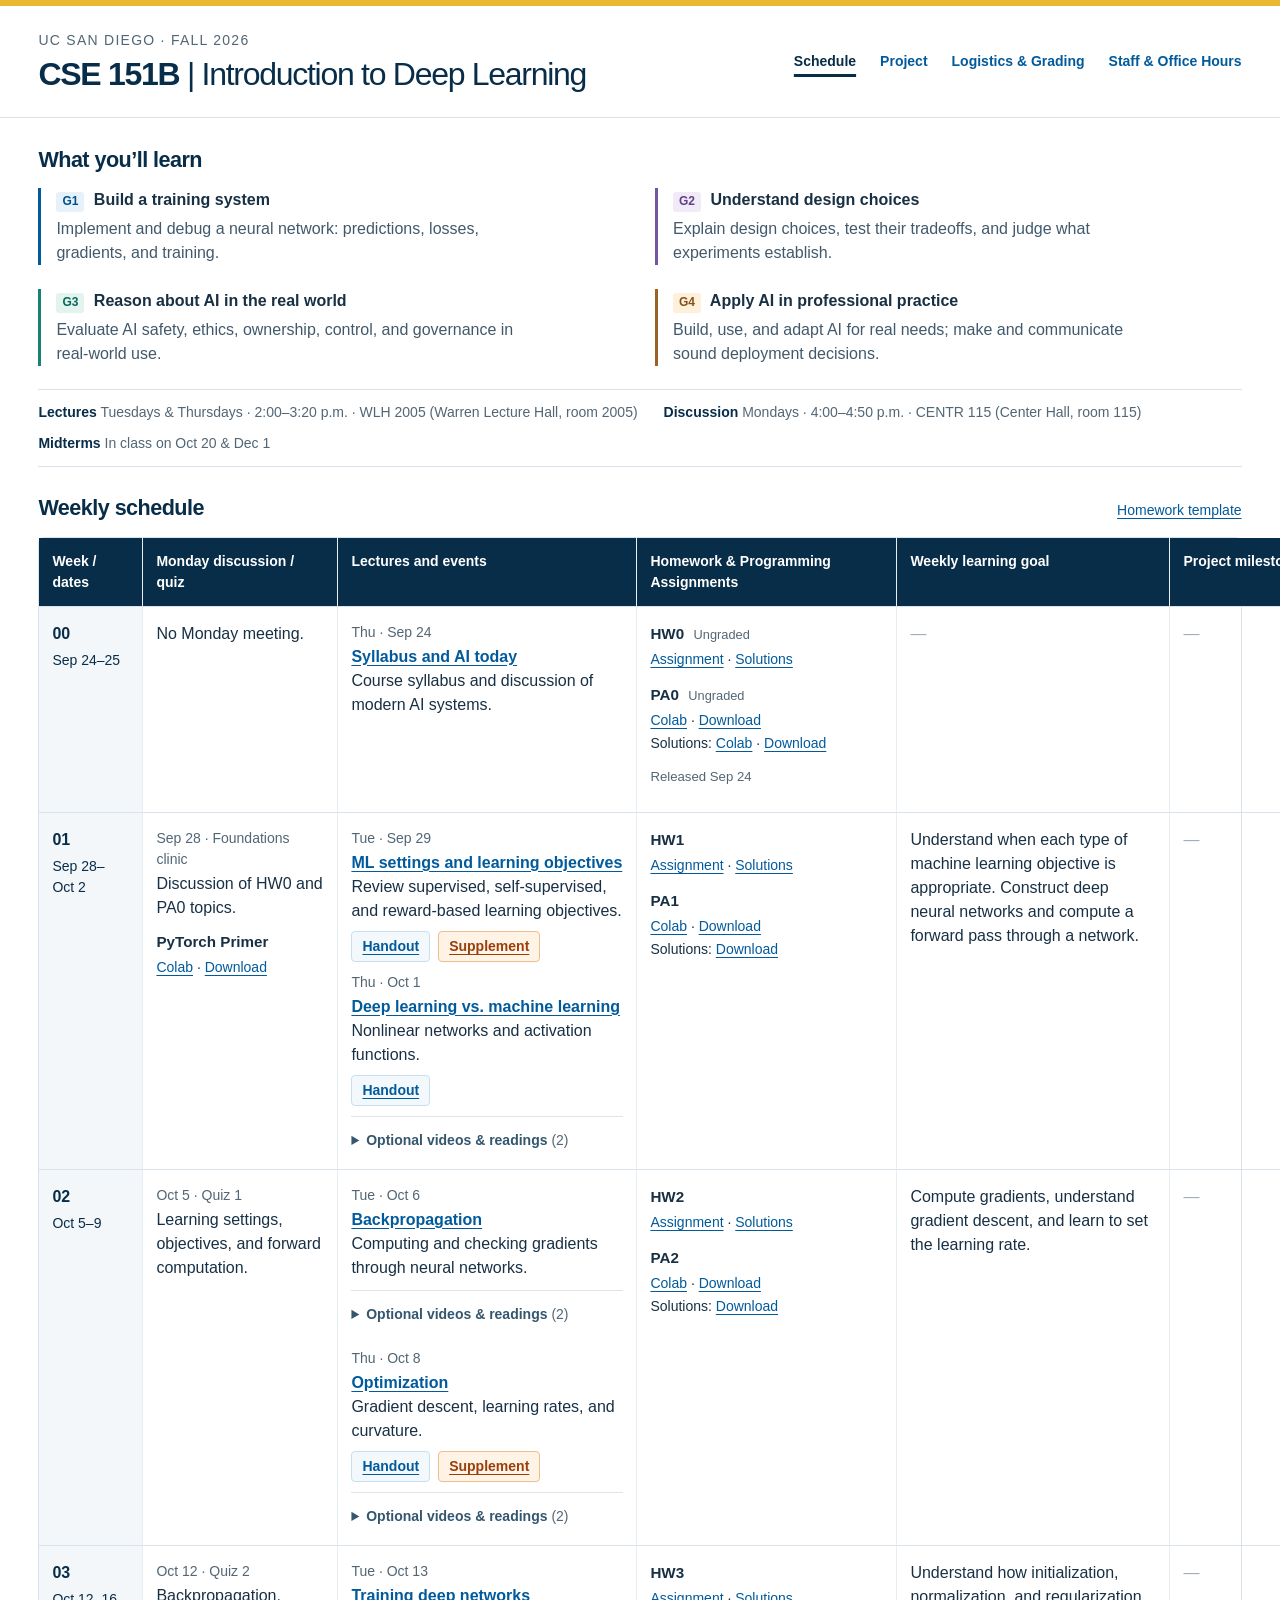
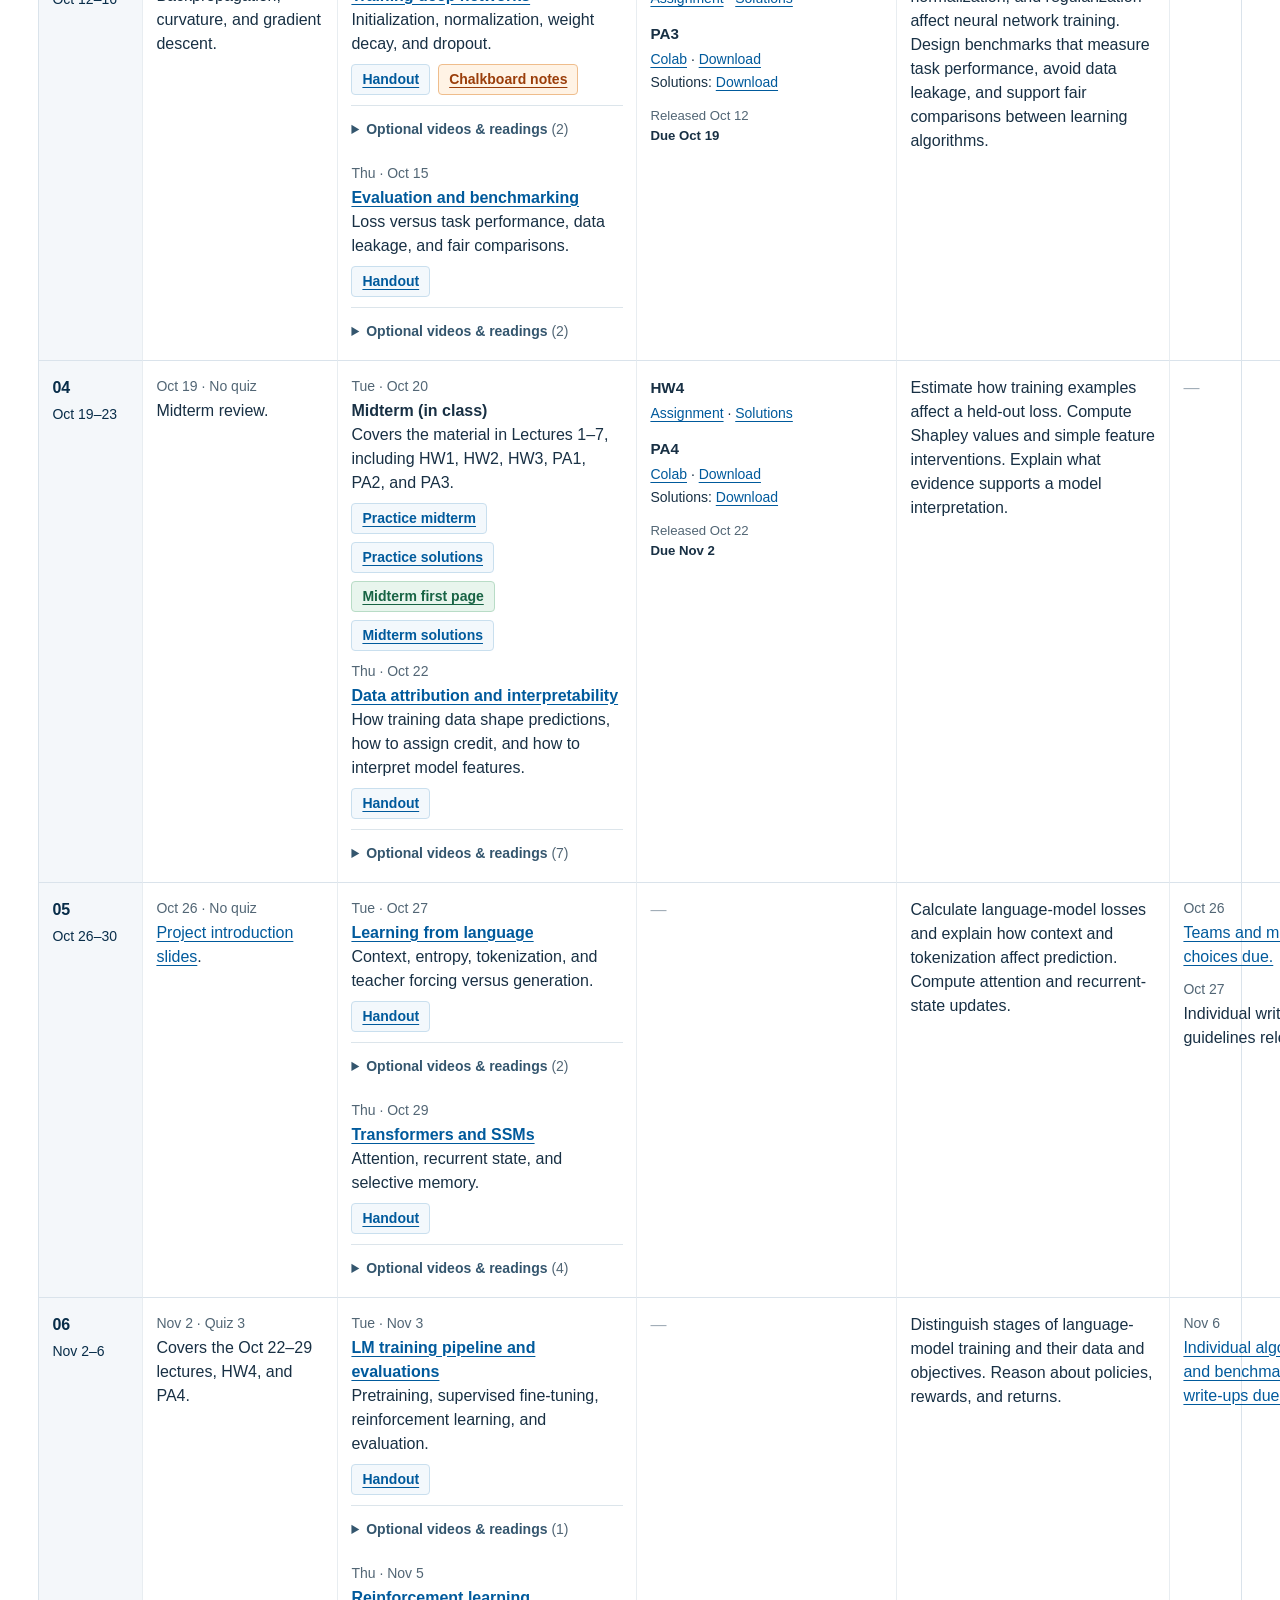
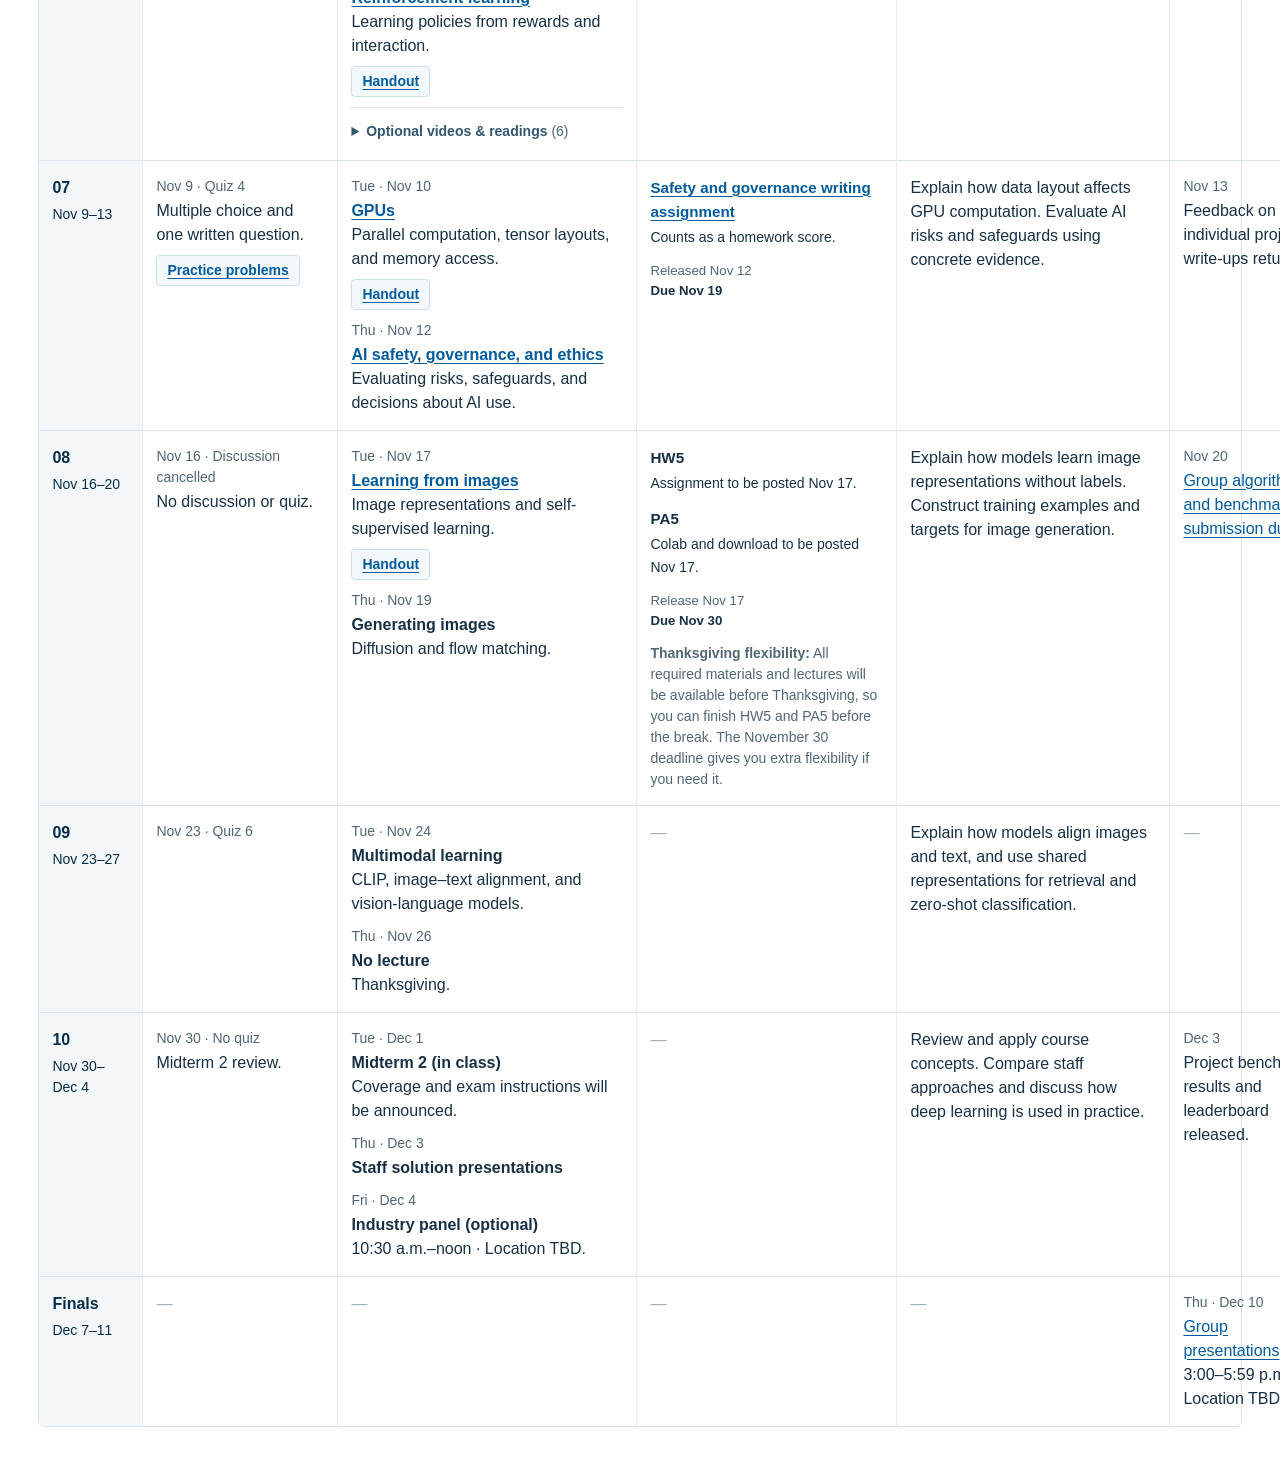
==== index.html @ 8515ba99 "Add November 17 lecture slides and handout" ====
<!doctype html>
<html lang="en">
  <head>
    <meta charset="utf-8" />
    <meta name="viewport" content="width=device-width, initial-scale=1" />
    <title>CSE 151B · Fall 2026 Syllabus</title>
    <meta
      name="description"
      content="CSE 151B learning goals, weekly syllabus, programming assignments, and project milestones for Fall 2026."
    />
    <link rel="stylesheet" href="style.css?v=advanced-resources-20261103" />
    <link
      rel="icon"
      type="image/svg+xml"
      href="data:image/svg+xml,%3Csvg%20xmlns%3D%22http%3A//www.w3.org/2000/svg%22%20viewBox%3D%220%200%2032%2032%22%3E%3Crect%20width%3D%2232%22%20height%3D%2232%22%20rx%3D%226%22%20fill%3D%22%23082d49%22/%3E%3Cpath%20d%3D%22M7%209h18M7%2016h18M7%2023h18M13%209v14%22%20stroke%3D%22%23e9b933%22%20stroke-width%3D%223%22/%3E%3C/svg%3E"
    />
  </head>
  <body>
    <a class="skip" href="#schedule">Skip to schedule</a>
    <header>
      <div class="wrap heading">
        <div>
          <p class="eyebrow">UC San Diego · Fall 2026</p>
          <h1>CSE 151B <span>| Introduction to Deep Learning</span></h1>
        </div>
        <nav aria-label="Course pages">
          <a href="index.html" aria-current="page">Schedule</a>
          <a href="project.html">Project</a><a href="grading.html">Logistics &amp; Grading</a>
          <a href="staff.html">Staff &amp; Office Hours</a>
        </nav>
        
      </div>
    </header>
    <main class="wrap">
      <section class="goals" aria-labelledby="goals-title">
        <h2 id="goals-title">What you’ll learn</h2>
        <div class="goal-grid">
          <div class="goal">
            <h3><span class="tag">G1</span> Build a training system</h3>
            <p>
              Implement and debug a neural network: predictions, losses,
              gradients, and training.
            </p>
          </div>
          <div class="goal">
            <h3><span class="tag g2">G2</span> Understand design choices</h3>
            <p>
              Explain design choices, test their tradeoffs, and judge what
              experiments establish.
            </p>
          </div>
          <div class="goal">
            <h3>
              <span class="tag g3">G3</span> Reason about AI in the real world
            </h3>
            <p>
              Evaluate AI safety, ethics, ownership, control, and governance in
              real-world use.
            </p>
          </div>
          <div class="goal">
            <h3>
              <span class="tag g4">G4</span> Apply AI in professional practice
            </h3>
            <p>
              Build, use, and adapt AI for real needs; make and communicate
              sound deployment decisions.
            </p>
          </div>
        </div>
      </section>
      <div class="rhythm">
        <span
          ><b>Lectures</b> Tuesdays &amp; Thursdays · 2:00–3:20 p.m. · WLH 2005
          (Warren Lecture Hall, room 2005)</span
        >
        <span
          ><b>Discussion</b> Mondays · 4:00–4:50 p.m. · CENTR 115 (Center Hall,
          room 115)</span
        >
        <span> <b>Midterms</b> In class on Oct 20 &amp; Dec 1</span>
      </div>
      <section id="schedule" style="padding-bottom: 40px;">
        <div class="section-head">
          <h2>Weekly schedule</h2>
          <p><a href="https://drive.google.com/file/d/1HGvVBuQ28_8V5m3LUkO6Nnf71jPr2696/view?usp=sharing">Homework template</a></p>
        </div>
        <div
          class="table-scroll"
          style="max-height: none; overflow: visible;"
          role="region"
          aria-label="Weekly syllabus grid"
          tabindex="0"
        >
          <table>
            <thead>
              <tr>
                <th scope="col">Week / dates</th>
                <th scope="col">Monday discussion / quiz</th>
                <th scope="col">Lectures and events</th>
                <th scope="col">Homework &amp; Programming Assignments</th>
                <th scope="col">Weekly learning goal</th>
                <th scope="col">Project milestones</th>
              </tr>
            </thead>
            <tbody>
              <tr>
                <th scope="row">00<span>Sep 24–25</span></th>
                <td class="" data-label="Monday discussion / quiz">
                  No Monday meeting.
                </td>
                <td class="" data-label="Lectures and events">
                  <p>
                    <span class="date">Thu · Sep 24</span>
                    <b><a href="https://drive.google.com/file/d/1IV8bWBYRhs5xwlsiyE1gig22Fpe-uqC7/view?usp=share_link">Syllabus and AI today</a></b>
                    <br />Course syllabus and discussion of modern AI systems.
                  </p>
                </td>
                <td class="assignment-cell" data-label="Homework &amp; Programming Assignments">
                  <div class="assignment-group"><strong>HW0</strong> <span class="assignment-note">Ungraded</span><div class="assignment-links"><a href="https://drive.google.com/uc?export=download&id=1LFoDUpS2WGUKA3L3TBVTkWPdLMlSF7kc">Assignment</a> · <a class="solution-link" href="https://drive.google.com/file/d/18xDVvlHZkNfaJMIjo3Ve4b7iAEActa2O/view?usp=sharing">Solutions</a></div></div><div class="assignment-group"><strong>PA0</strong> <span class="assignment-note">Ungraded</span><div class="assignment-links"><a href="https://colab.research.google.com/drive/1diOBfPqEs9Q0kl8VhEJoCTNfn3uTJWuu">Colab</a> · <a href="https://drive.google.com/uc?export=download&id=1diOBfPqEs9Q0kl8VhEJoCTNfn3uTJWuu">Download</a><br />Solutions: <a class="solution-link" href="https://colab.research.google.com/drive/1Hf3PcXcYy57CAHmVoq72zNaV_lc0Ggcp?authuser=1">Colab</a> · <a class="solution-link" href="https://drive.google.com/file/d/1Hf3PcXcYy57CAHmVoq72zNaV_lc0Ggcp/view?usp=drive_link">Download</a></div></div><p class="assignment-dates">Released Sep 24</p>
                </td>
                <td class="" data-label="Weekly learning goal">
                  <span class="empty" aria-label="None">—</span>
                </td>
                <td class="none" data-label="Project milestones">
                  <span class="empty" aria-label="None">—</span>
                </td>
              </tr>
              <tr>
                <th scope="row">01<span>Sep&nbsp;28–Oct&nbsp;2</span></th>
                <td class="" data-label="Monday discussion / quiz">
                  <p>
                    <span class="date">Sep 28 · Foundations clinic</span>
					Discussion of HW0 and PA0 topics.
                  </p>
                  <div class="assignment-group">
                    <strong>PyTorch Primer</strong>
                    <div class="assignment-links">
                      <a href="https://colab.research.google.com/drive/1y2eNfmZhqjKaBJJohQhtCzIeGlPnM6w5?authuser=1#scrollTo=a35f7a58">Colab</a> · <a href="https://drive.google.com/file/d/1y2eNfmZhqjKaBJJohQhtCzIeGlPnM6w5/view?usp=drive_link">Download</a>
                    </div>
                  </div>
                </td>
                <td class="" data-label="Lectures and events">
                  <p>
                    <span class="date">Tue · Sep 29</span>
                    <b><a href="https://drive.google.com/file/d/1CwX3g1JtnNV9ndPgpDKTXIJCzuWl6aCg/view?usp=sharing">ML settings and learning objectives</a></b><br />
                    Review supervised, self-supervised, and reward-based learning objectives.
                    <span class="lecture-resources">
                      <a href="https://drive.google.com/file/d/1hcz8dAaA_E0_mHV9tvmXBTGNtVoeWuHb/view?usp=sharing">Handout</a>
                      <a class="lecture-supplement" href="https://drive.google.com/file/d/15V8yUMTCbuJ-pHwQMfT_2VHsr8aAjEBC/view?usp=share_link">Supplement</a>
                    </span>
                  </p>
                  <p>
                    <span class="date">Thu · Oct 1</span>
                    <b><a href="https://drive.google.com/file/d/1IRqd_QcrKzXnbjHxi53sKRB0Shg8wVvN/view?usp=share_link">Deep learning vs. machine learning</a></b><br />
                    Nonlinear networks and activation functions.
                    <span class="lecture-resources">
                      <a href="https://drive.google.com/file/d/1RK3YAhV74gjoT8HVAIkcpWbTidvyKemf/view?usp=sharing">Handout</a>
                    </span>
                  </p>
                  <details class="optional-resources">
                    <summary>Optional videos &amp; readings <span class="resource-count">(2)</span></summary>
                    <ul>
                      <li><a href="https://www.3blue1brown.com/lessons/neural-networks/">3Blue1Brown: But what is a neural network?</a><span class="resource-scope">Review</span></li>
                      <li><a href="https://playground.tensorflow.org/">TensorFlow Playground</a><span class="resource-scope">Review</span></li>
                    </ul>
                  </details>
                </td>
                <td class="assignment-cell" data-label="Homework &amp; Programming Assignments">
                  <!-- <div class="assignment-group"><strong>HW1</strong><div class="assignment-links"><a href="https://drive.google.com/uc?export=download&id=1UZQfWcZFwpOgO09Ig_mS9H59URsvkZk7">Assignment</a></div></div><div class="assignment-group"><strong>PA1</strong><div class="assignment-links"><a href="https://colab.research.google.com/drive/1bk4H6a1ECsGTUGen-1hQutDANfayvsE-">Colab</a> · <a href="https://drive.google.com/uc?export=download&id=1bk4H6a1ECsGTUGen-1hQutDANfayvsE-">Download</a></div></div><p class="assignment-dates">Released Sep 28<br /><strong>Due Oct 5</strong></p> -->
                   <div class="assignment-group"><strong>HW1</strong><div class="assignment-links"><a href="https://drive.google.com/uc?export=download&id=1UZQfWcZFwpOgO09Ig_mS9H59URsvkZk7">Assignment</a> · <a class="solution-link" href="https://drive.google.com/file/d/1wTTY2xDfgCtNK_JtYliFumz1QczbW3Bk/view?usp=drive_link">Solutions</a></div></div><div class="assignment-group"><strong>PA1</strong><div class="assignment-links"><a href="https://colab.research.google.com/drive/1bk4H6a1ECsGTUGen-1hQutDANfayvsE-">Colab</a> · <a href="https://drive.google.com/uc?export=download&id=1bk4H6a1ECsGTUGen-1hQutDANfayvsE-">Download</a><br />Solutions: <a class="solution-link" href="https://drive.google.com/file/d/1nfjQBqPZp-37IFGcB-1oSWUu6ZtoxV3b/view?usp=drive_link">Download</a></div></div>
                </td>
                <td class="" data-label="Weekly learning goal">
                  <p>Understand when each type of machine learning objective is appropriate. Construct deep neural networks and compute a forward pass through a network.
                  </p>
                </td>
                <td class="none" data-label="Project milestones">
                  <span class="empty" aria-label="None">—</span>
                </td>
              </tr>
              <tr>
                <th scope="row">02<span>Oct 5–9</span></th>
                <td class="" data-label="Monday discussion / quiz">
                  <p>
                    <span class="date">Oct 5 · Quiz 1</span>
                    Learning settings, objectives, and forward computation.
                  </p>
                </td>
                <td class="" data-label="Lectures and events">
                  <p>
                    <span class="date">Tue · Oct 6</span>
                    <b><a href="https://drive.google.com/file/d/13x61hMrAT5IWu6tP2AcgEr3Ltxy9LzDN/view?usp=share_link">Backpropagation</a></b><br />
                    Computing and checking gradients through neural networks.
                  </p>
                  <details class="optional-resources">
                    <summary>Optional videos &amp; readings <span class="resource-count">(2)</span></summary>
                    <ul>
                      <li><a href="https://www.3blue1brown.com/lessons/backpropagation/">3Blue1Brown: What is backpropagation really doing?</a><span class="resource-scope">Review</span></li>
                      <li><a href="https://www.3blue1brown.com/lessons/backpropagation-calculus/">3Blue1Brown: Backpropagation calculus</a><span class="resource-scope">Review</span></li>
                    </ul>
                  </details>
                  <p>
                    <span class="date">Thu · Oct 8</span>
                    <b><a href="https://drive.google.com/file/d/1jbgUJhkkzZgDUPBQjlqX26k36ELh4_jG/view?usp=share_link">Optimization</a></b><br />
                    Gradient descent, learning rates, and curvature.
                    <span class="lecture-resources">
                      <a href="https://drive.google.com/file/d/1geKjfY8WOgVWc-9vG_fOBC6H5zzHGRdt/view?usp=share_link">Handout</a>
                      <a class="lecture-supplement" href="https://drive.google.com/file/d/1IzJw-iN6DsDLvlY_EACCW-QtMKo21wUo/view?usp=share_link">Supplement</a>
                    </span>
                  </p>
                  <details class="optional-resources">
                    <summary>Optional videos &amp; readings <span class="resource-count">(2)</span></summary>
                    <ul>
                      <li><a href="https://www.3blue1brown.com/lessons/gradient-descent/">3Blue1Brown: Gradient descent</a><span class="resource-scope">Review</span></li>
                      <li><a href="https://distill.pub/2017/momentum/">Distill: Why Momentum Really Works</a><span class="resource-scope extension">Review + extension</span></li>
                    </ul>
                  </details>
                </td>
                <td class="assignment-cell" data-label="Homework &amp; Programming Assignments">
                  <!-- <div class="assignment-group"><strong>HW2</strong><div class="assignment-links"><a href="https://drive.google.com/uc?export=download&id=1jV4TwmJmLTNaqls0R1iG1LO7h9yA5MXG">Assignment</a></div></div><div class="assignment-group"><strong>PA2</strong><div class="assignment-links"><a href="https://colab.research.google.com/drive/1QMJk1IUgxCmiuW3E2xS3t48vK9ktEHHx">Colab</a> · <a href="https://drive.google.com/uc?export=download&id=1QMJk1IUgxCmiuW3E2xS3t48vK9ktEHHx">Download</a></div></div><p class="assignment-dates">Released Oct 5<br /><strong>Due Oct 12</strong></p> -->
                   <div class="assignment-group"><strong>HW2</strong><div class="assignment-links"><a href="https://drive.google.com/uc?export=download&id=1jV4TwmJmLTNaqls0R1iG1LO7h9yA5MXG">Assignment</a> · <a class="solution-link" href="https://drive.google.com/file/d/1TTy3Zjx7sVsVE4tkXJ6jfuCEisUnMZQb/view?usp=drive_link">Solutions</a></div></div><div class="assignment-group"><strong>PA2</strong><div class="assignment-links"><a href="https://colab.research.google.com/drive/1QMJk1IUgxCmiuW3E2xS3t48vK9ktEHHx">Colab</a> · <a href="https://drive.google.com/uc?export=download&id=1QMJk1IUgxCmiuW3E2xS3t48vK9ktEHHx">Download</a><br />Solutions: <a class="solution-link" href="https://drive.google.com/uc?export=download&id=1OhkgNn_57zi4pUEMp92sd6DJParfVF9k">Download</a></div></div>
                </td>
                <td class="" data-label="Weekly learning goal">
                  <p>Compute gradients, understand gradient descent, and learn to set the learning rate.</p>
                </td>
                <td class="none" data-label="Project milestones">
                  <span class="empty" aria-label="None">—</span>
                </td>
              </tr>
              <tr>
                <th scope="row">03<span>Oct 12–16</span></th>
                <td data-label="Monday discussion / quiz">
                  <p>
                    <span class="date">Oct 12 · Quiz 2</span>
                    Backpropagation, curvature, and gradient descent.
                  </p>
                </td>
                <td data-label="Lectures and events">
                  <p>
                    <span class="date">Tue · Oct 13</span>
                    <b><a href="lec6-oct13.pdf">Training deep networks</a></b><br />
                    Initialization, normalization, weight decay, and dropout.
                    <span class="lecture-resources">
                      <a href="lec6-worksheet.pdf">Handout</a>
                      <a class="lecture-supplement" href="https://drive.google.com/file/d/1rn7lEEob8Rb9-gR4DsYgdT4Jmt-f-YW3/view?usp=share_link">Chalkboard notes</a>
                    </span>
                  </p>
                  <details class="optional-resources">
                    <summary>Optional videos &amp; readings <span class="resource-count">(2)</span></summary>
                    <ul>
                      <li><a href="https://www.youtube.com/watch?v=P6sfmUTpUmc">Karpathy: Activations &amp; Gradients, BatchNorm</a><span class="resource-scope extension">Review + extension</span></li>
                      <li><a href="https://www.cerebras.ai/blog/the-practitioners-guide-to-the-maximal-update-parameterization">Cerebras: The Practitioner’s Guide to the Maximal Update Parameterization (μP)</a><span class="resource-scope advanced">Advanced</span></li>
                    </ul>
                  </details>
                  <p>
                    <span class="date">Thu · Oct 15</span>
                    <b><a href="https://drive.google.com/file/d/10wCCvr2c2ZCeLidPmyVo8458pnROQOgB/view?usp=share_link">Evaluation and benchmarking</a></b><br />
                    Loss versus task performance, data leakage, and fair comparisons.
                    <span class="lecture-resources">
                      <a href="https://drive.google.com/file/d/1wMolzZRTbMA-cHhm8fnt_9qWAFZQ0mi4/view?usp=share_link">Handout</a>
                    </span>
                  </p>
                  <details class="optional-resources">
                    <summary>Optional videos &amp; readings <span class="resource-count">(2)</span></summary>
                    <ul>
                      <li><a href="https://playground.tensorflow.org/">TensorFlow Playground</a><span class="resource-scope">Review</span></li>
                      <li><a href="https://ofir.io/How-to-Build-Good-Language-Modeling-Benchmarks/">Ofir Press: How to Build Good Language Modeling Benchmarks</a><span class="resource-scope extension">Review + extension</span></li>
                    </ul>
                  </details>
                </td>
                <td class="assignment-cell" data-label="Homework &amp; Programming Assignments">
                  <div class="assignment-group"><strong>HW3</strong><div class="assignment-links"><a href="https://drive.google.com/uc?export=download&id=1e3ZsLpwPIvf-P8ZPG6K0NlVPfBr7VDRY">Assignment</a> · <a class="solution-link" href="https://drive.google.com/file/d/1U_bitbEvGpA0IKDpD06K8x1GH13VEReo/view?usp=drive_link">Solutions</a></div></div>
				  <div class="assignment-group"><strong>PA3</strong><div class="assignment-links"><a href="https://colab.research.google.com/drive/1UVapt853iNTbUi_rQc4lAsDtpl_cmCMI">Colab</a> · <a href="https://drive.google.com/uc?export=download&id=1UVapt853iNTbUi_rQc4lAsDtpl_cmCMI">Download</a><br />Solutions: <a class="solution-link" href="https://drive.google.com/file/d/17bJ6GnOXqWlirhMZvSKdIxvJ-gsSikxu/view?usp=drive_link">Download</a></div></div>
                  <p class="assignment-dates">Released Oct 12<br /><strong>Due Oct 19</strong></p>
                </td>
                <td data-label="Weekly learning goal">
                  <p>Understand how initialization, normalization, and regularization affect neural network training. Design benchmarks that measure task performance, avoid data leakage, and support fair comparisons between learning algorithms.</p>
                </td>
                <td data-label="Project milestones">
                  <span class="empty" aria-label="Not yet posted">—</span>
                </td>
              </tr>
              <tr>
                <th scope="row">04<span>Oct 19–23</span></th>
                <td data-label="Monday discussion / quiz">
                  <p>
                    <span class="date">Oct 19 · No quiz</span>
                    Midterm review.
                  </p>
                </td>
                <td data-label="Lectures and events">
                  <p>
                    <span class="date">Tue · Oct 20</span>
                    <b>Midterm (in class)</b><br />
                    Covers the material in Lectures 1–7, including HW1, HW2, HW3, PA1, PA2, and PA3.
                    <span class="lecture-resources">
                      <a href="https://drive.google.com/file/d/1PWNQsPvUE4w47Myj00OLCvX1UFWcCVUc/view?usp=share_link">Practice midterm</a>
                      <a href="https://drive.google.com/file/d/1JpU1xUdh8TM8UpVB5t4h-B7ZlW_85HWA/view?usp=share_link">Practice solutions</a>
                      <a class="midterm-first-page" href="https://drive.google.com/file/d/1I6CkZTrj3q_LpYvbR_pa4VLfUNrmnJjk/view?usp=sharing">Midterm first page</a>
                      <a href="https://drive.google.com/file/d/1yU_R59E01uAGqP713GsTR9Zqdixn46yb/view?usp=share_link">Midterm solutions</a>
                    </span>
                  </p>
                  <p>
                    <span class="date">Thu · Oct 22</span>
                    <b><a href="https://drive.google.com/file/d/1KzJOn7M-NVAeripn3p3QP1GOXrpSmRY0/view?usp=sharing">Data attribution and interpretability</a></b><br />
                    How training data shape predictions, how to assign credit, and how to interpret model features.
                    <span class="lecture-resources">
                      <a href="https://drive.google.com/file/d/1Dfej4NmoEW83sxyqGo9aT7-ZD8suXPP2/view?usp=share_link">Handout</a>
                    </span>
                  </p>
                  <details class="optional-resources">
                    <summary>Optional videos &amp; readings <span class="resource-count">(7)</span></summary>
                    <ul>
                      <li><a href="https://www.anthropic.com/research/influence-functions">Anthropic: Tracing model outputs to the training data</a><span class="resource-scope extension">Review + extension</span></li>
                      <li><a href="https://distill.pub/2020/circuits/zoom-in/">Distill: An Introduction to Circuits</a><span class="resource-scope extension">Extension</span></li>
                    </ul>
                    <h4 class="resource-group-title">Advanced interpretability</h4>
                    <ul>
                      <li><a href="https://www.anthropic.com/research/global-workspace">Anthropic: A global workspace in language models (Jacobian lens)</a><span class="resource-scope advanced">Advanced</span></li>
                      <li><a href="https://www.anthropic.com/research/tracing-thoughts-language-model">Anthropic: Tracing the thoughts of a large language model</a><span class="resource-scope advanced">Advanced</span></li>
                      <li><a href="https://www.goodfire.com/research/understanding-and-steering-llama-3">Goodfire: Understanding and Steering Llama 3 with Sparse Autoencoders</a><span class="resource-scope advanced">Advanced</span></li>
                      <li><a href="https://www.goodfire.com/research/model-diff-amplification">Goodfire: Discovering Undesired Rare Behaviors via Model Diff Amplification</a><span class="resource-scope advanced">Advanced</span></li>
                    </ul>
                    <h4 class="resource-group-title">Advanced data attribution</h4>
                    <ul>
                      <li><a href="https://www.datologyai.com/blog/follow-the-gradient">Datology: Follow the Gradient — tracing safety degradation back to training data</a><span class="resource-scope advanced">Advanced</span></li>
                    </ul>
                  </details>
                </td>
                <td class="assignment-cell" data-label="Homework &amp; Programming Assignments">
                  <div class="assignment-group"><strong>HW4</strong><div class="assignment-links"><a href="https://drive.google.com/uc?export=download&id=1nCawH6dW5jQuzQddHu25wGJFsP0ZIsQc">Assignment</a> · <a class="solution-link" href="https://drive.google.com/file/d/19VcPrAsUzc-2cj5Pn8yhQm6DeMw5pt_o/view?usp=drive_link">Solutions</a></div></div>
                  <div class="assignment-group"><strong>PA4</strong><div class="assignment-links"><a href="https://colab.research.google.com/drive/1rY6cNG4PW_RLLXtxLDXNcm3Z4x8ArcIa">Colab</a> · <a href="https://drive.google.com/uc?export=download&id=1rY6cNG4PW_RLLXtxLDXNcm3Z4x8ArcIa">Download</a><br />Solutions: <a class="solution-link" href="DRIVE_LINK">Download</a></div></div>
                  <p class="assignment-dates">Released Oct 22<br /><strong>Due Nov 2</strong></p>
                </td>
                <td data-label="Weekly learning goal">
                  <p>Estimate how training examples affect a held-out loss. Compute Shapley values and simple feature interventions. Explain what evidence supports a model interpretation.</p>
                </td>
                <td data-label="Project milestones">
                  <span class="empty" aria-label="Not yet posted">—</span>
                </td>
              </tr>

              <tr>
                <th scope="row">05<span>Oct 26–30</span></th>
                <td data-label="Monday discussion / quiz"><p><span class="date">Oct 26 · No quiz</span><a href="https://drive.google.com/file/d/14Z7QsA0owG3bd2vFM0dygoAYlbqGvnjL/view?usp=share_link">Project introduction slides</a>.</p></td>
                <td data-label="Lectures and events"><p><span class="date">Tue · Oct 27</span><b><a href="https://drive.google.com/file/d/1v5h-QLwSPboXUY4au7Gmdv2CIp8ssvqA/view?usp=share_link">Learning from language</a></b><br />Context, entropy, tokenization, and teacher forcing versus generation.<span class="lecture-resources"><a href="https://drive.google.com/file/d/1C62fLLtoMYZ1qlhjPDhsRdmiJulcBQEj/view?usp=share_link">Handout</a></span></p>
                  <details class="optional-resources">
                    <summary>Optional videos &amp; readings <span class="resource-count">(2)</span></summary>
                    <ul>
                      <li><a href="https://colah.github.io/posts/2015-09-Visual-Information/">Chris Olah: Visual Information Theory</a><span class="resource-scope extension">Review + extension</span></li>
                      <li><a href="https://www.3blue1brown.com/lessons/gpt/">3Blue1Brown: Transformers, the tech behind LLMs</a><span class="resource-scope">Review</span></li>
                    </ul>
                  </details><p><span class="date">Thu · Oct 29</span><b><a href="https://drive.google.com/file/d/1cK3oDeqJ6JJBIQhJXLoCgJqMidphncr0/view?usp=share_link">Transformers and SSMs</a></b><br />Attention, recurrent state, and selective memory.<span class="lecture-resources"><a href="https://drive.google.com/file/d/1PQT6n2-7nt9so2wpIz6vVrfEUfDDhcZJ/view?usp=share_link">Handout</a></span></p>
                  <details class="optional-resources">
                    <summary>Optional videos &amp; readings <span class="resource-count">(4)</span></summary>
                    <ul>
                      <li><a href="https://www.3blue1brown.com/lessons/attention/">3Blue1Brown: Attention, step-by-step</a><span class="resource-scope">Review</span></li>
                      <li><a href="https://poloclub.github.io/transformer-explainer/">Georgia Tech: Transformer Explainer</a><span class="resource-scope">Review</span></li>
                      <li><a href="https://www.3blue1brown.com/lessons/mlp/">3Blue1Brown: How might LLMs store facts?</a><span class="resource-scope extension">Extension</span></li>
                      <li><a href="https://www.maartengrootendorst.com/blog/mamba/">A Visual Guide to Mamba and State Space Models</a><span class="resource-scope extension">Review + extension</span></li>
                    </ul>
                  </details></td>
                <td class="assignment-cell" data-label="Homework &amp; Programming Assignments"><span class="empty" aria-label="None scheduled">—</span></td>
                <td data-label="Weekly learning goal"><p>Calculate language-model losses and explain how context and tokenization affect prediction. Compute attention and recurrent-state updates.</p></td>
                <td data-label="Project milestones"><p><span class="date">Oct 26</span><a href="project.html#dates">Teams and mission choices due.</a></p><p><span class="date">Oct 27</span>Individual write-up guidelines released.</p></td>
              </tr>

              <tr>
                <th scope="row">06<span>Nov 2–6</span></th>
                <td data-label="Monday discussion / quiz"><p><span class="date">Nov 2 · Quiz 3</span>Covers the Oct 22–29 lectures, HW4, and PA4.</p></td>
                <td data-label="Lectures and events"><p><span class="date">Tue · Nov 3</span><b><a href="https://drive.google.com/file/d/1najJgk5uz7rwIwHMxAcf9MXXe3foctMB/view?usp=share_link">LM training pipeline and evaluations</a></b><br />Pretraining, supervised fine-tuning, reinforcement learning, and evaluation.<span class="lecture-resources"><a href="https://drive.google.com/file/d/1826hGkc9BIDNLxnlSpNELTCiDQzkzKeu/view?usp=share_link">Handout</a></span></p>
                  <details class="optional-resources">
                    <summary>Optional videos &amp; readings <span class="resource-count">(1)</span></summary>
                    <ul>
                      <li><a href="https://www.youtube.com/watch?v=7xTGNNLPyMI">Karpathy: Deep Dive into LLMs like ChatGPT</a><span class="resource-scope extension">Review + extension</span></li>
                    </ul>
                  </details><p><span class="date">Thu · Nov 5</span><b><a href="https://drive.google.com/file/d/1fibMjp4-9y_VwMEDOSNrLukoUmH_xR2a/view?usp=share_link">Reinforcement learning</a></b><br />Learning policies from rewards and interaction.<span class="lecture-resources"><a href="https://drive.google.com/file/d/1a9LvbVSXSngx19qsMCfbn2V8WjZjANdK/view?usp=share_link">Handout</a></span></p>
                  <details class="optional-resources">
                    <summary>Optional videos &amp; readings <span class="resource-count">(6)</span></summary>
                    <h4 class="resource-group-title">Derivations and interactive explanations</h4>
                    <ul>
                      <li><a href="https://lilianweng.github.io/posts/2018-04-08-policy-gradient/">Lil’Log: Policy Gradient Algorithms</a><span class="resource-scope advanced">Deeper derivation</span><br />Start with the policy-gradient theorem and its proof, REINFORCE, and actor–critic sections.</li>
                      <li><a href="https://cs.stanford.edu/people/karpathy/reinforcejs/gridworld_td.html">Karpathy: Interactive GridWorld</a><span class="resource-scope extension">Interactive exploration</span></li>
                      <li><a href="https://distill.pub/2019/paths-perspective-on-value-learning/">Distill: The Paths Perspective on Value Learning</a><span class="resource-scope extension">Visual extension</span></li>
                    </ul>
                    <h4 class="resource-group-title">RL beyond language models</h4>
                    <ul>
                      <li><a href="https://xbpeng.github.io/projects/DeepMimic/index.html">DeepMimic: Learning Physics-Based Character Skills</a><span class="resource-scope extension">Animation and control</span></li>
                      <li><a href="https://deepmind.google/blog/accelerating-fusion-science-through-learned-plasma-control/">DeepMind: Accelerating Fusion Science Through Learned Plasma Control</a><span class="resource-scope extension">Scientific control</span></li>
                      <li><a href="https://deepmind.google/blog/how-alphachip-transformed-computer-chip-design/">DeepMind: How AlphaChip Transformed Computer Chip Design</a><span class="resource-scope extension">Chip design</span></li>
                    </ul>
                  </details></td>
                <td class="assignment-cell" data-label="Homework &amp; Programming Assignments"><span class="empty" aria-label="None scheduled">—</span></td>
                <td data-label="Weekly learning goal"><p>Distinguish stages of language-model training and their data and objectives. Reason about policies, rewards, and returns.</p></td>
                <td data-label="Project milestones"><p><span class="date">Nov 6</span><a href="project.html#dates">Individual algorithm and benchmark write-ups due.</a></p></td>
              </tr>

              <tr>
                <th scope="row">07<span>Nov 9–13</span></th>
                <td data-label="Monday discussion / quiz"><p><span class="date">Nov 9 · Quiz 4</span>Multiple choice and one written question.<span class="lecture-resources"><a href="https://drive.google.com/file/d/1qlxo65cnFS8l1oc6HTl8KBvNtCFjAGq-/view?usp=share_link">Practice problems</a></span></p></td>
                <td data-label="Lectures and events"><p><span class="date">Tue · Nov 10</span><b><a href="https://drive.google.com/file/d/1xJYT-tTfKq0bb0HmoD4oCd0erWO-vbWY/view?usp=share_link">GPUs</a></b><br />Parallel computation, tensor layouts, and memory access.<span class="lecture-resources"><a href="https://drive.google.com/file/d/1Ypu5uN6SdAL10yoqdED70Oxs3eBQuDmA/view?usp=share_link">Handout</a></span></p><p><span class="date">Thu · Nov 12</span><b><a href="https://drive.google.com/file/d/11eUrMpy6xOibodln7f8Ruvz9G_ePdaK3/view?usp=share_link">AI safety, governance, and ethics</a></b><br />Evaluating risks, safeguards, and decisions about AI use.</p></td>
                <td class="assignment-cell" data-label="Homework &amp; Programming Assignments"><div class="assignment-group"><strong><a href="https://drive.google.com/file/d/1IY97P1fgYD_IVYOEHwBsWSN9QsZUFhmI/view?usp=share_link">Safety and governance writing assignment</a></strong><div class="assignment-links">Counts as a homework score.</div></div><p class="assignment-dates">Released Nov 12<br /><strong>Due Nov 19</strong></p></td>
                <td data-label="Weekly learning goal"><p>Explain how data layout affects GPU computation. Evaluate AI risks and safeguards using concrete evidence.</p></td>
                <td data-label="Project milestones"><p><span class="date">Nov 13</span>Feedback on individual project write-ups returned.</p></td>
              </tr>

              <tr>
                <th scope="row">08<span>Nov 16–20</span></th>
                <td data-label="Monday discussion / quiz"><p><span class="date">Nov 16 · Discussion cancelled</span>No discussion or quiz.</p></td>
                <td data-label="Lectures and events"><p><span class="date">Tue · Nov 17</span><b><a href="https://drive.google.com/file/d/1ldEaV0J3EXbTAX7U1X9rDUUIgdr1vzBT/view?usp=share_link">Learning from images</a></b><br />Image representations and self-supervised learning.<span class="lecture-resources"><a href="https://drive.google.com/file/d/1CqN4TDWkAkBytK_8teUI06CMjZTMW34W/view?usp=share_link">Handout</a></span></p><p><span class="date">Thu · Nov 19</span><b>Generating images</b><br />Diffusion and flow matching.</p></td>
                <td class="assignment-cell" data-label="Homework &amp; Programming Assignments"><div class="assignment-group"><strong>HW5</strong><div class="assignment-links">Assignment to be posted Nov 17.</div></div><div class="assignment-group"><strong>PA5</strong><div class="assignment-links">Colab and download to be posted Nov 17.</div></div><p class="assignment-dates">Release Nov 17<br /><strong>Due Nov 30</strong></p><p class="note"><strong>Thanksgiving flexibility:</strong> All required materials and lectures will be available before Thanksgiving, so you can finish HW5 and PA5 before the break. The November 30 deadline gives you extra flexibility if you need it.</p></td>
                <td data-label="Weekly learning goal"><p>Explain how models learn image representations without labels. Construct training examples and targets for image generation.</p></td>
                <td data-label="Project milestones"><p><span class="date">Nov 20</span><a href="project.html#dates">Group algorithm and benchmark submission due.</a></p></td>
              </tr>

              <tr>
                <th scope="row">09<span>Nov 23–27</span></th>
                <td data-label="Monday discussion / quiz"><p><span class="date">Nov 23 · Quiz 6</span></p></td>
                <td data-label="Lectures and events"><p><span class="date">Tue · Nov 24</span><b>Multimodal learning</b><br />CLIP, image–text alignment, and vision-language models.</p><p><span class="date">Thu · Nov 26</span><b>No lecture</b><br />Thanksgiving.</p></td>
                <td class="assignment-cell" data-label="Homework &amp; Programming Assignments"><span class="empty" aria-label="None scheduled">—</span></td>
                <td data-label="Weekly learning goal"><p>Explain how models align images and text, and use shared representations for retrieval and zero-shot classification.</p></td>
                <td data-label="Project milestones"><span class="empty" aria-label="None scheduled">—</span></td>
              </tr>

              <tr>
                <th scope="row">10<span>Nov 30–Dec 4</span></th>
                <td data-label="Monday discussion / quiz"><p><span class="date">Nov 30 · No quiz</span>Midterm 2 review.</p></td>
                <td data-label="Lectures and events"><p><span class="date">Tue · Dec 1</span><b>Midterm 2 (in class)</b><br />Coverage and exam instructions will be announced.</p><p><span class="date">Thu · Dec 3</span><b>Staff solution presentations</b><br /></p><p><span class="date">Fri · Dec 4</span><b>Industry panel (optional)</b><br />10:30 a.m.–noon · Location TBD.</p></td>
                <td class="assignment-cell" data-label="Homework &amp; Programming Assignments"><span class="empty" aria-label="None scheduled">—</span></td>
                <td data-label="Weekly learning goal"><p>Review and apply course concepts. Compare staff approaches and discuss how deep learning is used in practice.</p></td>
                <td data-label="Project milestones"><p><span class="date">Dec 3</span>Project benchmark results and leaderboard released.</p></td>
              </tr>

              <tr>
                <th scope="row">Finals<span>Dec 7–11</span></th>
                <td data-label="Monday discussion / quiz"><span class="empty" aria-label="None scheduled">—</span></td>
                <td data-label="Lectures and events"><span class="empty" aria-label="None scheduled">—</span></td>
                <td class="assignment-cell" data-label="Homework &amp; Programming Assignments"><span class="empty" aria-label="None scheduled">—</span></td>
                <td data-label="Weekly learning goal"><span class="empty" aria-label="None scheduled">—</span></td>
                <td data-label="Project milestones"><p><span class="date">Thu · Dec 10</span><a href="project.html#dates">Group presentations</a>, 3:00–5:59 p.m. Location TBD.</p></td>
              </tr>
            </tbody>
          </table>
        </div>
      </section>
    </main>
  </body>
</html>
---- style.css ----
:root{font-family:Inter,ui-sans-serif,-apple-system,BlinkMacSystemFont,"Segoe UI",sans-serif;color:#183044;background:#fff;font-size:16px;line-height:1.5;--navy:#082d49;--blue:#005a9c;--line:#dae3eb;--muted:#526675}*{box-sizing:border-box}body{margin:0}a{color:var(--blue);text-underline-offset:3px}a:focus-visible,summary:focus-visible{outline:3px solid #dca400;outline-offset:4px}.skip{position:absolute;top:-80px;background:white;padding:1rem;z-index:5}.skip:focus{top:0}header{border-top:6px solid #e9b933;border-bottom:1px solid var(--line)}.wrap{width:min(1720px,94%);margin:auto}.heading{display:flex;justify-content:space-between;align-items:center;padding:24px 0;gap:24px}.eyebrow{font-size:.875rem;letter-spacing:.09em;text-transform:uppercase;color:var(--muted);margin:0 0 5px}h1{font-size:2rem;letter-spacing:-.04em;line-height:1.15;margin:0;color:var(--navy)}h1 span{font-weight:400}nav{display:flex;gap:24px;font-size:.875rem}nav a{text-decoration:none;font-weight:600}.draft{font-size:.8rem;color:#675000;background:#fff4ce;padding:4px 9px;border-radius:4px;white-space:nowrap}.goals{padding:26px 0 23px}h2{font-size:1.35rem;letter-spacing:-.025em;margin:0 0 12px;color:var(--navy)}.goal-grid{display:grid;grid-template-columns:repeat(2,minmax(0,1fr));gap:24px 30px}.goal{border-left:3px solid var(--blue);padding-left:15px}.goal:nth-child(2){border-color:#7256a4}.goal:nth-child(3){border-color:#168277}.goal h3{font-size:1rem;margin:0 0 5px}.goal p{margin:0;color:#42596b;max-width:54ch}.tag{display:inline-block;font-size:.75rem;font-weight:750;line-height:1.65;padding:0 6px;border-radius:3px;background:#e7f1fa;color:#005188;margin-right:5px;white-space:nowrap}.g2{color:#62408b;background:#f0ebf7}.g3{color:#08665a;background:#e3f4ee}.rhythm{display:flex;flex-wrap:wrap;gap:10px 26px;border-top:1px solid var(--line);border-bottom:1px solid var(--line);padding:12px 0;color:var(--muted);font-size:.875rem}.rhythm b{color:var(--navy)}.section-head{display:flex;align-items:baseline;justify-content:space-between;gap:20px;margin:25px 0 12px}.section-head h2{margin:0}.section-head p{margin:0;font-size:.875rem;color:var(--muted)}.table-scroll{overflow:auto;border:1px solid var(--line);border-radius:6px;max-height:78vh;scrollbar-color:#a8bac8 #f3f6f8}table{border-collapse:separate;border-spacing:0;width:100%;min-width:1300px;table-layout:fixed}th,td{text-align:left;vertical-align:top;padding:15px 13px;border-bottom:1px solid var(--line);border-right:1px solid #e8edf1}thead th{position:sticky;top:0;background:var(--navy);color:white;font-size:.875rem;font-weight:600;z-index:2;padding:13px}thead th:first-child{width:8%}thead th:nth-child(2){width:15%}thead th:nth-child(3){width:23%}thead th:nth-child(4){width:20%}thead th:nth-child(5){width:21%}thead th:last-child{width:13%}tbody th{font-weight:650;background:#f4f7fa;color:var(--navy)}tbody th span{display:block;font-size:.875rem;font-weight:400;margin-top:4px}tbody tr:last-child>*{border-bottom:0}td:last-child,th:last-child{border-right:0}td p{margin:0 0 10px}td p:last-child{margin-bottom:0}.date{display:block;font-size:.875rem;color:var(--muted);margin-bottom:2px}.practice{color:#526675}.event{font-size:.875rem;font-weight:700;color:#07578f}.due{color:#965318}.empty{color:#a0acb7}.exam{background:#fffaf0}.project-cell{background:#f5fafb}.note{font-size:.875rem;color:var(--muted);margin:12px 0 0}.below{display:grid;grid-template-columns:1.35fr 1fr;gap:50px;margin:32px 0}.below h3{font-size:1rem;margin:0 0 8px}.below p{margin:0 0 12px}.milestones{display:grid;grid-template-columns:repeat(4,1fr);gap:12px;margin:20px 0}.milestones div{border-top:3px solid #26858a;padding-top:9px}.milestones b{display:block;font-size:.875rem}.milestones span{font-size:.875rem;color:var(--muted)}details{border-top:1px solid var(--line);padding:12px 0}summary{cursor:pointer;color:var(--navy);font-weight:600}details p,details ul{margin-top:12px!important;color:#435b6c}ul{padding-left:20px}li{margin-bottom:7px}.grades{display:grid;grid-template-columns:1fr auto;gap:7px 25px;font-size:1rem}.grades dt,.grades dd{margin:0;border-bottom:1px solid #e8edf1;padding-bottom:7px}.grades dd{font-weight:700}.fine{font-size:.875rem;color:var(--muted)}footer{border-top:1px solid var(--line);padding:20px 0 30px;font-size:.875rem;color:var(--muted)}footer p{margin:4px 0}section{scroll-margin-top:16px}@media(min-width:1600px){td{padding:18px 15px}}@media(max-width:850px){.heading{align-items:flex-start;flex-wrap:wrap}h1{font-size:1.65rem}nav{gap:18px}.goal-grid{grid-template-columns:repeat(2,minmax(0,1fr));gap:18px}.goal p{max-width:none}.section-head{display:block}.section-head p{margin-top:5px}.below{grid-template-columns:1fr;gap:20px}.table-scroll{max-height:none;overflow:visible;border:0}table{display:block;min-width:0}thead{display:none}tbody{display:grid;gap:18px}tr{display:block;border:1px solid var(--line);border-radius:6px;overflow:hidden}tbody th{display:block;padding:12px 15px}tbody th span{display:inline;margin-left:10px}td{display:block;border-right:0;padding:12px 15px}td:before{content:attr(data-label);display:block;font-size:.75rem;text-transform:uppercase;letter-spacing:.04em;font-weight:700;color:var(--muted);margin-bottom:6px}td.none{display:none}.milestones{grid-template-columns:repeat(2,1fr)}.draft{margin-left:auto}}@media print{.wrap{width:100%}nav,.draft,.skip{display:none}.table-scroll{overflow:visible;max-height:none;border:0}table{min-width:0;font-size:9pt}thead th{position:static}th,td{padding:7px}.tag,.date,.event{font-size:8pt}.below{gap:20px}.goal p{font-size:10pt}tr{break-inside:avoid}body{color:#000}a{color:inherit}header{border-top:0}@page{size:landscape;margin:10mm}}

#schedule .table-scroll{overflow:visible;max-height:none}

/* Assignment and primer resources share the same typography and blue links. */
#schedule .assignment-group{margin-bottom:12px}
#schedule .assignment-group strong{color:#183044;font-size:.95rem}
#schedule .assignment-links{font-size:.875rem;margin-top:2px;line-height:1.65}
#schedule .assignment-links a{color:var(--blue)}
#schedule .assignment-note{font-size:.8rem;color:var(--muted);margin-left:5px}
#schedule .assignment-dates{font-size:.825rem;color:var(--muted);margin:4px 0 10px}
#schedule .assignment-dates strong{color:#183044}

.goal:nth-child(4){border-color:#986323}.g4{color:#80531b;background:#fff0dc}

@media(max-width:480px){.goal-grid{grid-template-columns:1fr}}

/* Dedicated course guides */
nav a[aria-current="page"]{color:var(--navy);text-decoration:underline;text-decoration-thickness:3px;text-underline-offset:8px}
.document{max-width:1180px;padding-bottom:40px}.page-intro{padding:32px 0 20px;max-width:850px}.page-intro h2{font-size:2rem;line-height:1.2}.page-intro p{font-size:1.05rem}.page-nav{flex-wrap:wrap;border-top:1px solid var(--line);border-bottom:1px solid var(--line);padding:14px 0;gap:12px 22px}.document section{margin-top:32px}.document h3{font-size:1.1rem;color:var(--navy);margin:0 0 10px}.document p{margin:0 0 14px}.mission-grid{display:grid;grid-template-columns:repeat(2,minmax(0,1fr));gap:20px;margin-top:22px}.mission{border:1px solid var(--line);border-top:4px solid #26858a;padding:22px;border-radius:4px}.mission h3{font-size:1.3rem}.mission dl{margin:16px 0 0}.mission dt{font-size:.875rem;font-weight:700;color:var(--navy)}.mission dd{margin:2px 0 12px;color:#42596b}.mission dd:last-child{margin-bottom:0}.callout{border-left:4px solid var(--blue);background:#edf5fb;padding:18px 20px;margin:18px 0}.callout p{margin:8px 0 0}.timeline{border-left:3px solid #26858a;margin:22px 0 0 4px;padding-left:24px}.timeline article{padding:0 0 20px}.timeline article:last-child{padding-bottom:0}.timeline h3{font-size:1rem}.split{display:grid;grid-template-columns:1.2fr 1fr;gap:35px}.rubric-list article{padding:20px 0;border-top:1px solid var(--line)}.rubric-list h3{display:flex;justify-content:space-between;gap:20px}.rubric-list h3 span{font-size:1rem;font-weight:500;white-space:nowrap;color:var(--muted)}.rubric-list ol{margin-bottom:0}.score-scale{display:grid;grid-template-columns:35px 1fr;gap:8px 14px;max-width:700px}.score-scale dt{font-weight:700;color:var(--navy)}.score-scale dd{margin:0}.document .grades{max-width:750px}.document details{margin-top:12px}.document li{margin-bottom:9px}
@media(max-width:850px){.mission-grid,.split{grid-template-columns:1fr}.document{width:92%}.page-intro h2{font-size:1.65rem}.page-nav{font-size:.875rem}.mission{padding:18px}.rubric-list h3{flex-wrap:wrap;gap:4px}.timeline{padding-left:16px}}
@media print{.document{max-width:none}.page-nav{display:none}.mission-grid{grid-template-columns:1fr 1fr}.mission,.rubric-list article{break-inside:avoid}}

/* Project guide: a readable single-column document with compact mission summaries. */
.project-guide{width:min(820px,calc(100% - 48px));padding-bottom:64px;line-height:1.75}
.project-guide .page-intro{padding:36px 0 18px;max-width:none}
.project-guide .page-intro h2{font-size:2.1rem;letter-spacing:-.02em;line-height:1.25;margin-bottom:12px}
.project-guide .page-intro p{font-size:1rem;margin:0 0 18px}
.project-guide .page-intro .project-subtitle{font-size:1.2rem;color:var(--navy);line-height:1.5;margin-bottom:22px}
.project-guide p{max-width:72ch;margin:0 0 20px;line-height:1.75}
.project-guide h2{font-size:1.55rem;line-height:1.35;margin:0 0 20px;letter-spacing:-.015em}
.project-guide h3{font-size:1.15rem;line-height:1.5;margin:0 0 14px}
.project-guide .page-nav{font-size:1rem;gap:8px 22px;padding:18px 0;line-height:1.6}
.project-guide .page-nav a{padding:4px 0;text-decoration:underline;text-underline-offset:4px}
.project-guide section{margin-top:42px;padding-top:30px;border-top:1px solid var(--line)}
.project-guide .project-facts{display:grid;grid-template-columns:repeat(3,minmax(0,1fr));gap:20px;margin-top:28px;padding:20px 0}
.project-facts b,.project-facts span{display:block}.project-facts b{font-size:1.05rem;color:var(--navy)}.project-facts span{font-size:.95rem;color:var(--muted);margin-top:4px}
.project-guide .mission-grid{display:block;margin-top:26px}
.project-guide .mission{margin-bottom:20px;padding:24px 28px;background:#fafcfd;border:1px solid var(--line);border-left:4px solid #26858a;border-radius:4px}
.project-guide .mission .eyebrow{font-size:.875rem;line-height:1.5;margin:0 0 8px}
.project-guide .mission h3{font-size:1.3rem;margin-bottom:10px}
.project-guide .mission-question{font-size:1.05rem;margin-bottom:16px;color:var(--navy)}
.project-guide details{padding:16px 0;margin-top:16px;line-height:1.75}
.project-guide summary{font-size:1rem;line-height:1.6;cursor:pointer;padding:2px 0}
.project-guide details[open] summary{margin-bottom:20px}
.project-guide details p{margin:0 0 18px!important}
.project-guide .mission details{margin:0;padding:14px 0 0}
.project-guide .mission dl{margin-top:20px}.project-guide .mission dt{font-size:1rem;font-weight:700;margin-top:16px}.project-guide .mission dd{margin:5px 0 18px;line-height:1.75}
.project-guide ol,.project-guide ul{padding-left:26px;margin:18px 0 26px;max-width:72ch}
.project-guide li{padding-left:5px;margin-bottom:18px;line-height:1.75}
.project-guide .callout{padding:22px 24px;margin:24px 0}.project-guide .callout p{margin:12px 0 0}
.project-guide .timeline{border-left:0;padding:0;margin:24px 0 0}
.project-guide .timeline article{padding:22px 0;border-top:1px solid var(--line)}
.project-guide .timeline article:first-child{border-top:0;padding-top:0}
.project-guide .timeline h3{font-size:1.1rem;color:var(--blue);margin-bottom:12px}
.project-guide .timeline p{margin-bottom:0}
.project-guide .split{display:block}.project-guide .split>div{margin:24px 0 30px}
.project-guide #resources>h3{margin-top:28px}
@media(max-width:600px){.project-guide{width:calc(100% - 32px)}.project-guide .page-intro h2{font-size:1.8rem}.project-guide .project-facts{grid-template-columns:1fr;gap:16px;padding:12px 0}.project-guide .project-facts>div{border-left:3px solid var(--line);padding-left:14px}.project-guide .mission{padding:20px}.project-guide .page-nav{gap:10px 18px}.project-guide section{margin-top:30px;padding-top:24px}}
@media print{.project-guide{width:100%;max-width:820px}.project-guide .mission{break-inside:avoid}}

/* Project mission comparison */
.project-missions{width:min(1720px,94%);max-width:none;line-height:1.5}
.project-missions .page-intro{max-width:1050px;padding-bottom:8px}
.project-missions .page-intro p{line-height:1.5;margin:0}
.project-missions section{margin-top:18px;padding-top:20px}
.project-missions section h2{margin-bottom:10px}
.project-missions #missions{margin-top:0;padding-top:0;border-top:0}
.project-guide .table-key{max-width:none;line-height:1.5;margin-bottom:16px}
.mission-table-wrap{max-height:none;overflow-x:auto}
.project-stages{display:grid;grid-template-columns:repeat(4,minmax(0,1fr));gap:12px;margin:18px 0 24px}
.project-stages article{border:1px solid var(--line);border-top:3px solid #26858a;border-radius:4px;padding:14px 16px;background:#fafcfd}
.project-stages h3{font-size:1.05rem;margin:0 0 4px;color:var(--navy)}
.project-stages .stage-date{font-size:.85rem;font-weight:700;color:#287579;margin:0 0 10px}
.project-guide .project-stages p{font-size:.88rem;line-height:1.5;max-width:none;margin:0 0 10px}
.project-guide .project-stages p:last-child{margin-bottom:0}
.mission-table{min-width:1080px;table-layout:fixed}
.mission-table caption{caption-side:top;text-align:left;padding:0 0 12px;color:var(--muted);font-size:.875rem}
.mission-table thead th{font-size:.95rem;line-height:1.35}
.mission-table thead th span{font-size:.8rem;font-weight:400;color:#d9e6f0}
.mission-table thead th:first-child{width:16%}
.mission-table thead th:nth-child(2){width:18%}
.mission-table thead th:nth-child(3){width:17%}
.mission-table thead th:nth-child(4){width:29%}
.mission-table thead th:nth-child(5){width:11%}
.mission-table thead th:nth-child(6){width:9%}
.mission-table tbody th{font-size:1rem;line-height:1.35;overflow-wrap:break-word}
.mission-table td{font-size:.93rem;line-height:1.5;overflow-wrap:break-word}
.mission-table p,.project-guide .mission-table p{max-width:none;margin:0 0 10px;line-height:1.5}
.mission-table p:last-child{margin-bottom:0}
.mission-table .mission-number{display:block;font-size:.75rem;font-weight:750;letter-spacing:.05em;text-transform:uppercase;color:#287579;margin:0 0 7px}
.mission-table .mission-prompt{display:block;font-size:.875rem;font-weight:400;line-height:1.4;color:#526675;margin-top:8px}
.mission-table .grade-criterion{border-top:1px solid var(--line);padding-top:9px;color:#42596b}
.mission-table .cell-intro{font-weight:650;color:var(--navy);margin-bottom:7px}
.project-guide .mission-table .proposal-directions{margin:0 0 11px;padding-left:20px;max-width:none}
.project-guide .mission-table .proposal-directions li{margin:0 0 5px;padding-left:0;font-size:.9rem;line-height:1.4}
.project-guide .note{max-width:none;margin-top:14px;line-height:1.5}
@media(max-width:1100px){.project-stages{grid-template-columns:repeat(2,minmax(0,1fr))}}
@media(max-width:850px){.project-missions{width:92%}.mission-table-wrap{overflow:visible}.mission-table{min-width:0}.mission-table caption{display:block;padding:0 0 10px}.mission-table tbody th{font-size:1.1rem}.mission-table td{font-size:1rem}.mission-table tbody th .mission-number{display:block;margin:0 0 5px}.mission-table .mission-prompt{margin-top:5px}.mission-table .grade-criterion{padding-top:8px}}
@media(max-width:600px){.project-missions{width:calc(100% - 32px)}.project-stages{grid-template-columns:1fr}}
@media print{.project-missions{width:100%;max-width:none}.mission-table{min-width:0;font-size:8pt}.mission-table td{font-size:8pt}.mission-table tbody th{font-size:8pt}.mission-table .mission-prompt{font-size:7pt}.mission-table .grade-criterion{padding-top:4px}}

/* Keep lecture resources distinct from the topic and description. */
.lecture-resources{display:flex;flex-wrap:wrap;align-items:center;gap:8px;margin-top:8px;font-size:.875rem;font-weight:600}
.lecture-resources a{display:inline-block;padding:4px 10px;border:1px solid #c9dfee;border-radius:4px;background:#f3f8fc}
.lecture-resources a:hover{background:#e7f1fa}
.lecture-resources a.midterm-first-page{color:#176344;background:#e8f5ed;border-color:#b8dcc6}
.lecture-resources a.midterm-first-page:hover{color:#104b33;background:#d6eddf;border-color:#8fc5a5}
.lecture-resources a.lecture-recording{color:#176344;background:#e8f5ed;border-color:#b8dcc6}
.lecture-resources a.lecture-recording:hover{color:#104b33;background:#d6eddf;border-color:#8fc5a5}
.lecture-resources a.lecture-supplement{color:#9a3e0b;background:#fff3e5;border-color:#efbd8c}
.lecture-resources a.lecture-supplement:hover{color:#7c2d08;background:#ffe5c7;border-color:#dc9b5c}
.lecture-resources a.lecture-supplement:focus-visible{outline:2px solid #b45309;outline-offset:3px}

/* Course policies and staff: readable text and navigation at every width. */
.heading{flex-wrap:wrap}
.heading>div{flex:1 1 520px}
nav{flex-wrap:wrap}
.policy-guide{max-width:900px;line-height:1.65}
.policy-guide section{padding-top:26px;border-top:1px solid var(--line)}
.policy-guide h3{margin-top:24px}
.policy-guide .callout p{margin:0}
.course-facts{display:grid;grid-template-columns:125px minmax(0,1fr);gap:10px 20px;margin:18px 0 24px}
.course-facts dt{font-weight:650;color:var(--navy)}
.course-facts dd{margin:0}
.staff-card{padding:22px 24px;background:#f4f7fa;border-left:4px solid var(--blue);border-radius:4px}
.staff-card h3{margin-top:0}
.staff-card .course-facts{margin-bottom:0}
.policy-guide .grades{font-size:.95rem}
.policy-guide .note{margin:14px 0}
@media(max-width:600px){.heading{gap:18px}.heading nav{gap:12px 18px;width:100%}.heading .draft{margin-left:0}.course-facts{grid-template-columns:1fr;gap:4px}.course-facts dd{margin-bottom:12px}.policy-guide .grades{grid-template-columns:1fr;gap:4px}.policy-guide .grades dt{border-bottom:0;padding:0}.policy-guide .grades dd{margin-bottom:10px}.staff-card{padding:18px}}

/* Staff profiles and the office-hours schedule. */
.staff-guide{max-width:1100px}
.staff-guide .page-intro{max-width:none}
.staff-guide section:first-of-type{margin-top:0}
.staff-grid{display:grid;grid-template-columns:repeat(3,minmax(0,1fr));gap:24px}
.staff-profile{min-width:0;border:1px solid var(--line);border-radius:6px;overflow:hidden;background:#fff}
.staff-photo{display:block;width:100%;height:auto;aspect-ratio:1;object-fit:cover;object-position:center;background:#f0f4f7}
.staff-photo-placeholder{display:flex;align-items:center;justify-content:center;color:var(--muted);font-size:.9rem;border-bottom:1px solid var(--line)}
.staff-profile-details{padding:18px 20px}
.staff-profile-details h3{margin:0 0 6px;font-size:1.15rem;line-height:1.4}
.staff-profile-details p{margin:0 0 8px;overflow-wrap:anywhere}
.staff-profile-details p:last-child{margin-bottom:0}
.staff-year,.staff-email-pending{color:var(--muted);font-size:.95rem}
.office-hours-scroll{overflow-x:auto;border:1px solid var(--line);border-radius:6px}
.office-hours-scroll:focus-visible{outline:3px solid #dca400;outline-offset:4px}
.office-hours-table{display:table;min-width:650px;width:100%;table-layout:fixed}
.office-hours-table caption{caption-side:top;text-align:left;padding:12px 15px;color:var(--muted);font-size:.9rem;background:#f8fafc}
.office-hours-table thead{display:table-header-group}
.office-hours-table tbody{display:table-row-group}
.office-hours-table tr{display:table-row}
.office-hours-table th,.office-hours-table td{display:table-cell;padding:14px 16px;font-size:.95rem;overflow-wrap:break-word}
.office-hours-table thead th{position:static;width:25%}
.office-hours-table td:before{content:none}
@media(max-width:850px){.staff-grid{grid-template-columns:repeat(2,minmax(0,1fr))}}
@media(max-width:540px){.staff-grid{grid-template-columns:1fr}.staff-profile{display:grid;grid-template-columns:100px minmax(0,1fr);align-items:start}.staff-photo{width:100px;height:100px}.staff-photo-placeholder{font-size:.75rem;border-bottom:0}.staff-profile-details{padding:12px 14px}.staff-profile-details h3{font-size:1rem}.staff-profile-details p{font-size:.875rem}}
@media print{.office-hours-scroll{overflow:visible}.office-hours-table{min-width:0}.staff-profile{break-inside:avoid}}

/* Project dates remain readable without the schedule table's fixed columns. */
.project-dates{display:grid;grid-template-columns:145px minmax(0,1fr);gap:12px 20px;margin:0}
.project-dates dt{font-weight:650;color:var(--navy)}
.project-dates dd{margin:0}
.project-guide .mission dt{font-weight:650;color:var(--navy)}
@media(max-width:600px){.project-dates{grid-template-columns:1fr;gap:4px}.project-dates dd{margin-bottom:14px}}

/* Compact project mission comparison. */
.mission-comparison-scroll{overflow-x:auto;margin:18px 0 20px;border:1px solid var(--line);border-radius:4px}
.mission-comparison-scroll:focus-visible{outline:3px solid #dca400;outline-offset:4px}
.mission-comparison{display:table;min-width:700px;width:100%;table-layout:fixed;font-size:.875rem;line-height:1.5}
.mission-comparison thead{display:table-header-group}
.mission-comparison tbody{display:table-row-group}
.mission-comparison tr{display:table-row;border:0}
.mission-comparison th,.mission-comparison td{display:table-cell;padding:12px;line-height:1.5;overflow-wrap:break-word}
.mission-comparison thead th{position:static;font-size:.8rem}
.mission-comparison thead th:first-child{width:18%}
.mission-comparison thead th:nth-child(2){width:27%}
.mission-comparison thead th:nth-child(3){width:27%}
.mission-comparison thead th:last-child{width:28%}
.mission-comparison td:before{content:none}
@media print{.mission-comparison-scroll{overflow:visible}.mission-comparison{min-width:0}}

/* Give full mission requirements room while keeping table spacing compact. */
.project-guide #missions{width:min(1120px,calc(100vw - 48px));margin-left:50%;transform:translateX(-50%)}
.project-guide #missions>p{max-width:none}
.mission-comparison{font-size:.9rem;line-height:1.5;min-width:850px}
.mission-comparison th,.mission-comparison td{padding:11px 14px;line-height:1.5;overflow-wrap:normal;word-break:normal;hyphens:none}
.mission-comparison thead th{font-size:.85rem}
.mission-comparison thead th:first-child{width:16%}
.mission-comparison thead th:nth-child(2){width:32%}
.mission-comparison thead th:nth-child(3){width:25%}
.mission-comparison thead th:last-child{width:27%}
.mission-comparison code{font-size:.85em}
@media(max-width:600px){.project-guide #missions{width:100%;margin-left:0;transform:none}}
@media print{.project-guide #missions{width:100%;margin-left:0;transform:none}.mission-comparison{min-width:0}}

/* Project page: wider reading area and compact, responsive mission summaries. */
.project-guide{width:min(1240px,calc(100% - 64px));max-width:1240px;padding-bottom:40px;line-height:1.55}
.project-guide .page-intro{padding:26px 0 8px}
.project-guide .page-intro h2{margin-bottom:10px}
.project-guide .page-intro p{margin-bottom:12px}
.project-guide p{max-width:none;margin-bottom:14px;line-height:1.6}
.project-guide .page-nav{padding:10px 0;gap:6px 24px;line-height:1.5}
.project-guide section{margin-top:26px;padding-top:22px}
.project-guide h2{margin-bottom:14px}
.project-guide h3{margin-bottom:10px}
.project-guide ol,.project-guide ul{max-width:none;margin:12px 0 16px;padding-left:24px}
.project-guide li{margin-bottom:8px;padding-left:2px;line-height:1.6}
.project-guide #missions{width:auto;margin-left:0;transform:none}
.project-guide .mission-summaries{display:grid;grid-template-columns:repeat(2,minmax(0,1fr));column-gap:36px;row-gap:22px;margin:20px 0}
.project-guide .mission-summary{min-width:0;padding:16px 0 0;border-top:2px solid var(--line)}
.project-guide .mission-summary h3{font-size:1.2rem;line-height:1.35;margin-bottom:14px}
.mission-summary h3 span{display:inline-block;color:var(--blue);font-size:.85rem;margin-right:8px;vertical-align:baseline}
.mission-summary dl{display:grid;grid-template-columns:94px minmax(0,1fr);gap:9px 14px;margin:0}
.mission-summary dt{font-size:.875rem;font-weight:650;color:var(--muted);padding-top:2px}
.mission-summary dd{margin:0;line-height:1.55;overflow-wrap:anywhere}
.mission-summary code{font-size:.95em}
.project-guide .mission-submissions{font-size:.95rem;margin:18px 0 0}
.project-guide .project-dates{gap:8px 20px}
@media(max-width:800px){
 .project-guide{width:calc(100% - 40px)}
 .project-guide .mission-summaries{grid-template-columns:1fr;gap:18px;margin:16px 0}
 .project-guide .mission-summary{padding-top:14px}
}
@media(max-width:480px){
 .project-guide{width:calc(100% - 32px)}
 .project-guide .page-intro h2{font-size:1.75rem}
 .mission-summary dl{grid-template-columns:78px minmax(0,1fr);gap:8px 10px}
 .mission-summary dt{font-size:.8rem}
 .project-guide .page-nav{gap:5px 18px;font-size:.9rem}
}
@media print{.project-guide{width:100%;max-width:none}.mission-summary{break-inside:avoid}.project-guide .mission-summaries{grid-template-columns:1fr 1fr}}

/* Optional companions stay collapsed so the weekly schedule remains scannable. */
.optional-resources{margin:10px 0 20px;padding:10px 0 0;border-top:1px solid #dce5eb;font-size:.875rem;line-height:1.5}
.optional-resources:last-child{margin-bottom:0}
.optional-resources summary{cursor:pointer;color:#34566e;font-weight:650;padding:3px 0}
.optional-resources summary:hover{color:#082d49}
.optional-resources summary:focus-visible{outline:2px solid #287579;outline-offset:4px;border-radius:2px}
.optional-resources .resource-count{font-weight:400;color:#526675;white-space:nowrap}
.optional-resources ul{list-style:none;margin:0;padding:0}
.optional-resources li{margin:0;padding:12px 0;border-top:1px solid #e4ebef;overflow-wrap:anywhere}
.optional-resources li:first-child{padding-top:0;border-top:0}
.optional-resources li:last-child{padding-bottom:0}
.optional-resources li>a{font-weight:600;text-decoration:underline;text-underline-offset:2px}
.optional-resources .resource-scope{display:block;font-size:.75rem;font-weight:650;color:#526675;margin-top:4px}
.optional-resources .resource-scope.extension{color:#8b481c}

.optional-resources .resource-scope.advanced{color:#64458a}
.optional-resources .resource-group-title{font-size:.825rem;font-weight:700;color:#42596b;margin:18px 0 10px}
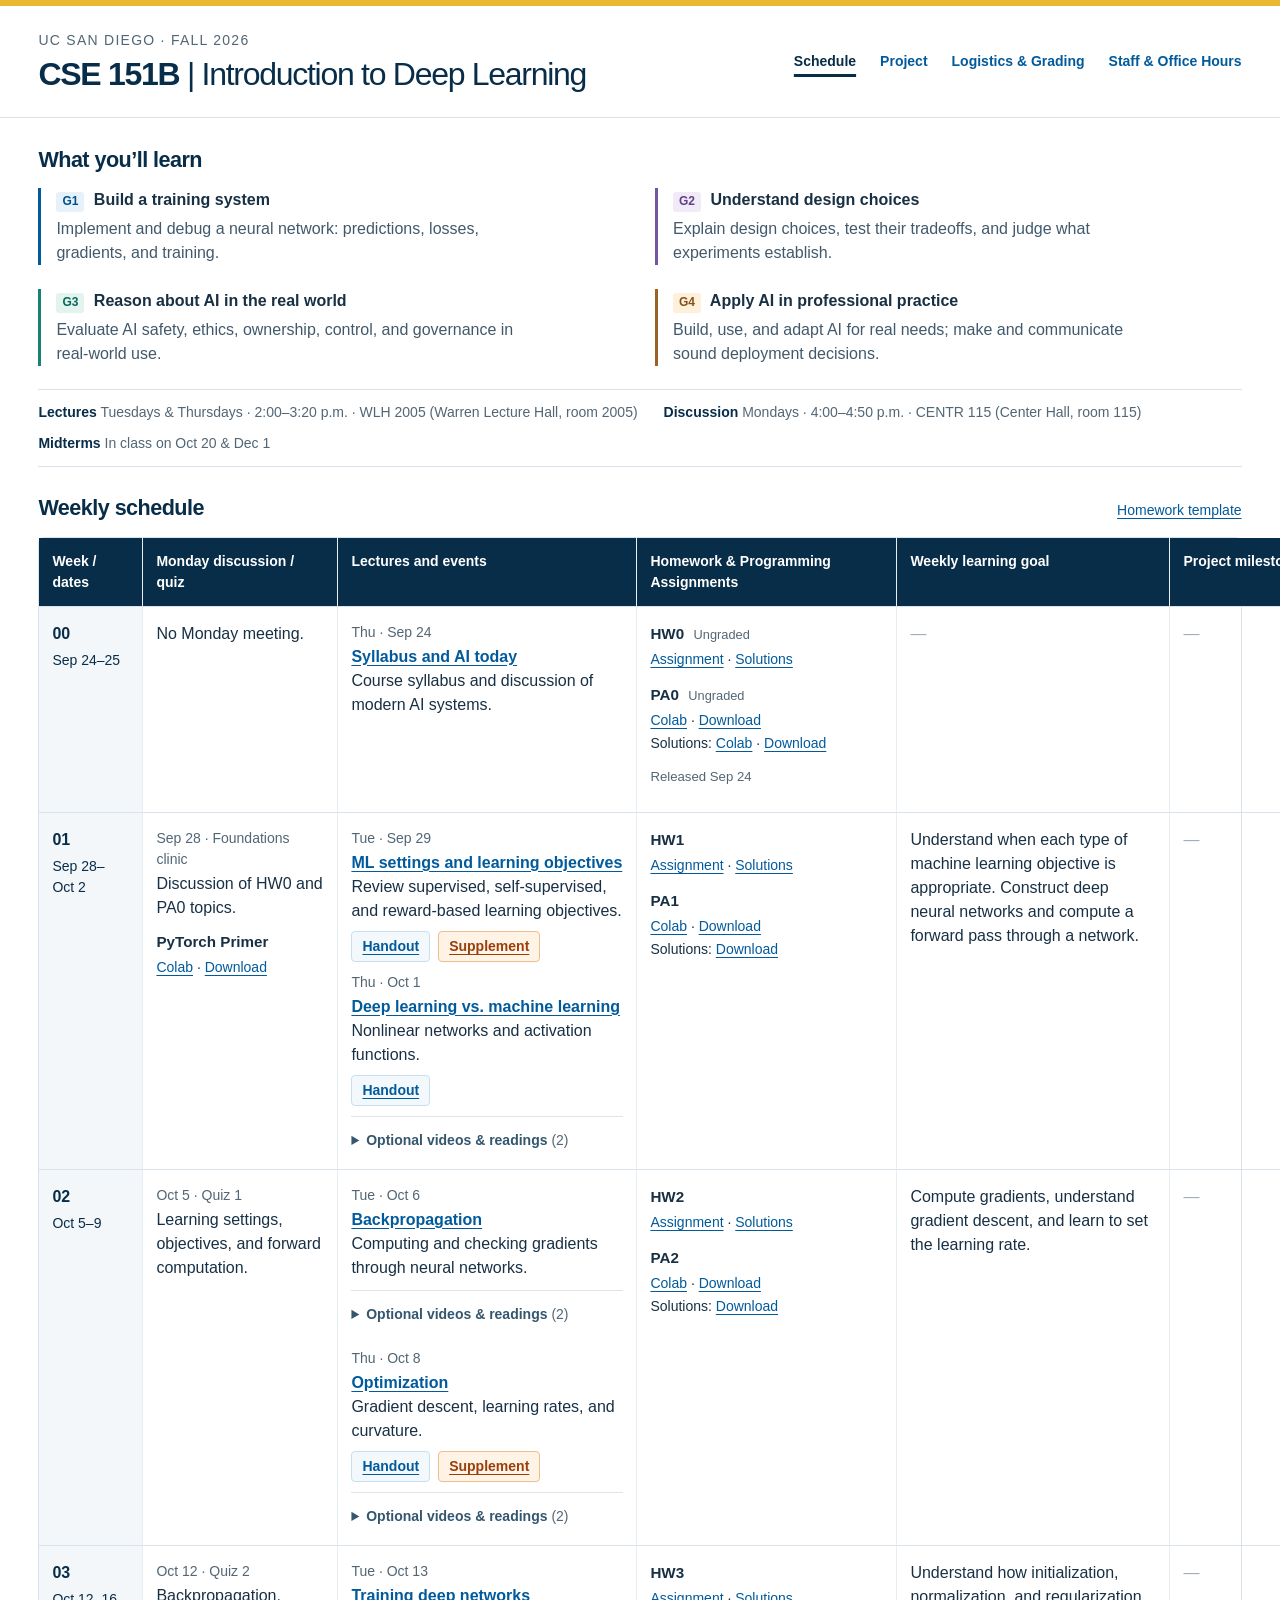
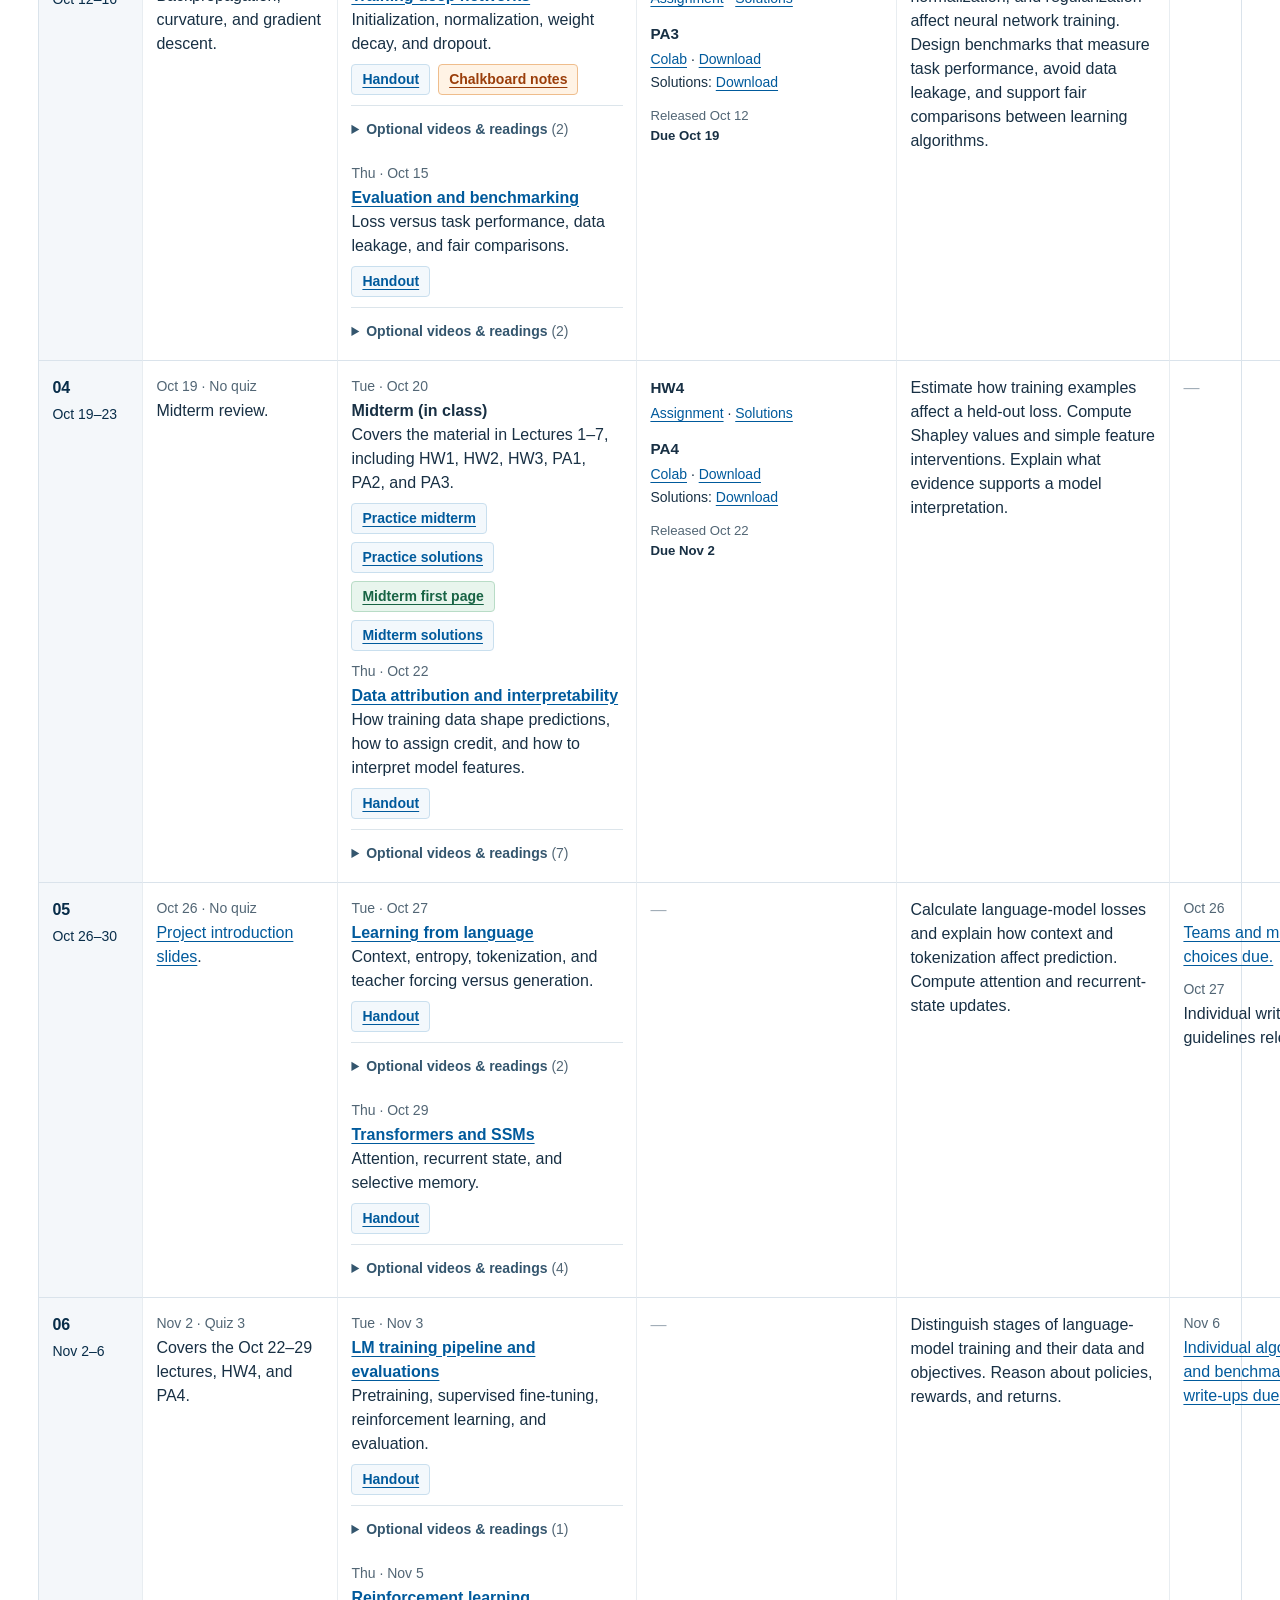
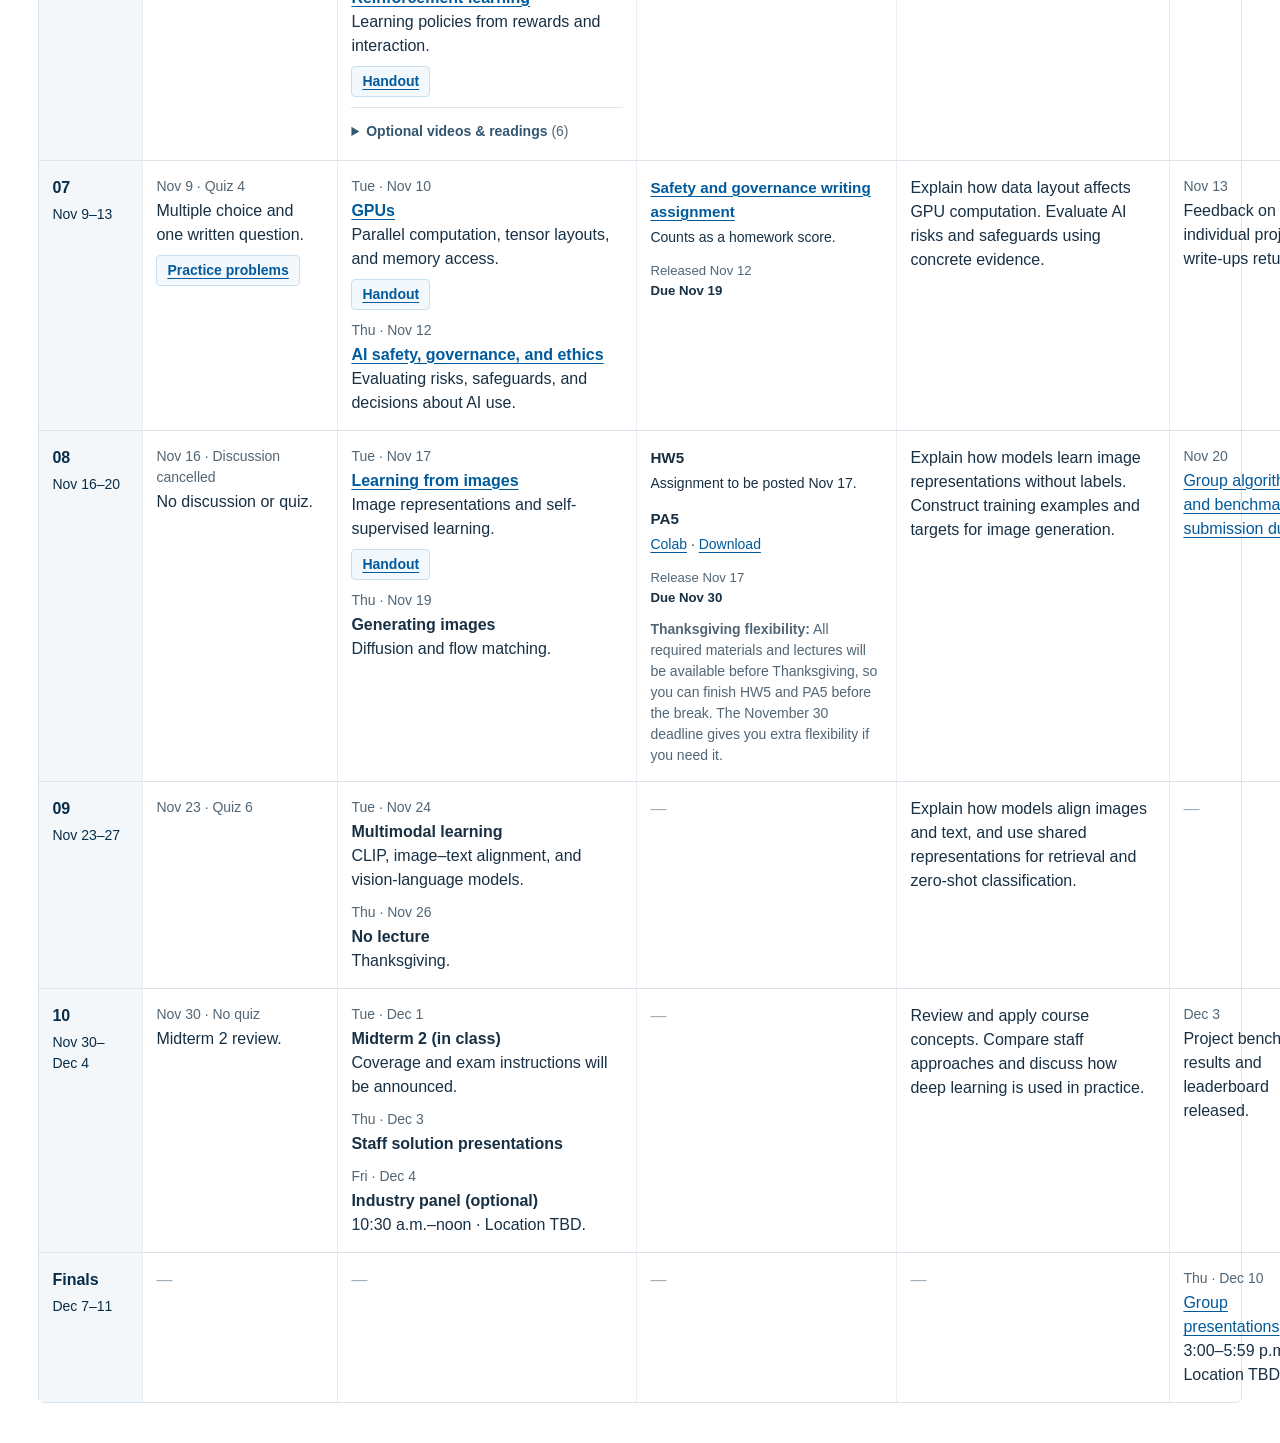
==== commit d9f2af14: "Post PA5" ====
--- a/index.html
+++ b/index.html
@@ -408,7 +408,7 @@
                 <th scope="row">08<span>Nov 16–20</span></th>
                 <td data-label="Monday discussion / quiz"><p><span class="date">Nov 16 · Discussion cancelled</span>No discussion or quiz.</p></td>
                 <td data-label="Lectures and events"><p><span class="date">Tue · Nov 17</span><b><a href="https://drive.google.com/file/d/1ldEaV0J3EXbTAX7U1X9rDUUIgdr1vzBT/view?usp=share_link">Learning from images</a></b><br />Image representations and self-supervised learning.<span class="lecture-resources"><a href="https://drive.google.com/file/d/1CqN4TDWkAkBytK_8teUI06CMjZTMW34W/view?usp=share_link">Handout</a></span></p><p><span class="date">Thu · Nov 19</span><b>Generating images</b><br />Diffusion and flow matching.</p></td>
-                <td class="assignment-cell" data-label="Homework &amp; Programming Assignments"><div class="assignment-group"><strong>HW5</strong><div class="assignment-links">Assignment to be posted Nov 17.</div></div><div class="assignment-group"><strong>PA5</strong><div class="assignment-links">Colab and download to be posted Nov 17.</div></div><p class="assignment-dates">Release Nov 17<br /><strong>Due Nov 30</strong></p><p class="note"><strong>Thanksgiving flexibility:</strong> All required materials and lectures will be available before Thanksgiving, so you can finish HW5 and PA5 before the break. The November 30 deadline gives you extra flexibility if you need it.</p></td>
+                <td class="assignment-cell" data-label="Homework &amp; Programming Assignments"><div class="assignment-group"><strong>HW5</strong><div class="assignment-links">Assignment to be posted Nov 17.</div></div><div class="assignment-group"><strong>PA5</strong><div class="assignment-links"><a href="https://colab.research.google.com/drive/1GwVEqZauiz_5A52jB1oSHZ7kHnL1LiFf">Colab</a> · <a href="https://drive.google.com/uc?export=download&id=1GwVEqZauiz_5A52jB1oSHZ7kHnL1LiFf">Download</a></div></div><p class="assignment-dates">Release Nov 17<br /><strong>Due Nov 30</strong></p><p class="note"><strong>Thanksgiving flexibility:</strong> All required materials and lectures will be available before Thanksgiving, so you can finish HW5 and PA5 before the break. The November 30 deadline gives you extra flexibility if you need it.</p></td>
                 <td data-label="Weekly learning goal"><p>Explain how models learn image representations without labels. Construct training examples and targets for image generation.</p></td>
                 <td data-label="Project milestones"><p><span class="date">Nov 20</span><a href="project.html#dates">Group algorithm and benchmark submission due.</a></p></td>
               </tr>
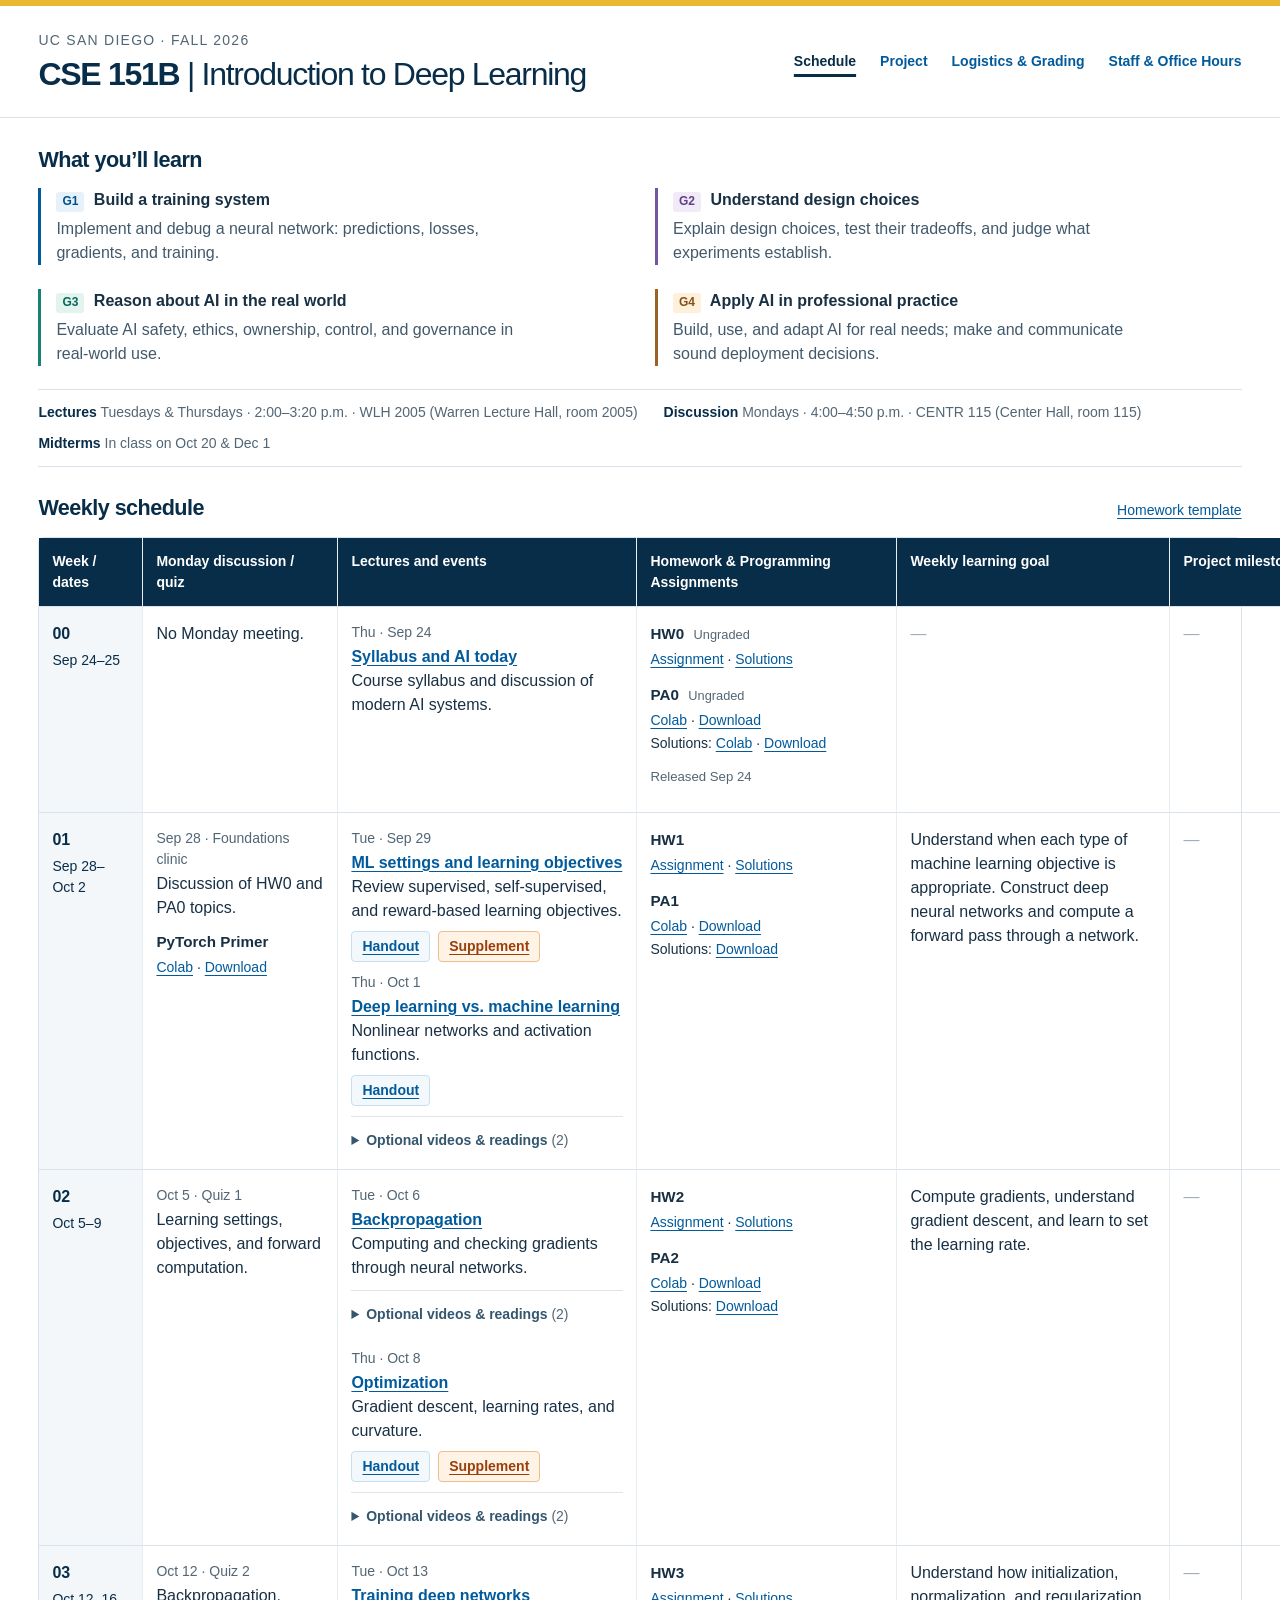
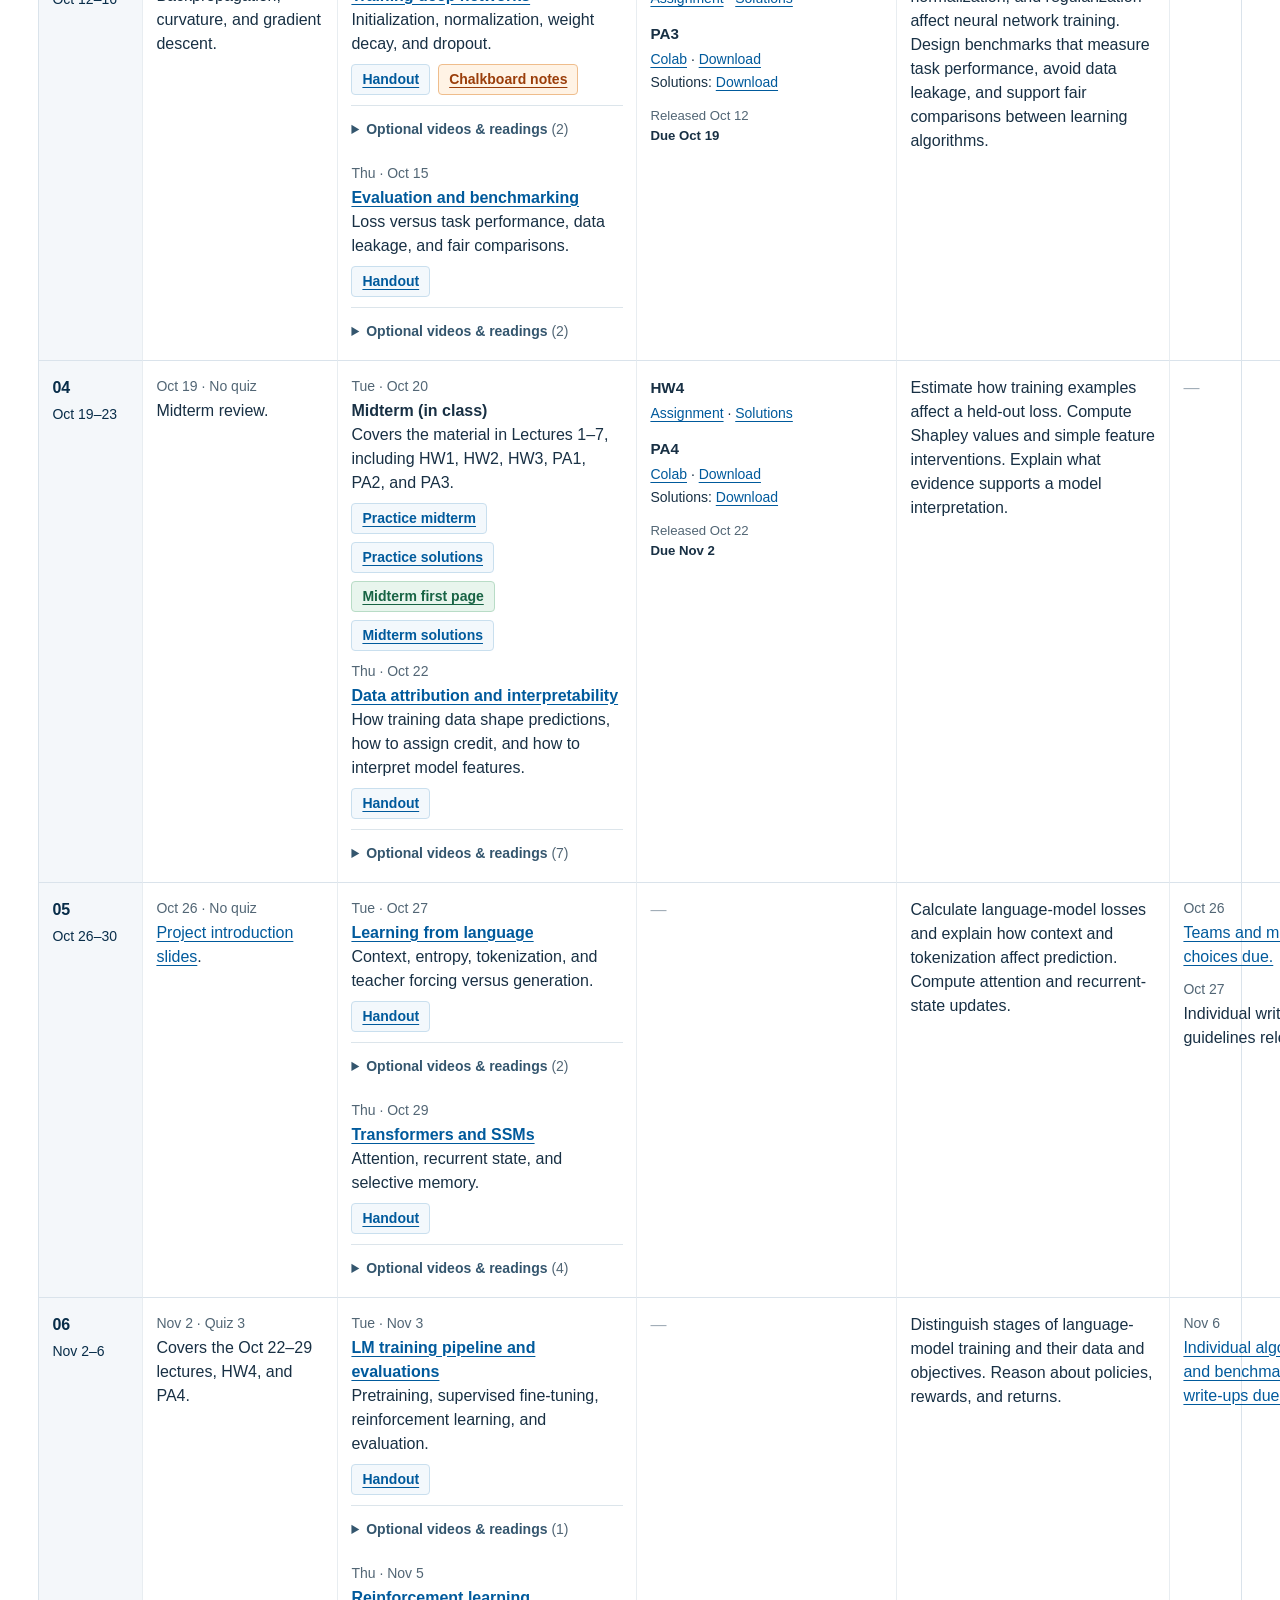
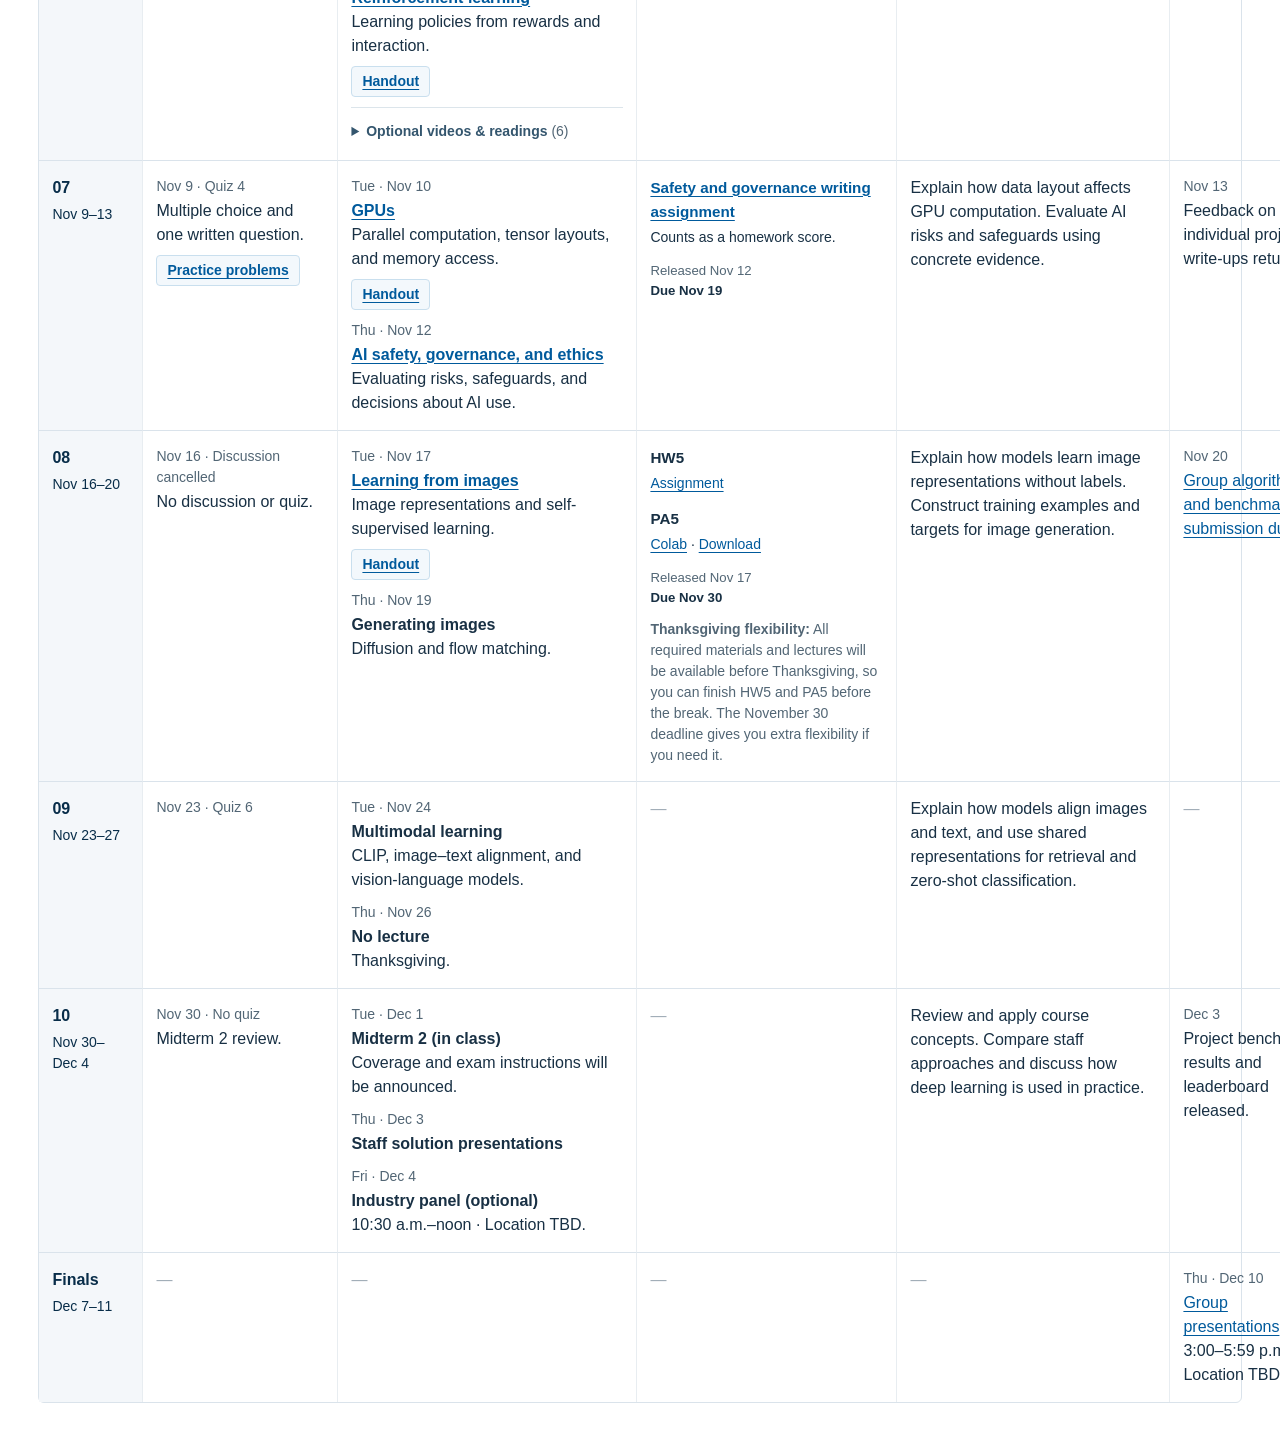
==== commit f345e388: "adding HW5" ====
--- a/index.html
+++ b/index.html
@@ -408,7 +408,7 @@
                 <th scope="row">08<span>Nov 16–20</span></th>
                 <td data-label="Monday discussion / quiz"><p><span class="date">Nov 16 · Discussion cancelled</span>No discussion or quiz.</p></td>
                 <td data-label="Lectures and events"><p><span class="date">Tue · Nov 17</span><b><a href="https://drive.google.com/file/d/1ldEaV0J3EXbTAX7U1X9rDUUIgdr1vzBT/view?usp=share_link">Learning from images</a></b><br />Image representations and self-supervised learning.<span class="lecture-resources"><a href="https://drive.google.com/file/d/1CqN4TDWkAkBytK_8teUI06CMjZTMW34W/view?usp=share_link">Handout</a></span></p><p><span class="date">Thu · Nov 19</span><b>Generating images</b><br />Diffusion and flow matching.</p></td>
-                <td class="assignment-cell" data-label="Homework &amp; Programming Assignments"><div class="assignment-group"><strong>HW5</strong><div class="assignment-links">Assignment to be posted Nov 17.</div></div><div class="assignment-group"><strong>PA5</strong><div class="assignment-links"><a href="https://colab.research.google.com/drive/1GwVEqZauiz_5A52jB1oSHZ7kHnL1LiFf">Colab</a> · <a href="https://drive.google.com/uc?export=download&id=1GwVEqZauiz_5A52jB1oSHZ7kHnL1LiFf">Download</a></div></div><p class="assignment-dates">Release Nov 17<br /><strong>Due Nov 30</strong></p><p class="note"><strong>Thanksgiving flexibility:</strong> All required materials and lectures will be available before Thanksgiving, so you can finish HW5 and PA5 before the break. The November 30 deadline gives you extra flexibility if you need it.</p></td>
+                <td class="assignment-cell" data-label="Homework &amp; Programming Assignments"><div class="assignment-group"><strong>HW5</strong><div class="assignment-links"><a href="https://drive.google.com/file/d/1SlDpqrUb3vTMvHg2jjNOSXTtpu7Rvlao/view?usp=sharing">Assignment</a></div></div><div class="assignment-group"><strong>PA5</strong><div class="assignment-links"><a href="https://colab.research.google.com/drive/1GwVEqZauiz_5A52jB1oSHZ7kHnL1LiFf">Colab</a> · <a href="https://drive.google.com/uc?export=download&id=1GwVEqZauiz_5A52jB1oSHZ7kHnL1LiFf">Download</a></div></div><p class="assignment-dates">Released Nov 17<br /><strong>Due Nov 30</strong></p><p class="note"><strong>Thanksgiving flexibility:</strong> All required materials and lectures will be available before Thanksgiving, so you can finish HW5 and PA5 before the break. The November 30 deadline gives you extra flexibility if you need it.</p></td>
                 <td data-label="Weekly learning goal"><p>Explain how models learn image representations without labels. Construct training examples and targets for image generation.</p></td>
                 <td data-label="Project milestones"><p><span class="date">Nov 20</span><a href="project.html#dates">Group algorithm and benchmark submission due.</a></p></td>
               </tr>
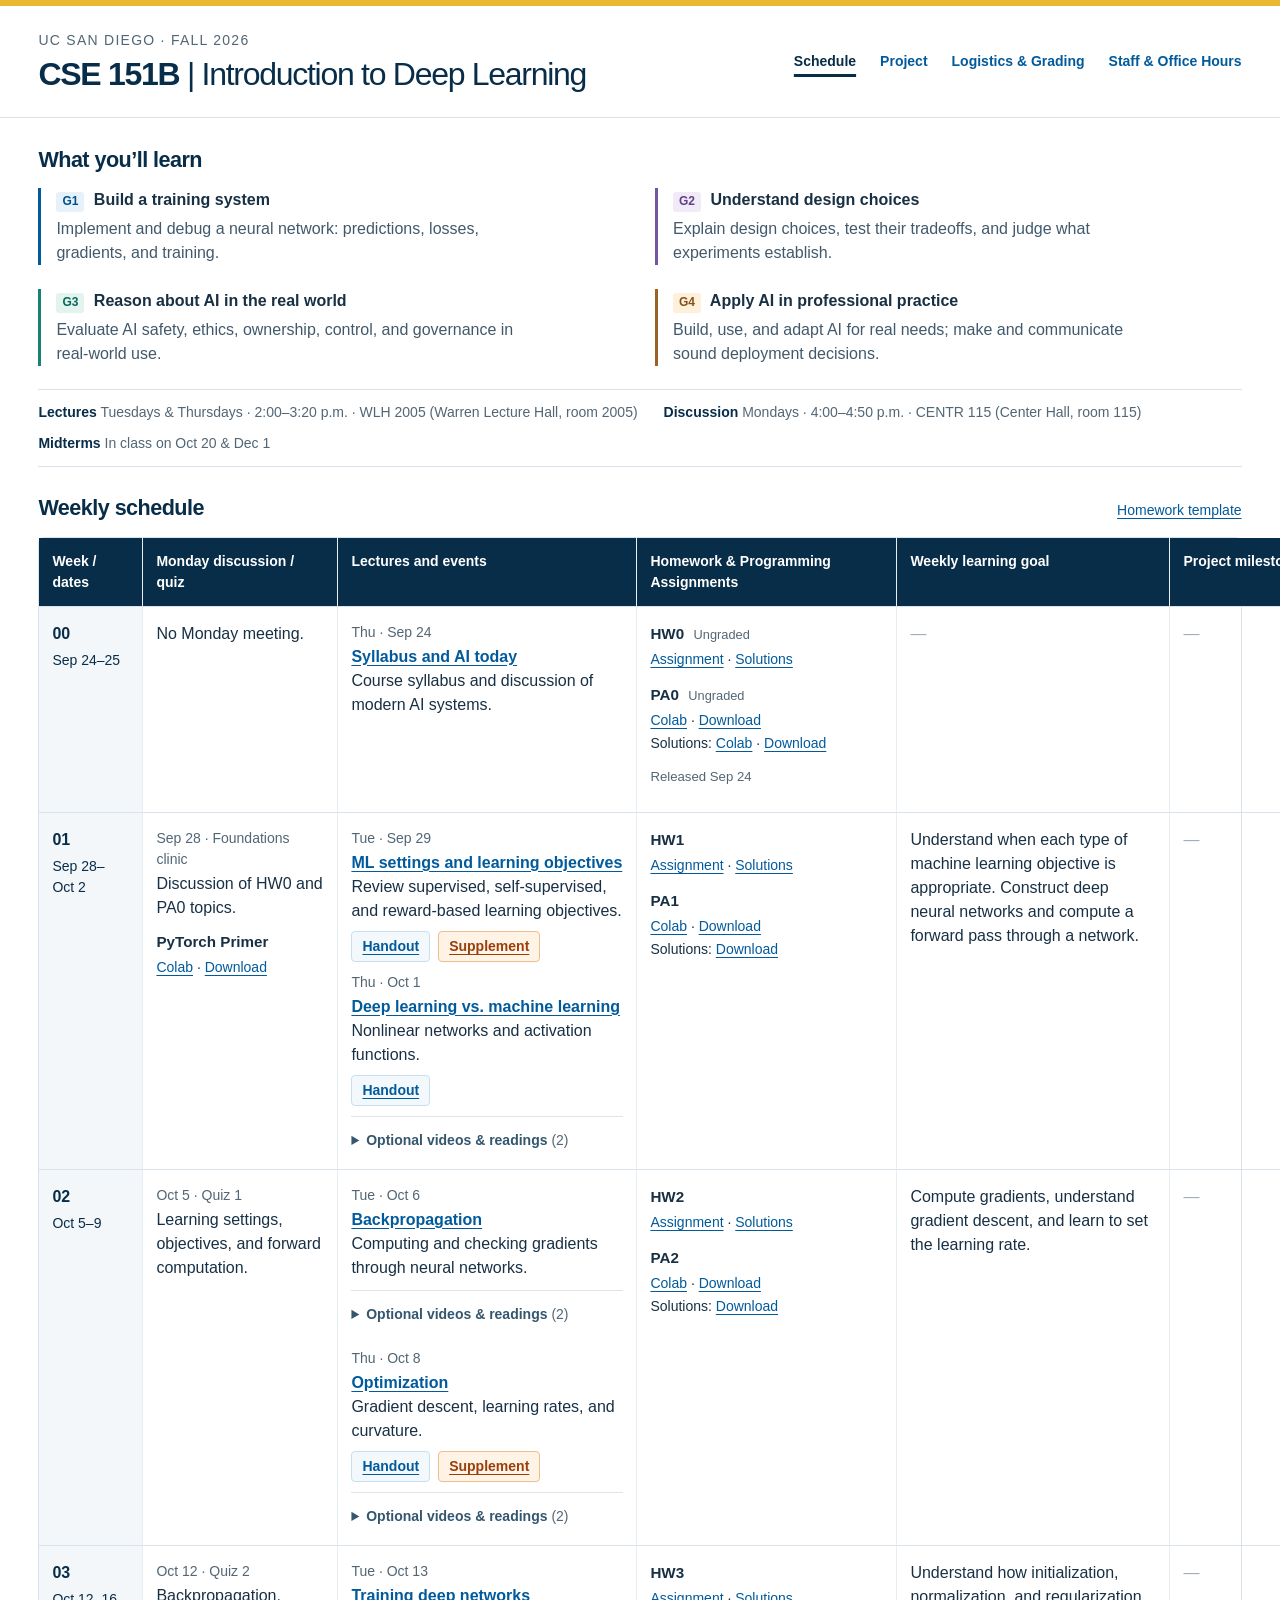
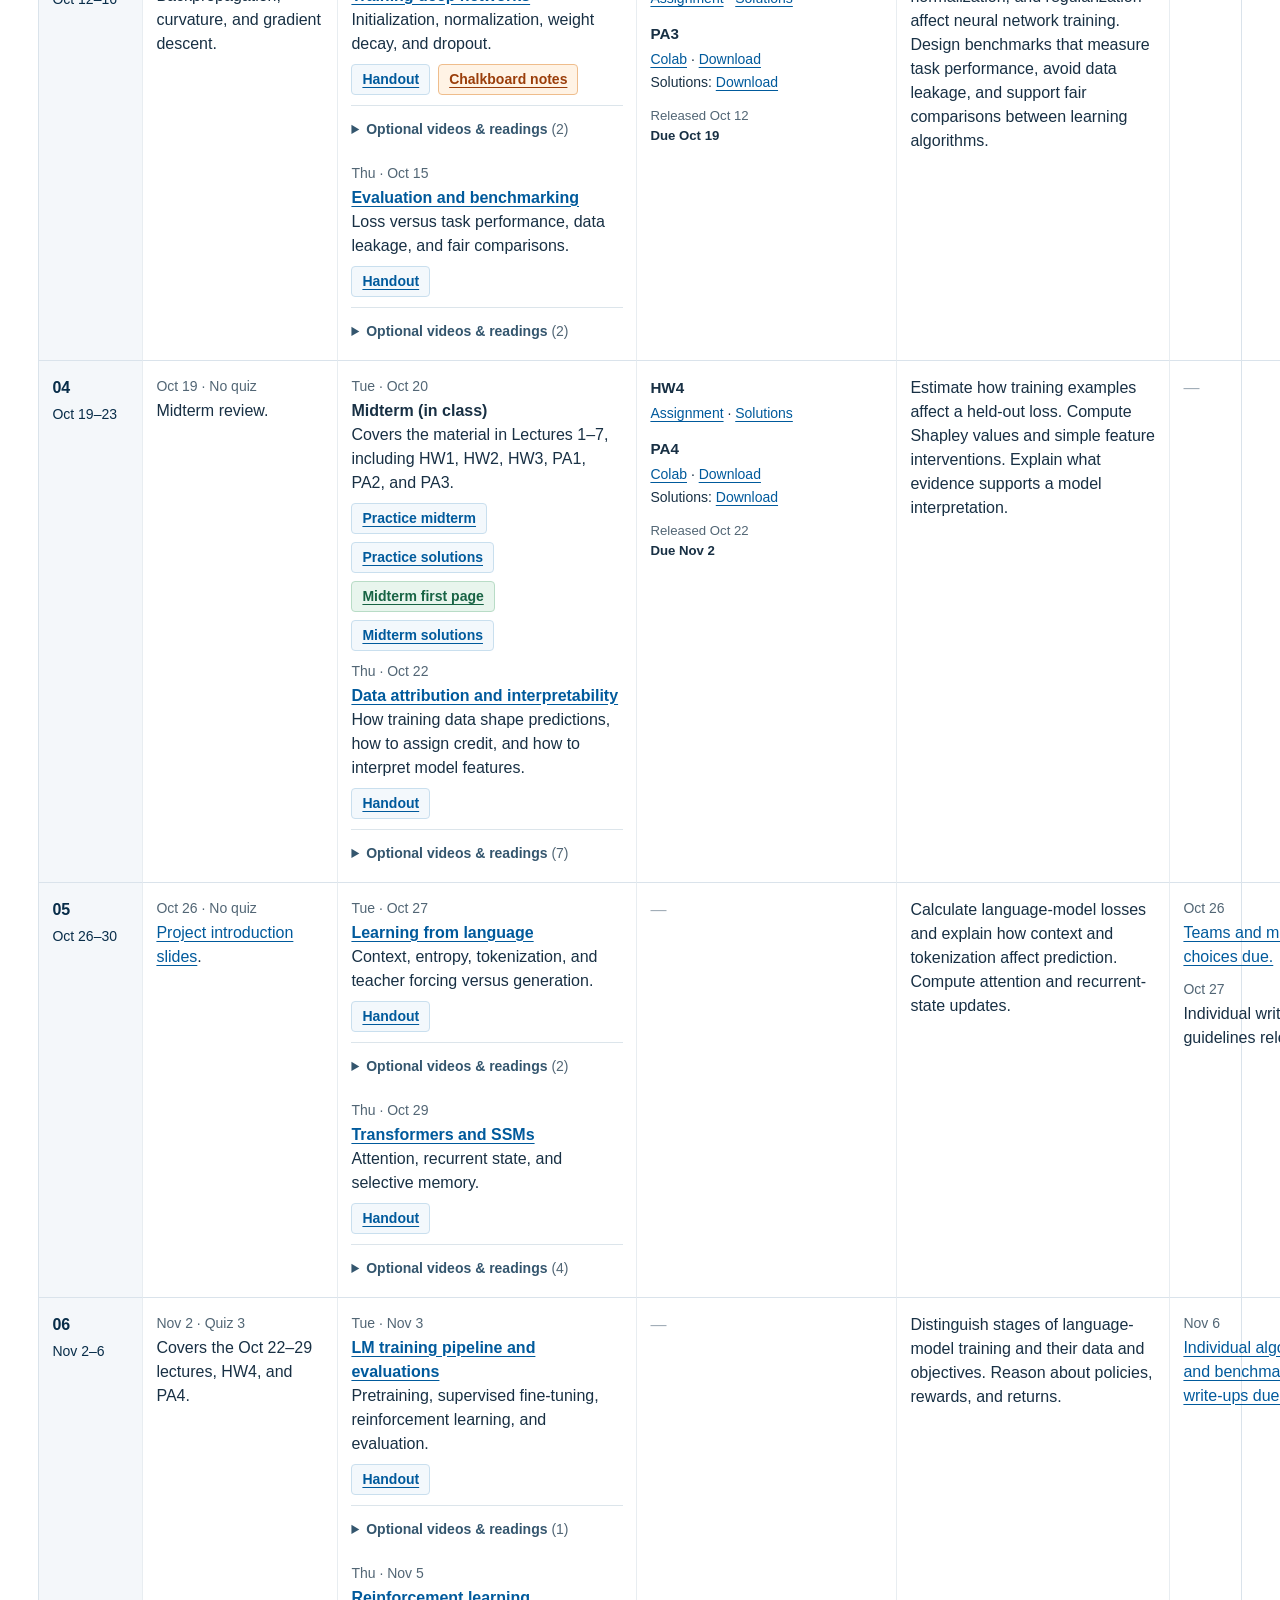
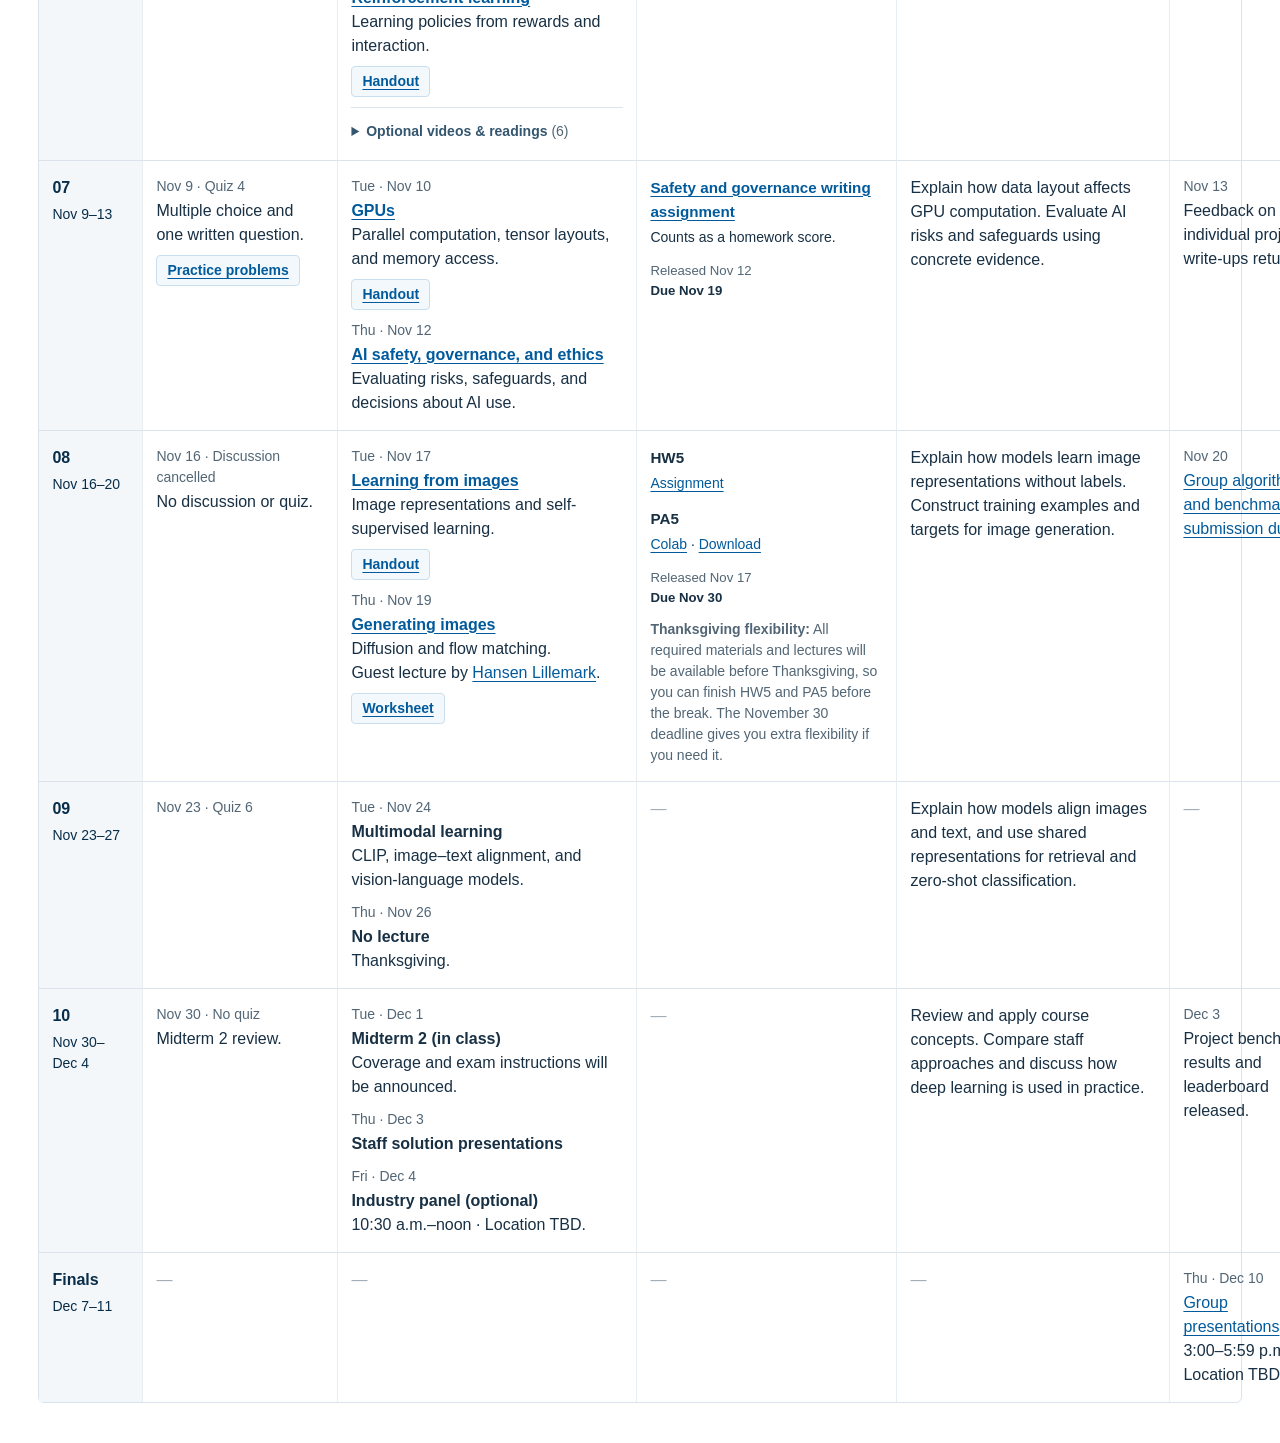
==== commit 616345c3: "Add November 19 guest lecture resources and speaker link" ====
--- a/index.html
+++ b/index.html
@@ -407,7 +407,7 @@
               <tr>
                 <th scope="row">08<span>Nov 16–20</span></th>
                 <td data-label="Monday discussion / quiz"><p><span class="date">Nov 16 · Discussion cancelled</span>No discussion or quiz.</p></td>
-                <td data-label="Lectures and events"><p><span class="date">Tue · Nov 17</span><b><a href="https://drive.google.com/file/d/1ldEaV0J3EXbTAX7U1X9rDUUIgdr1vzBT/view?usp=share_link">Learning from images</a></b><br />Image representations and self-supervised learning.<span class="lecture-resources"><a href="https://drive.google.com/file/d/1CqN4TDWkAkBytK_8teUI06CMjZTMW34W/view?usp=share_link">Handout</a></span></p><p><span class="date">Thu · Nov 19</span><b>Generating images</b><br />Diffusion and flow matching.</p></td>
+                <td data-label="Lectures and events"><p><span class="date">Tue · Nov 17</span><b><a href="https://drive.google.com/file/d/1ldEaV0J3EXbTAX7U1X9rDUUIgdr1vzBT/view?usp=share_link">Learning from images</a></b><br />Image representations and self-supervised learning.<span class="lecture-resources"><a href="https://drive.google.com/file/d/1CqN4TDWkAkBytK_8teUI06CMjZTMW34W/view?usp=share_link">Handout</a></span></p><p><span class="date">Thu · Nov 19</span><b><a href="https://drive.google.com/file/d/13mH3mkVdkQjiJkyM3bWL72VY7OYtHrDb/view?usp=share_link">Generating images</a></b><br />Diffusion and flow matching.<br />Guest lecture by <a href="https://hansenlillemark.com/">Hansen Lillemark</a>.<span class="lecture-resources"><a href="https://drive.google.com/file/d/1Q_QHtCkdM4pCfD_7mzg2UvkvKE3MbTPZ/view?usp=share_link">Worksheet</a></span></p></td>
                 <td class="assignment-cell" data-label="Homework &amp; Programming Assignments"><div class="assignment-group"><strong>HW5</strong><div class="assignment-links"><a href="https://drive.google.com/file/d/1SlDpqrUb3vTMvHg2jjNOSXTtpu7Rvlao/view?usp=sharing">Assignment</a></div></div><div class="assignment-group"><strong>PA5</strong><div class="assignment-links"><a href="https://colab.research.google.com/drive/1GwVEqZauiz_5A52jB1oSHZ7kHnL1LiFf">Colab</a> · <a href="https://drive.google.com/uc?export=download&id=1GwVEqZauiz_5A52jB1oSHZ7kHnL1LiFf">Download</a></div></div><p class="assignment-dates">Released Nov 17<br /><strong>Due Nov 30</strong></p><p class="note"><strong>Thanksgiving flexibility:</strong> All required materials and lectures will be available before Thanksgiving, so you can finish HW5 and PA5 before the break. The November 30 deadline gives you extra flexibility if you need it.</p></td>
                 <td data-label="Weekly learning goal"><p>Explain how models learn image representations without labels. Construct training examples and targets for image generation.</p></td>
                 <td data-label="Project milestones"><p><span class="date">Nov 20</span><a href="project.html#dates">Group algorithm and benchmark submission due.</a></p></td>
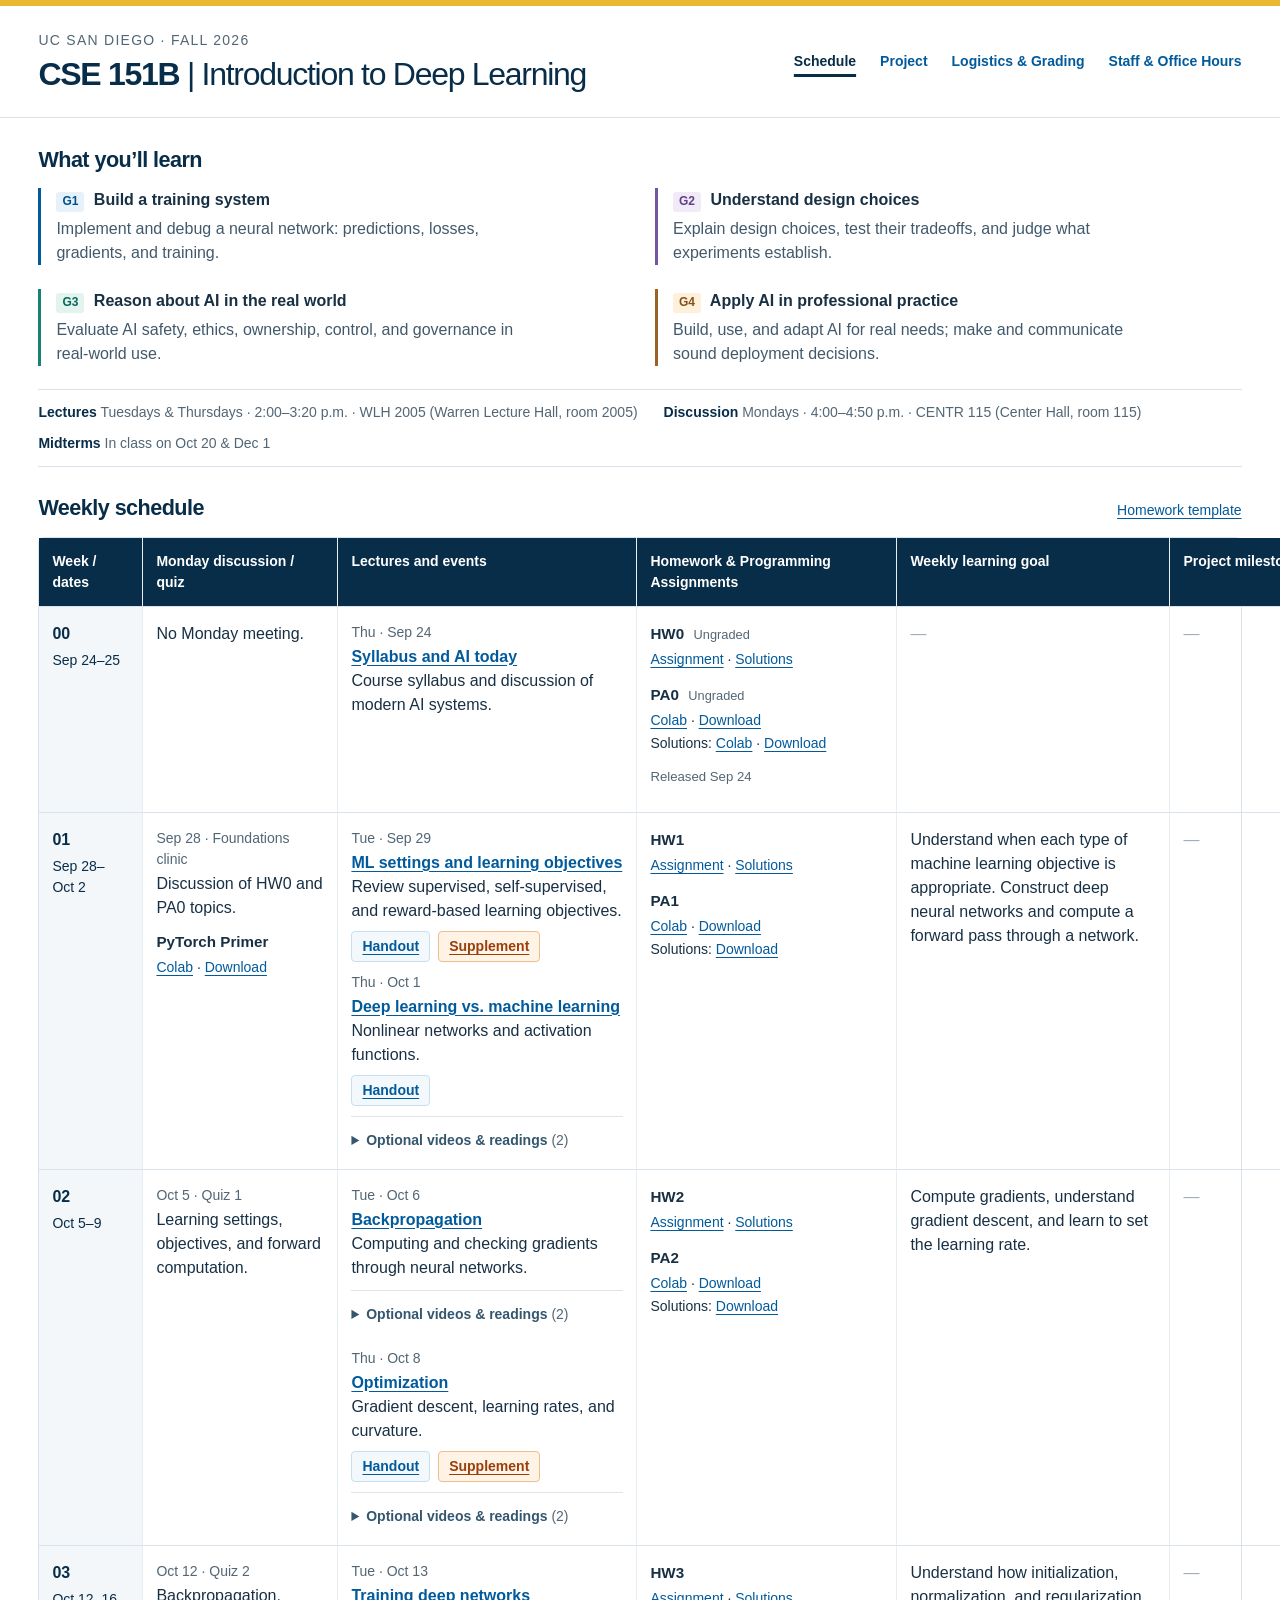
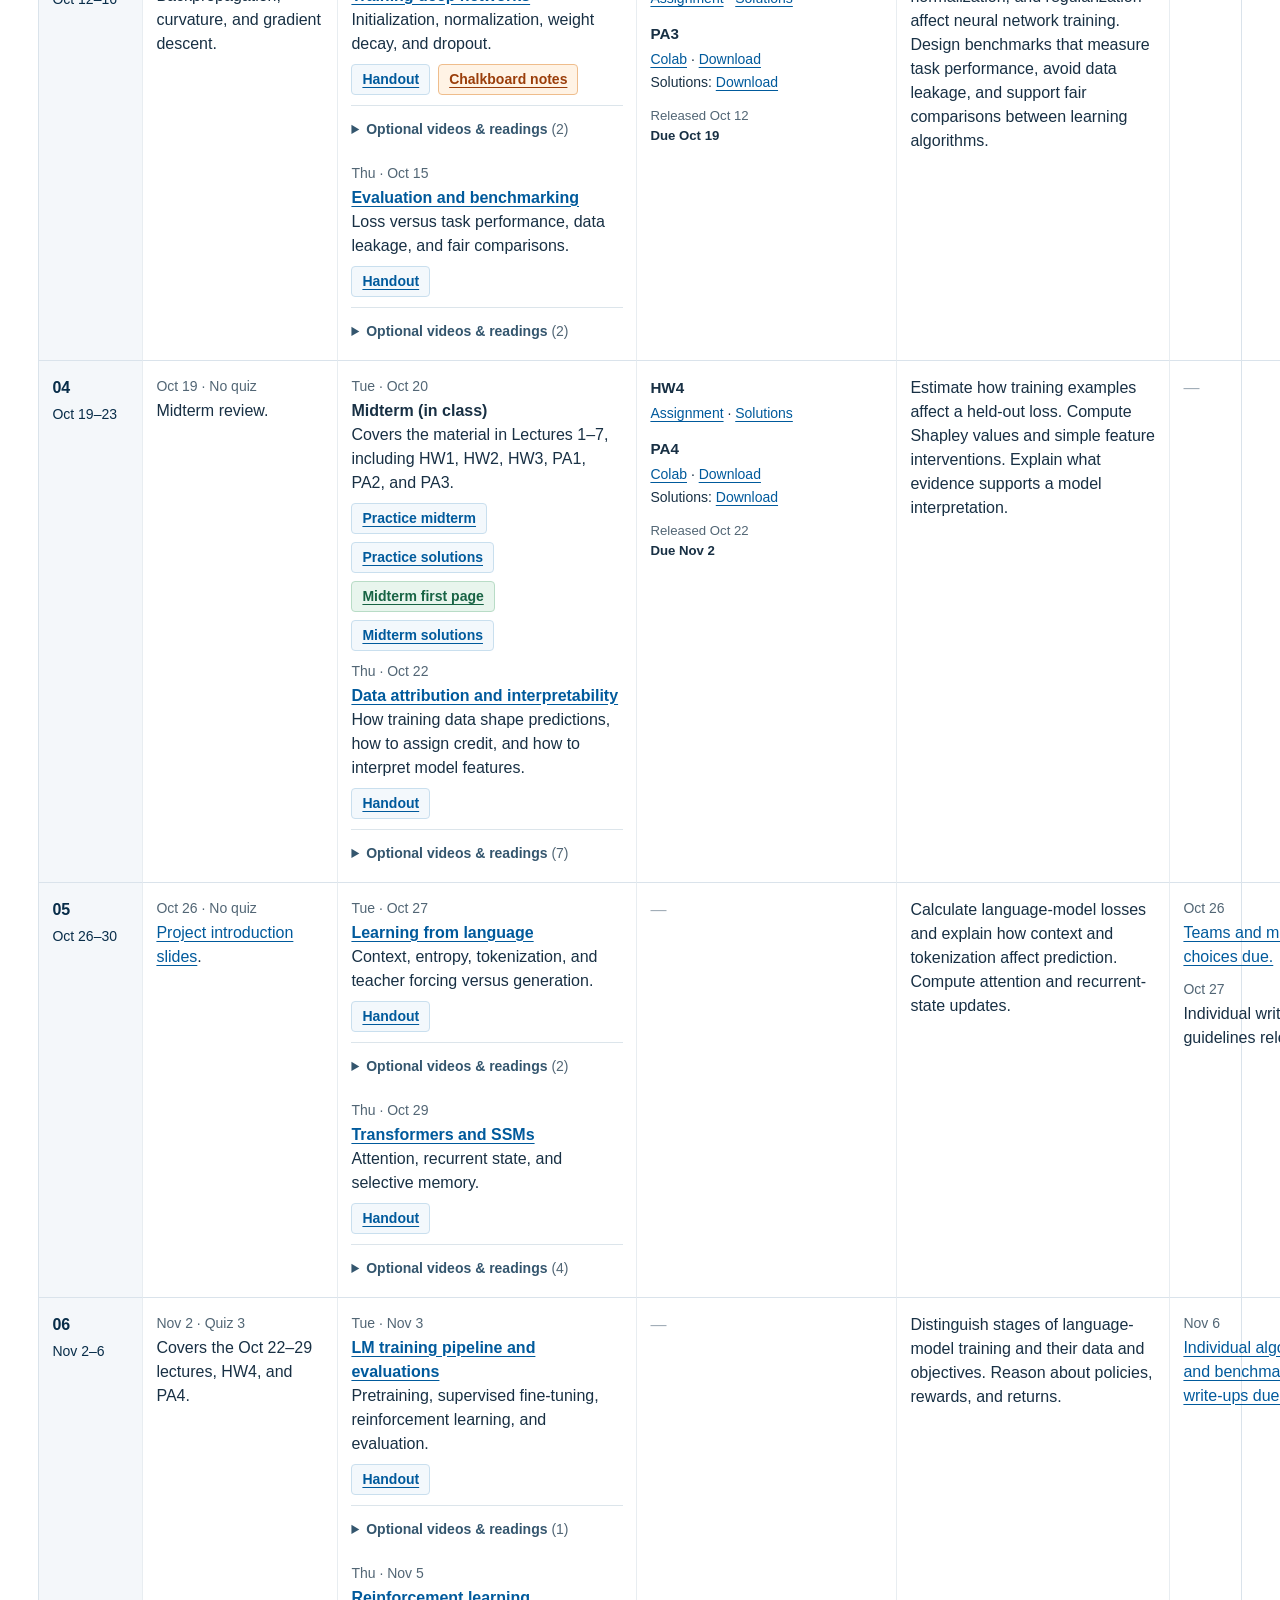
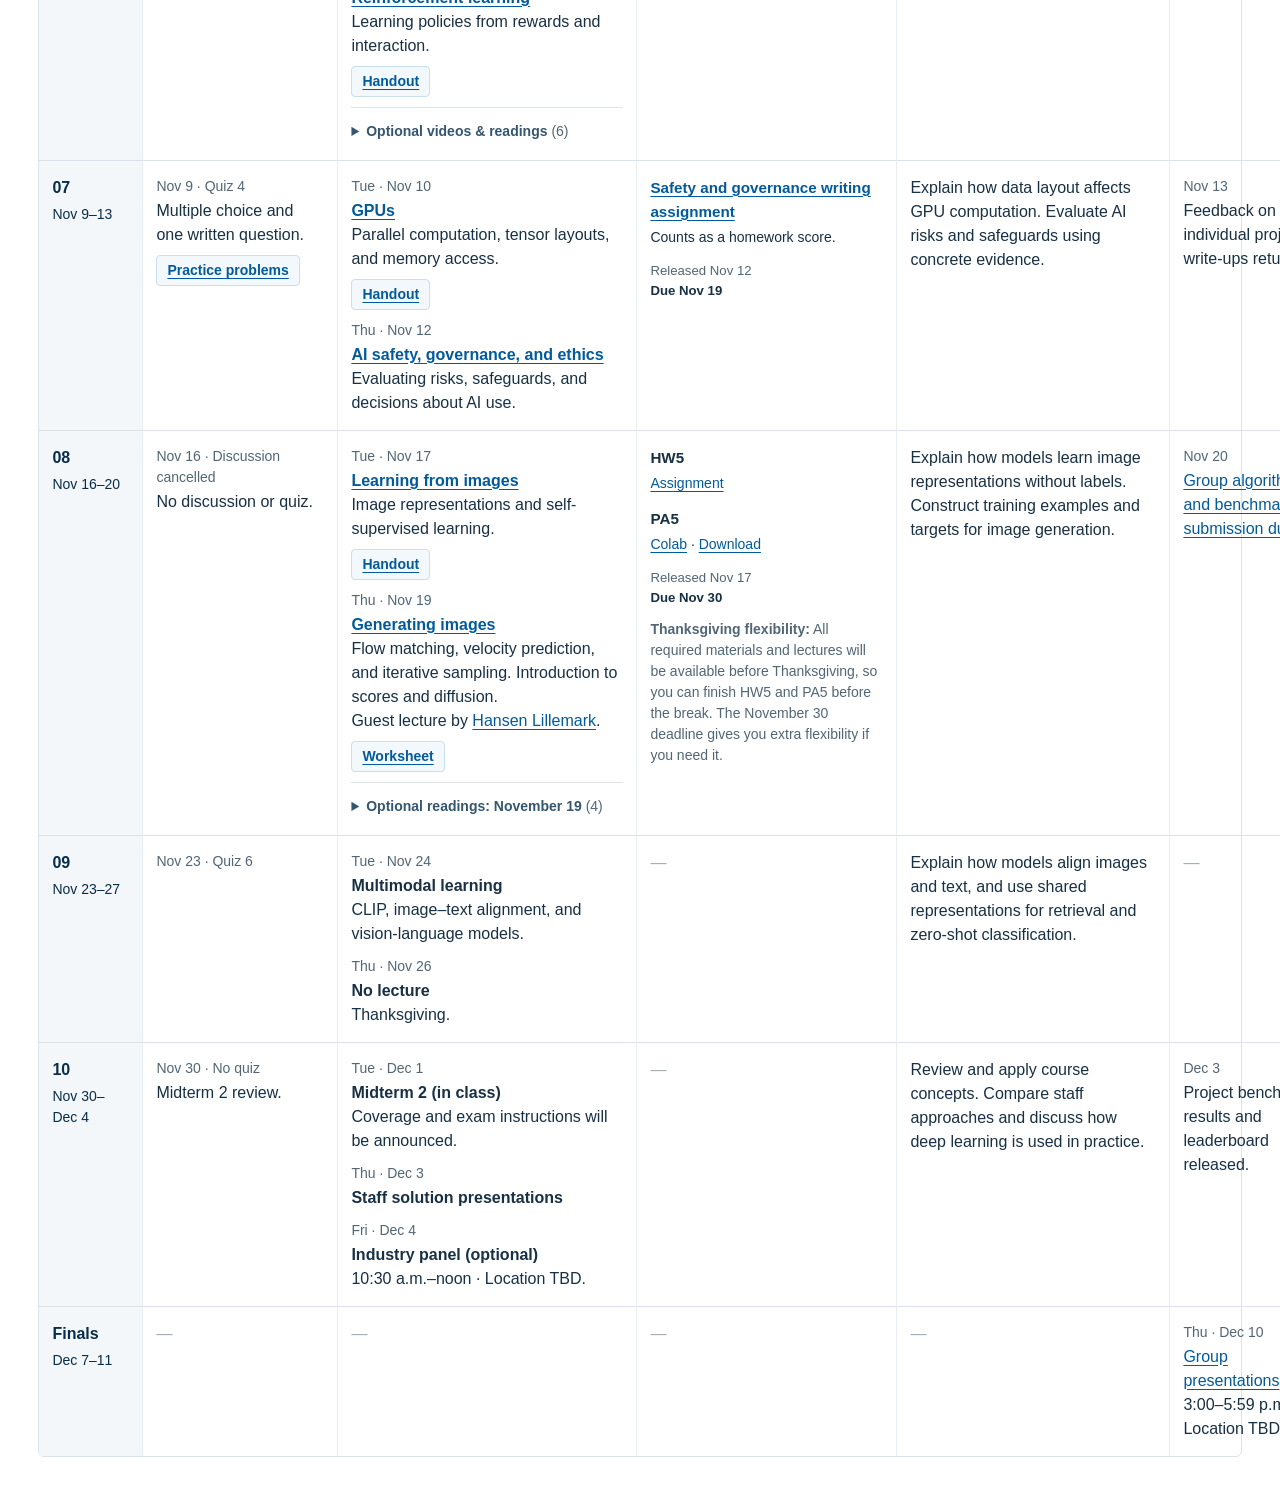
==== commit 8232b6be: "Update November 19 slides and add targeted optional readings" ====
--- a/index.html
+++ b/index.html
@@ -407,7 +407,16 @@
               <tr>
                 <th scope="row">08<span>Nov 16–20</span></th>
                 <td data-label="Monday discussion / quiz"><p><span class="date">Nov 16 · Discussion cancelled</span>No discussion or quiz.</p></td>
-                <td data-label="Lectures and events"><p><span class="date">Tue · Nov 17</span><b><a href="https://drive.google.com/file/d/1ldEaV0J3EXbTAX7U1X9rDUUIgdr1vzBT/view?usp=share_link">Learning from images</a></b><br />Image representations and self-supervised learning.<span class="lecture-resources"><a href="https://drive.google.com/file/d/1CqN4TDWkAkBytK_8teUI06CMjZTMW34W/view?usp=share_link">Handout</a></span></p><p><span class="date">Thu · Nov 19</span><b><a href="https://drive.google.com/file/d/13mH3mkVdkQjiJkyM3bWL72VY7OYtHrDb/view?usp=share_link">Generating images</a></b><br />Diffusion and flow matching.<br />Guest lecture by <a href="https://hansenlillemark.com/">Hansen Lillemark</a>.<span class="lecture-resources"><a href="https://drive.google.com/file/d/1Q_QHtCkdM4pCfD_7mzg2UvkvKE3MbTPZ/view?usp=share_link">Worksheet</a></span></p></td>
+                <td data-label="Lectures and events"><p><span class="date">Tue · Nov 17</span><b><a href="https://drive.google.com/file/d/1ldEaV0J3EXbTAX7U1X9rDUUIgdr1vzBT/view?usp=share_link">Learning from images</a></b><br />Image representations and self-supervised learning.<span class="lecture-resources"><a href="https://drive.google.com/file/d/1CqN4TDWkAkBytK_8teUI06CMjZTMW34W/view?usp=share_link">Handout</a></span></p><p><span class="date">Thu · Nov 19</span><b><a href="https://drive.google.com/file/d/1ScnylEvCxw5-slx1zfBMBC4IPASYB6T2/view?usp=share_link">Generating images</a></b><br />Flow matching, velocity prediction, and iterative sampling. Introduction to scores and diffusion.<br />Guest lecture by <a href="https://hansenlillemark.com/">Hansen Lillemark</a>.<span class="lecture-resources"><a href="https://drive.google.com/file/d/1Q_QHtCkdM4pCfD_7mzg2UvkvKE3MbTPZ/view?usp=share_link">Worksheet</a></span></p>
+                  <details class="optional-resources">
+                    <summary>Optional readings: November 19 <span class="resource-count">(4)</span></summary>
+                    <ul>
+                      <li><a href="https://diffusion.csail.mit.edu/docs/lecture-notes.pdf">MIT: An Introduction to Flow Matching and Diffusion Models</a><span class="resource-scope">Review</span><br />Start here: Section 2.1 and Sections 3.1–3.3. Review Euler sampling, conditional and marginal probability paths, and learning a velocity field from noise–data pairs. Focus on the examples and training algorithm. The formal proofs are optional.</li>
+                      <li><a href="https://diffusionflow.github.io/">Gao et al.: Diffusion Meets Flow Matching</a><span class="resource-scope extension">Review + extension</span><br />Read “Overview” and “Sampling” for the connection between denoising and velocity prediction, and why straight training paths can yield curved sampling paths. This article uses t = 0 for data and t = 1 for noise, the reverse of our lecture.</li>
+                      <li><a href="https://yang-song.net/blog/2021/score/">Yang Song: Generative Modeling by Estimating Gradients of the Data Distribution</a><span class="resource-scope extension">Extension</span><br />Start with “The score function, score-based models, and score matching” and “Score-based generative modeling with multiple noise perturbations.” These expand the lecture’s brief introduction to scores and noisy distributions. The later stochastic differential equation sections go beyond this lecture.</li>
+                      <li><a href="https://arxiv.org/abs/2210.02747">Lipman et al.: Flow Matching for Generative Modeling</a><span class="resource-scope advanced">Deeper derivation</span><br />Optional research paper: Sections 3–4 explain conditional flow matching and Gaussian probability paths, including why conditional training learns the marginal vector field.</li>
+                    </ul>
+                  </details></td>
                 <td class="assignment-cell" data-label="Homework &amp; Programming Assignments"><div class="assignment-group"><strong>HW5</strong><div class="assignment-links"><a href="https://drive.google.com/file/d/1SlDpqrUb3vTMvHg2jjNOSXTtpu7Rvlao/view?usp=sharing">Assignment</a></div></div><div class="assignment-group"><strong>PA5</strong><div class="assignment-links"><a href="https://colab.research.google.com/drive/1GwVEqZauiz_5A52jB1oSHZ7kHnL1LiFf">Colab</a> · <a href="https://drive.google.com/uc?export=download&id=1GwVEqZauiz_5A52jB1oSHZ7kHnL1LiFf">Download</a></div></div><p class="assignment-dates">Released Nov 17<br /><strong>Due Nov 30</strong></p><p class="note"><strong>Thanksgiving flexibility:</strong> All required materials and lectures will be available before Thanksgiving, so you can finish HW5 and PA5 before the break. The November 30 deadline gives you extra flexibility if you need it.</p></td>
                 <td data-label="Weekly learning goal"><p>Explain how models learn image representations without labels. Construct training examples and targets for image generation.</p></td>
                 <td data-label="Project milestones"><p><span class="date">Nov 20</span><a href="project.html#dates">Group algorithm and benchmark submission due.</a></p></td>
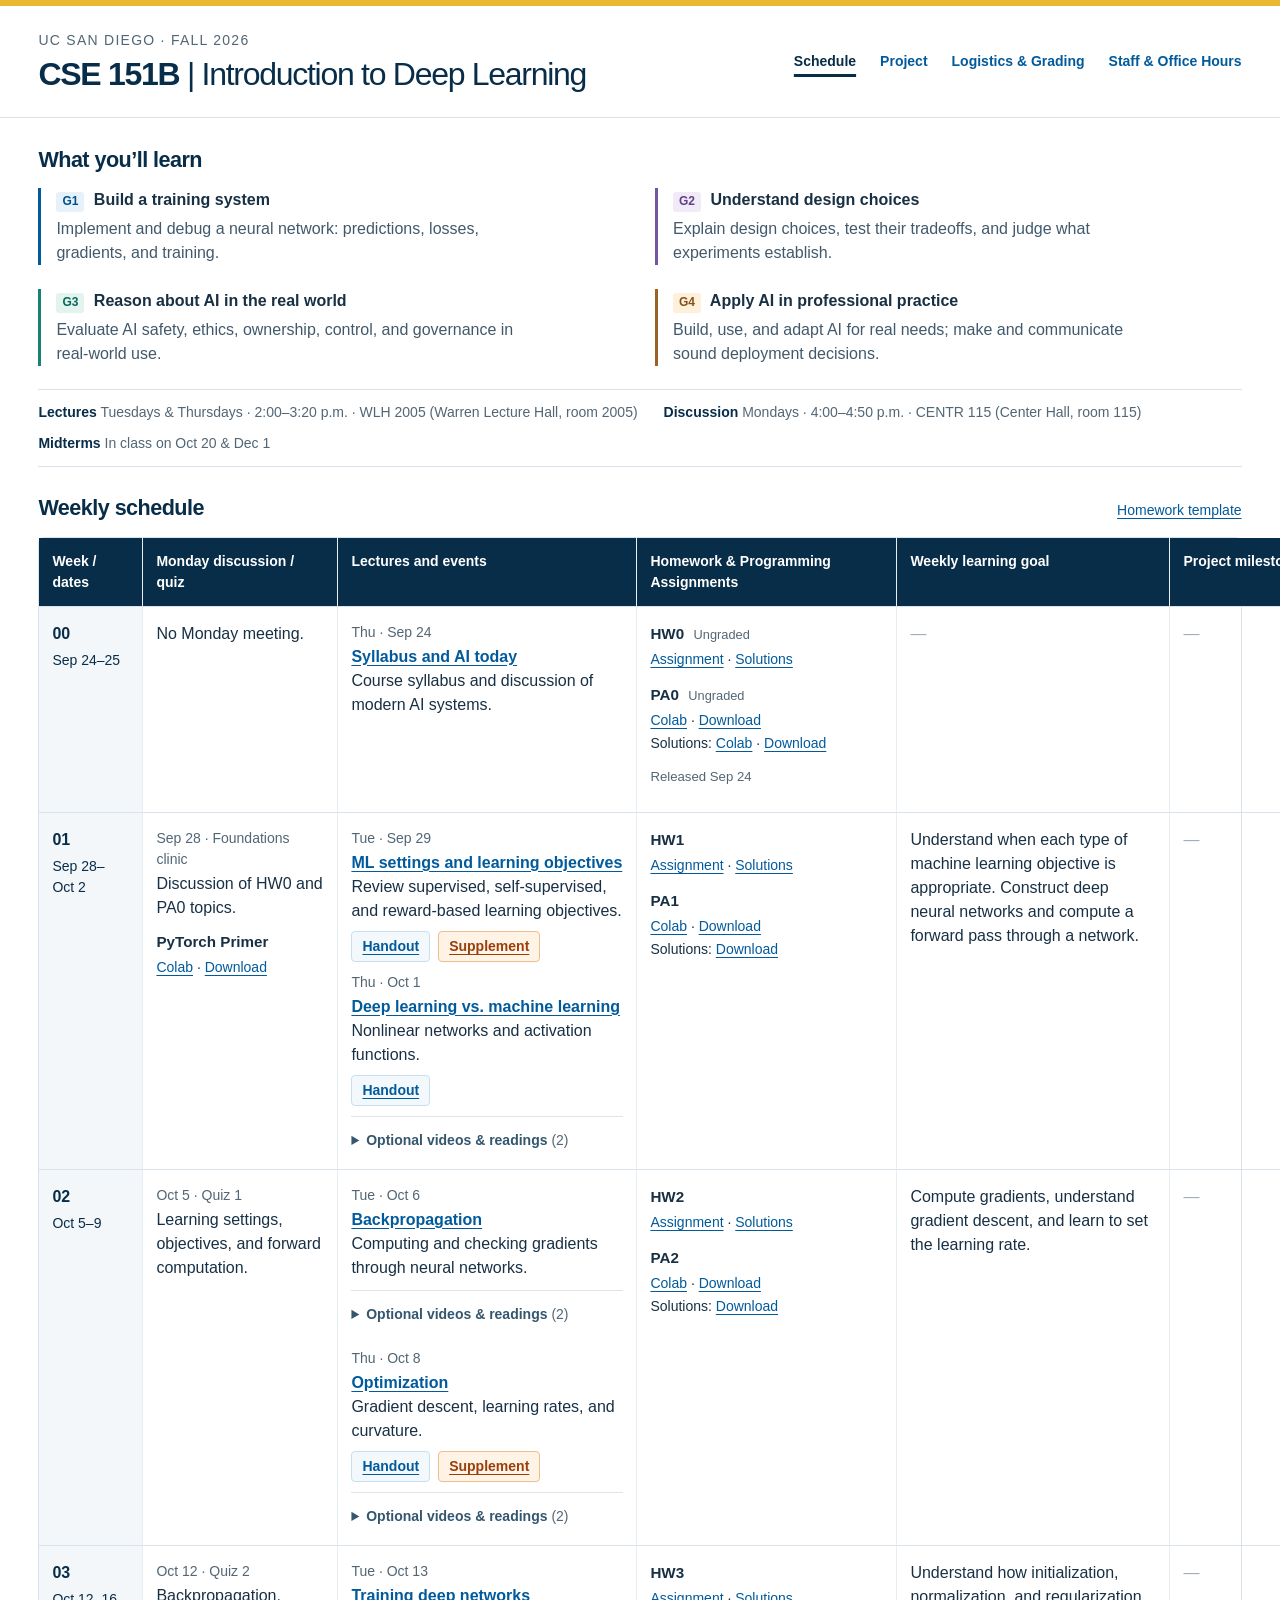
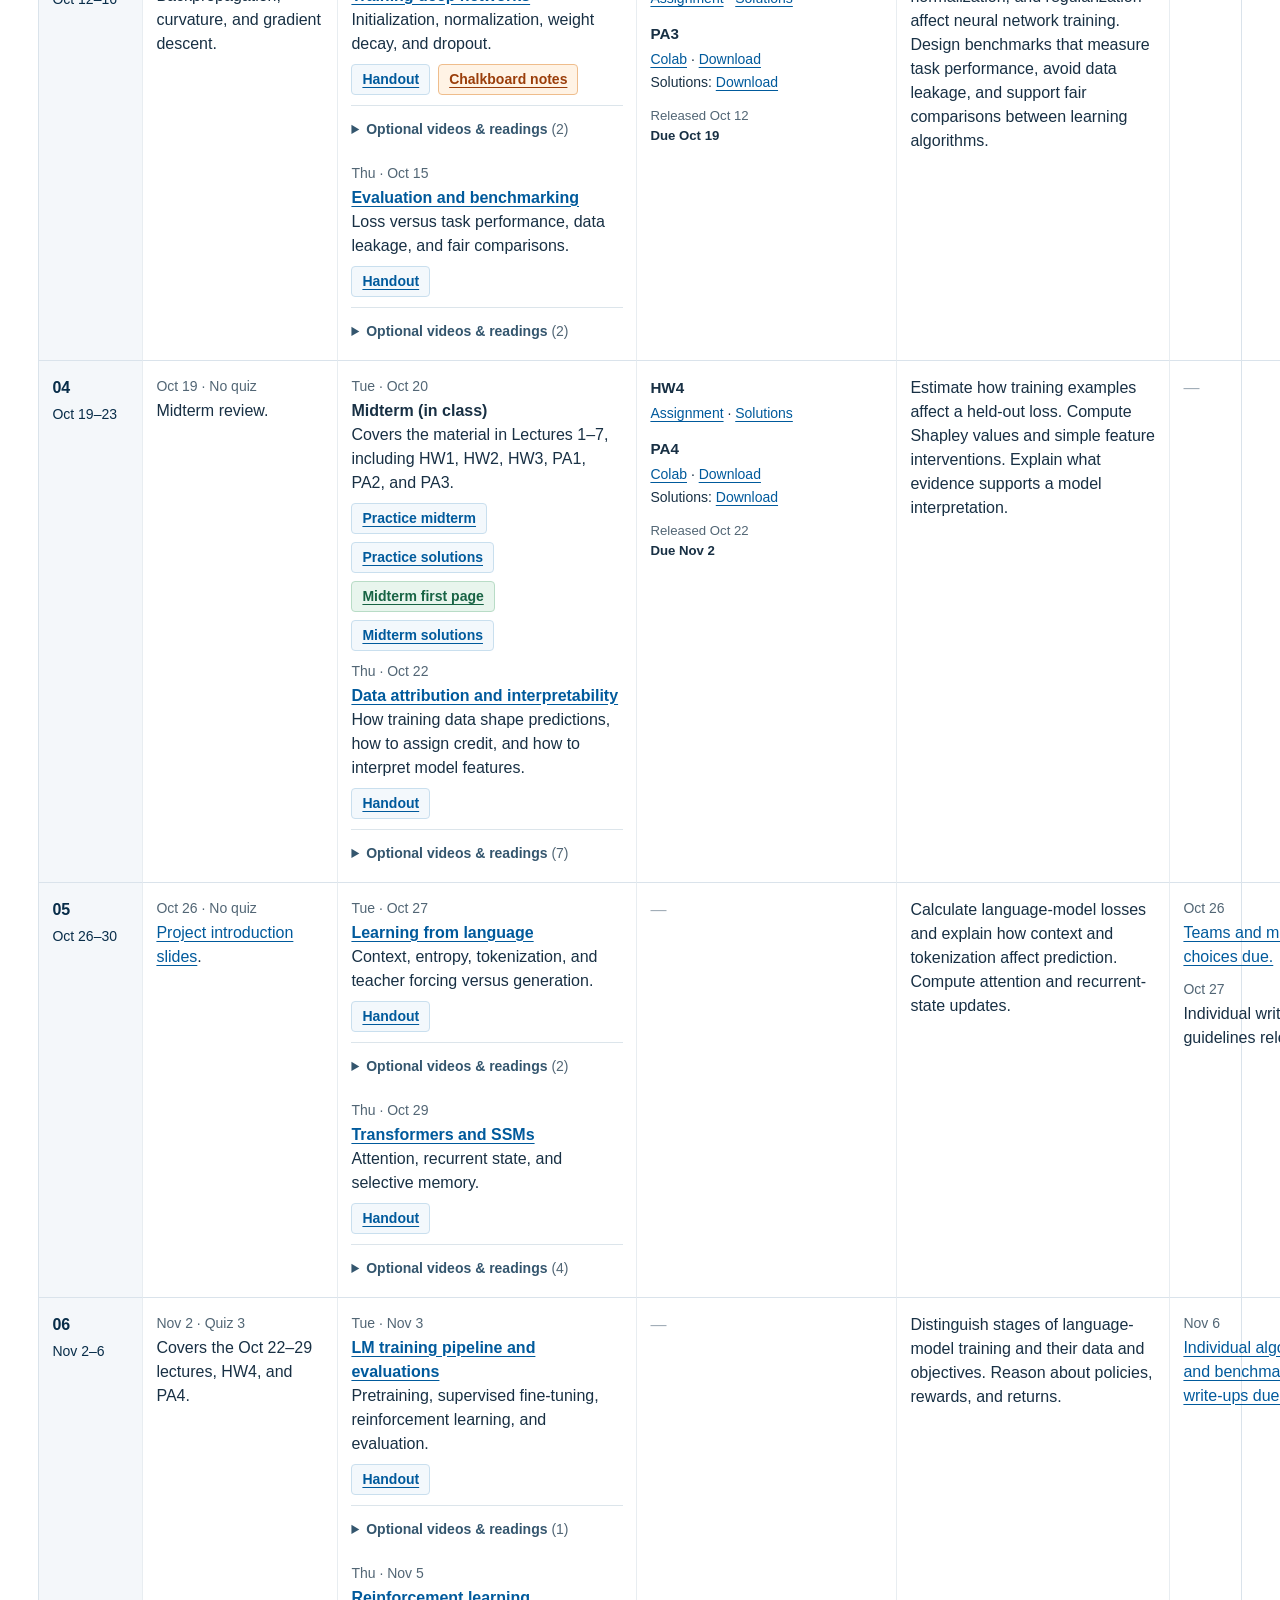
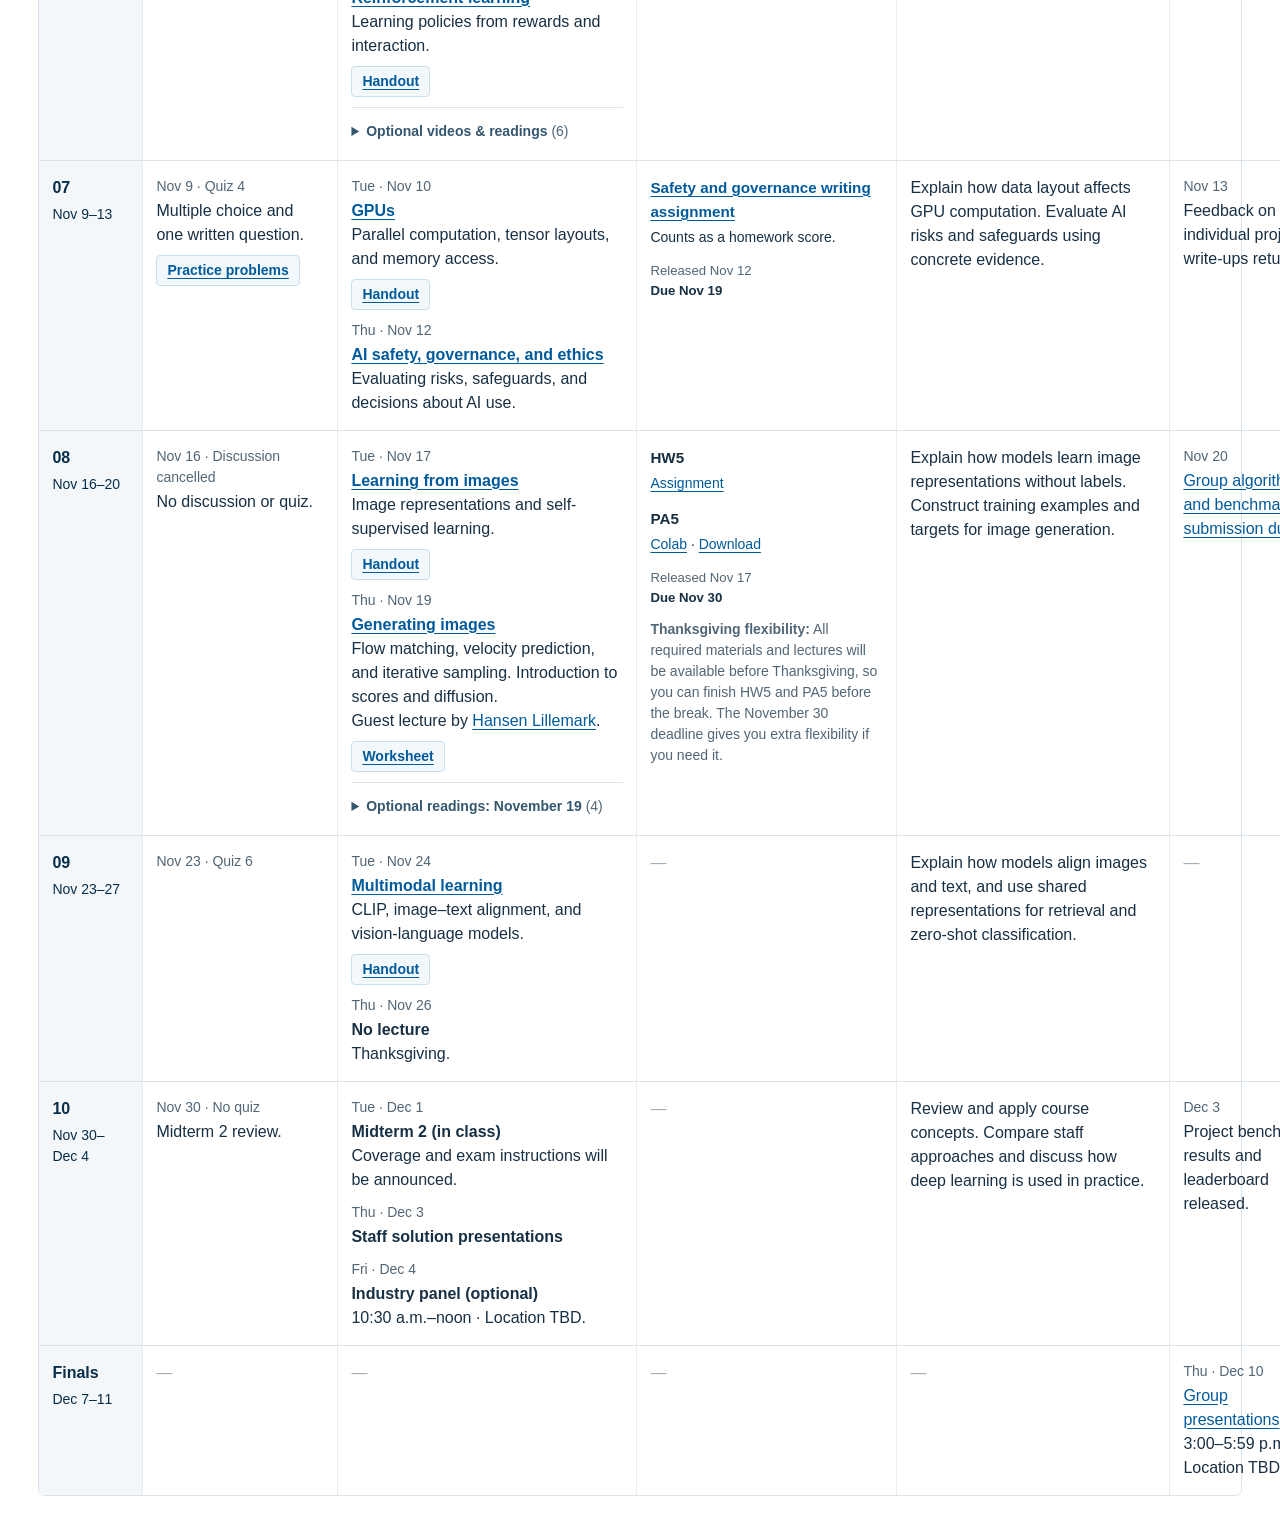
==== commit a37553ed: "Link November 24 lecture slides and handout" ====
--- a/index.html
+++ b/index.html
@@ -425,7 +425,7 @@
               <tr>
                 <th scope="row">09<span>Nov 23–27</span></th>
                 <td data-label="Monday discussion / quiz"><p><span class="date">Nov 23 · Quiz 6</span></p></td>
-                <td data-label="Lectures and events"><p><span class="date">Tue · Nov 24</span><b>Multimodal learning</b><br />CLIP, image–text alignment, and vision-language models.</p><p><span class="date">Thu · Nov 26</span><b>No lecture</b><br />Thanksgiving.</p></td>
+                <td data-label="Lectures and events"><p><span class="date">Tue · Nov 24</span><b><a href="https://drive.google.com/file/d/17yQa5n270I9Hh5lI-xsQg2N5CVO7c8FD/view?usp=share_link">Multimodal learning</a></b><br />CLIP, image–text alignment, and vision-language models.<span class="lecture-resources"><a href="https://drive.google.com/file/d/13SYliGVD_QVpXg2nVCb5HQcuyJlmgWUp/view?usp=share_link">Handout</a></span></p><p><span class="date">Thu · Nov 26</span><b>No lecture</b><br />Thanksgiving.</p></td>
                 <td class="assignment-cell" data-label="Homework &amp; Programming Assignments"><span class="empty" aria-label="None scheduled">—</span></td>
                 <td data-label="Weekly learning goal"><p>Explain how models align images and text, and use shared representations for retrieval and zero-shot classification.</p></td>
                 <td data-label="Project milestones"><span class="empty" aria-label="None scheduled">—</span></td>
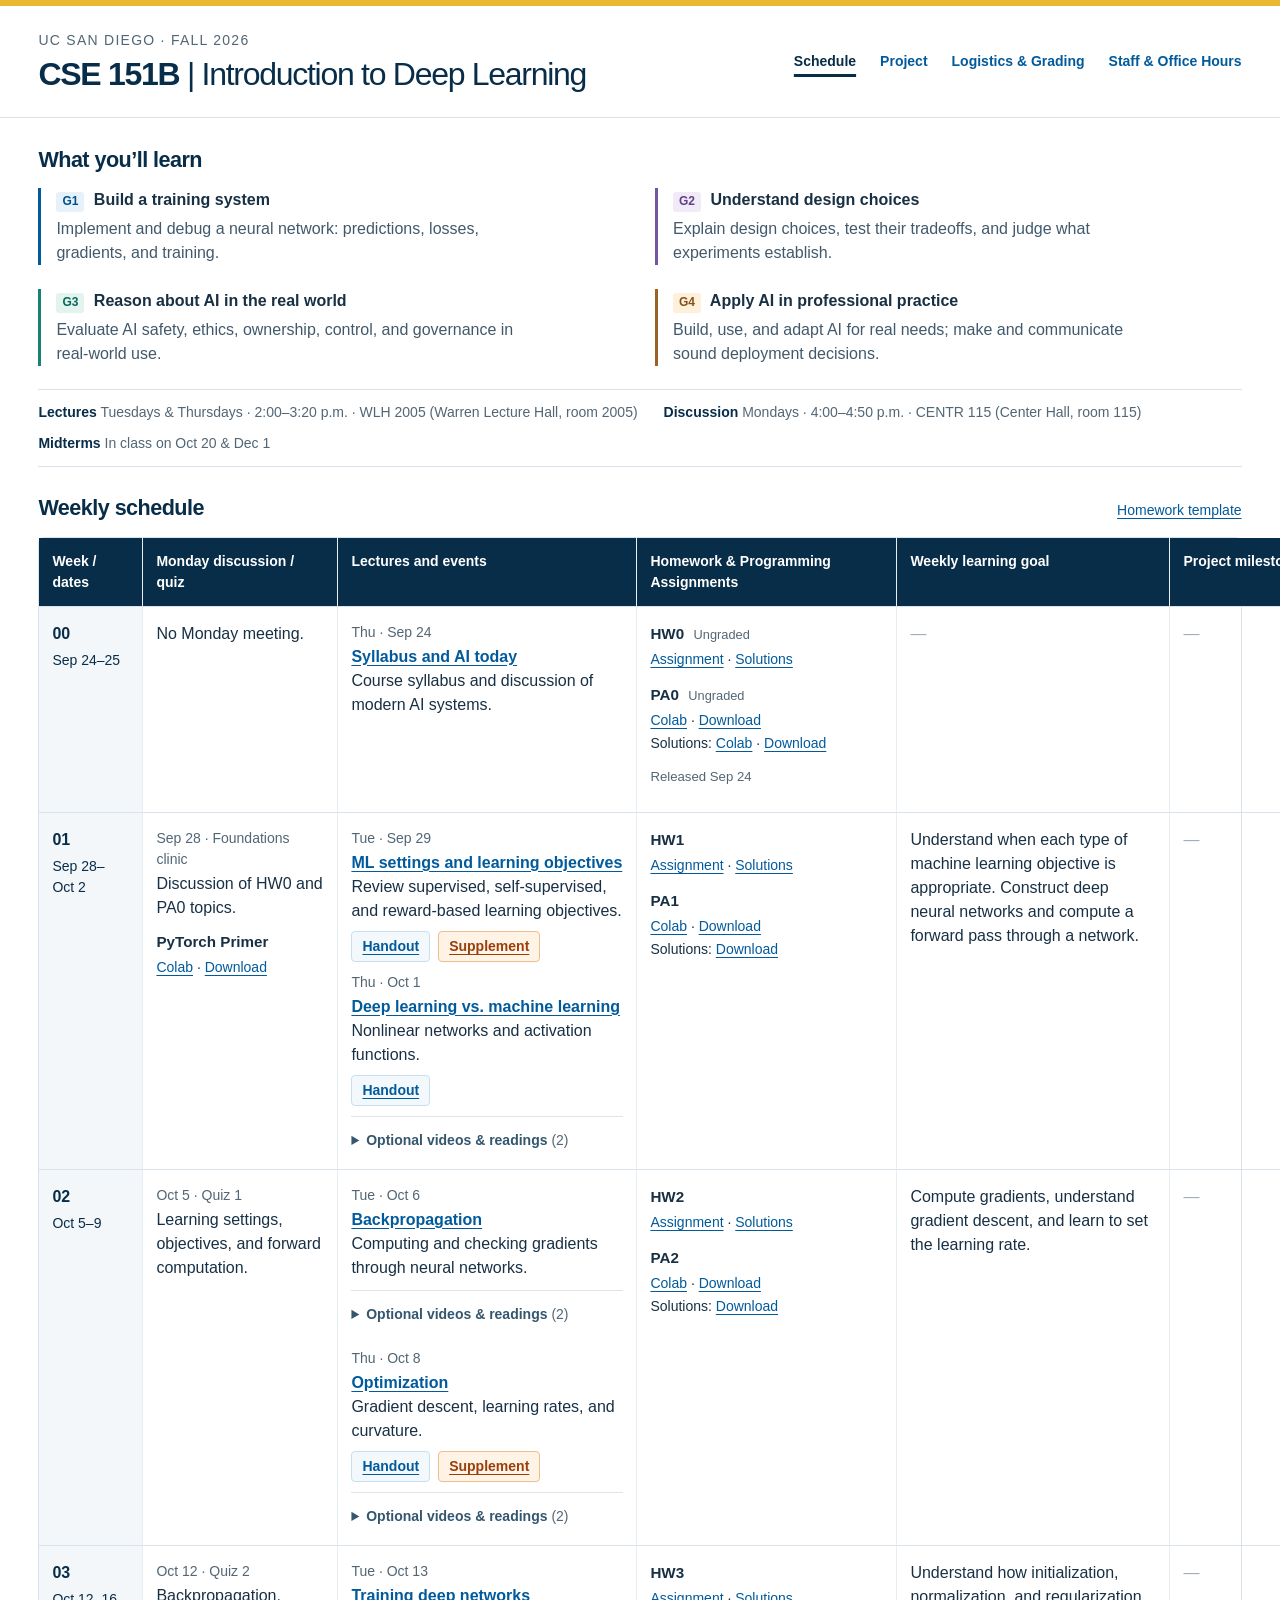
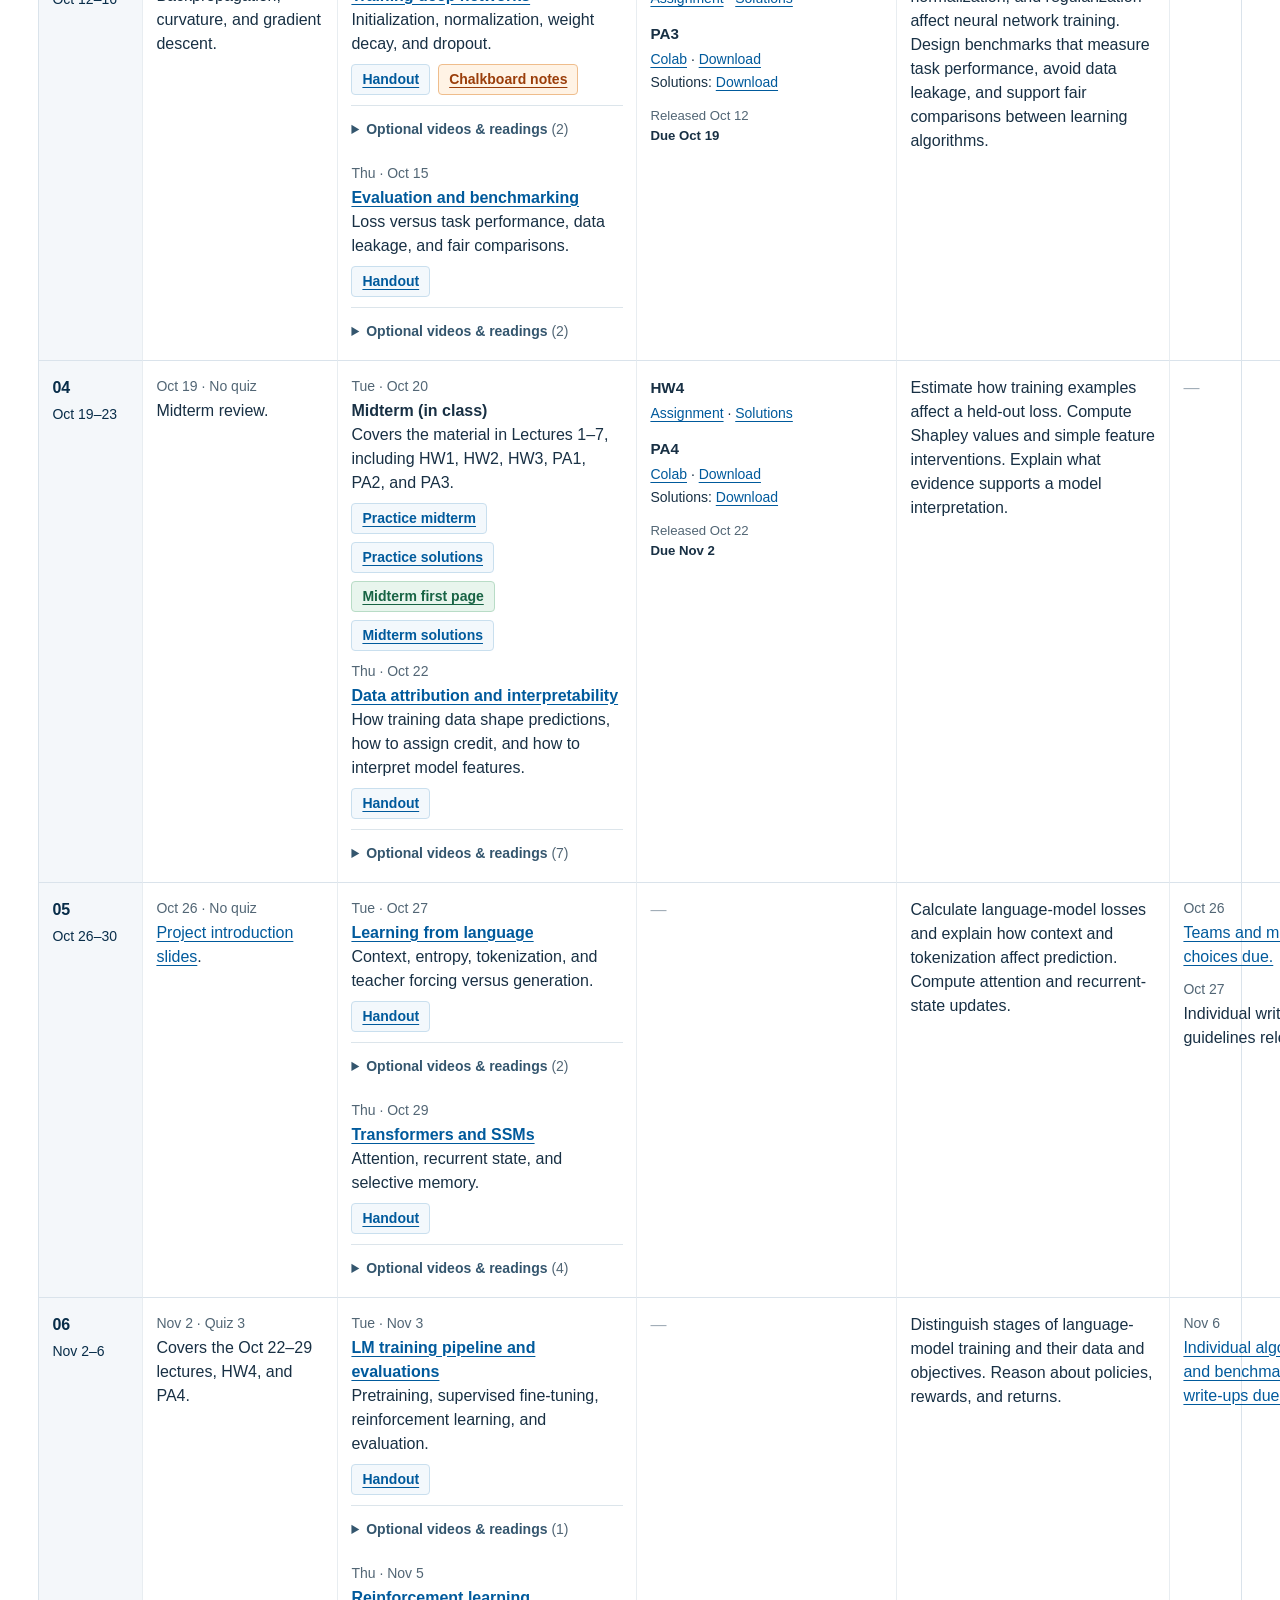
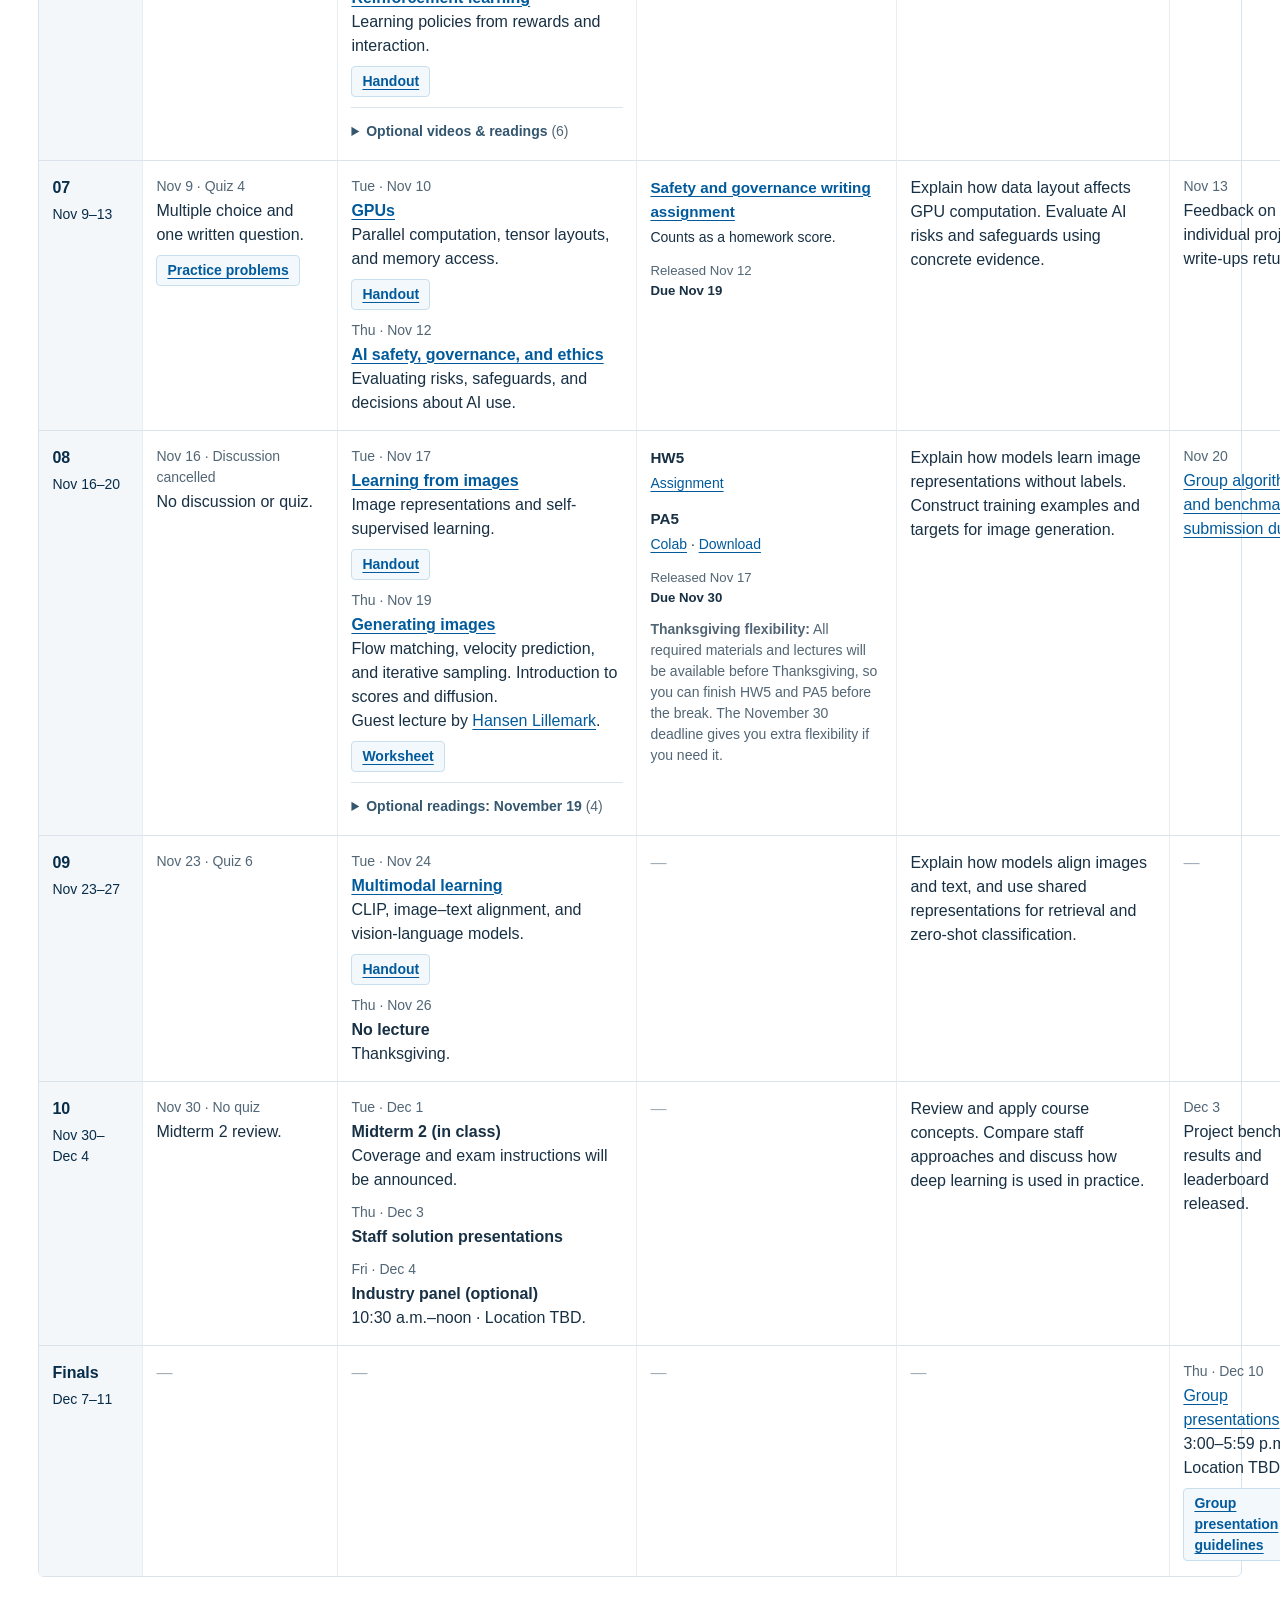
==== commit cb19a8f0: "Add group presentation guidelines links" ====
--- a/index.html
+++ b/index.html
@@ -446,7 +446,7 @@
                 <td data-label="Lectures and events"><span class="empty" aria-label="None scheduled">—</span></td>
                 <td class="assignment-cell" data-label="Homework &amp; Programming Assignments"><span class="empty" aria-label="None scheduled">—</span></td>
                 <td data-label="Weekly learning goal"><span class="empty" aria-label="None scheduled">—</span></td>
-                <td data-label="Project milestones"><p><span class="date">Thu · Dec 10</span><a href="project.html#dates">Group presentations</a>, 3:00–5:59 p.m. Location TBD.</p></td>
+                <td data-label="Project milestones"><p><span class="date">Thu · Dec 10</span><a href="project.html#dates">Group presentations</a>, 3:00–5:59 p.m. Location TBD.<span class="lecture-resources"><a href="https://drive.google.com/file/d/1NuOu7FgZjMffypEfFM5JmczQcIIWlNXs/view?usp=share_link">Group presentation guidelines</a></span></p></td>
               </tr>
             </tbody>
           </table>
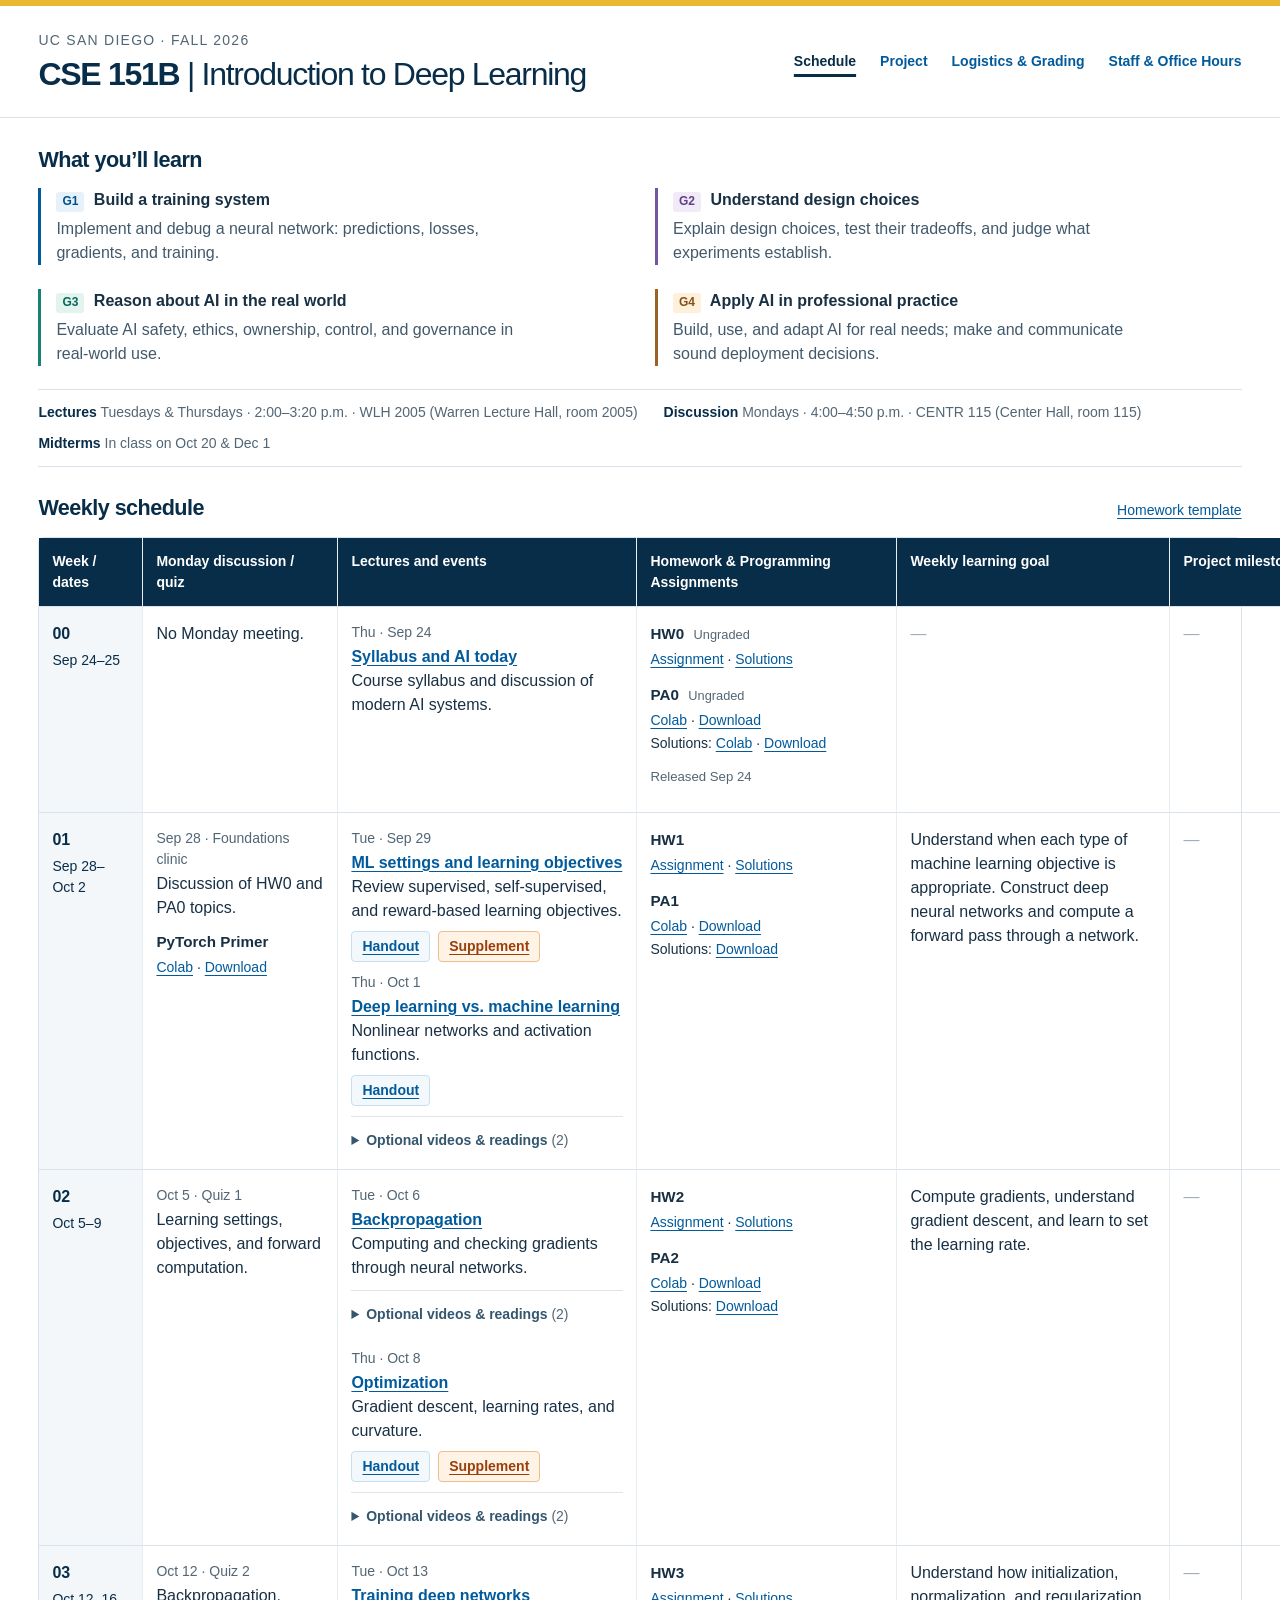
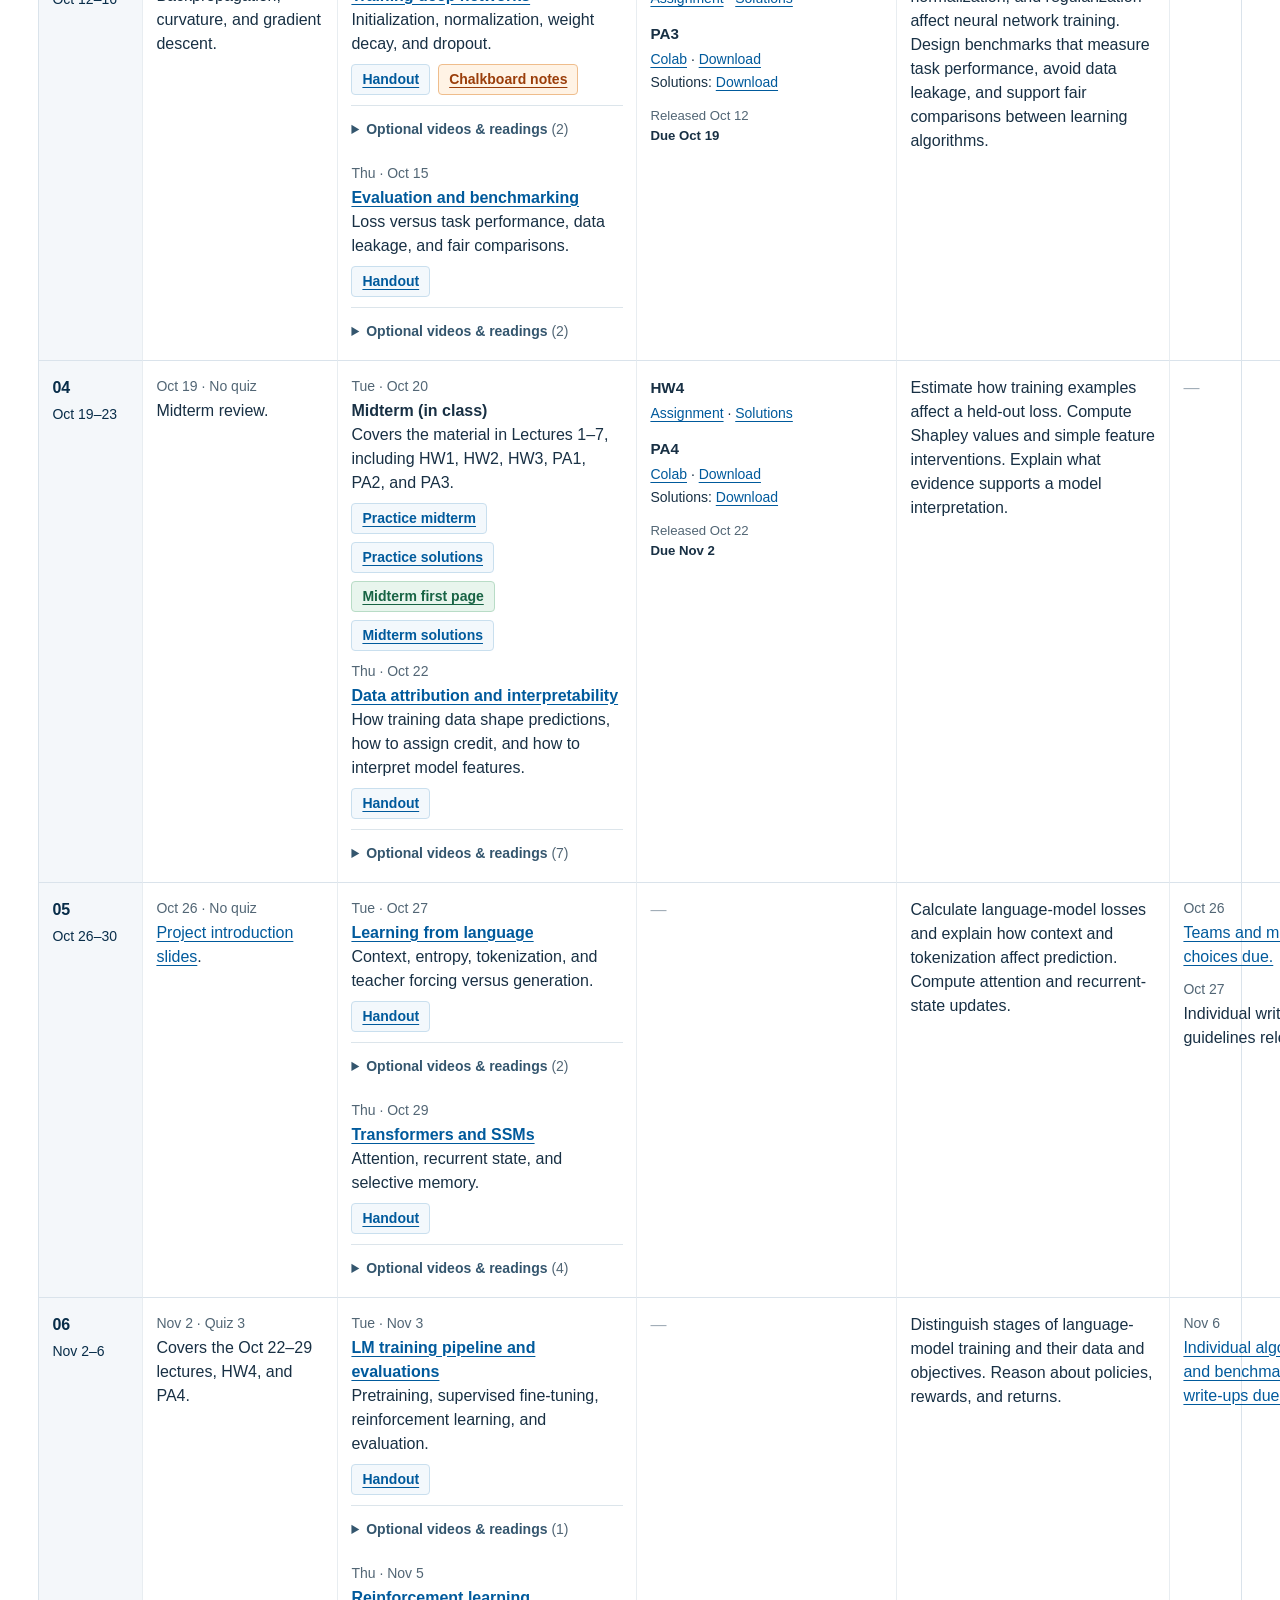
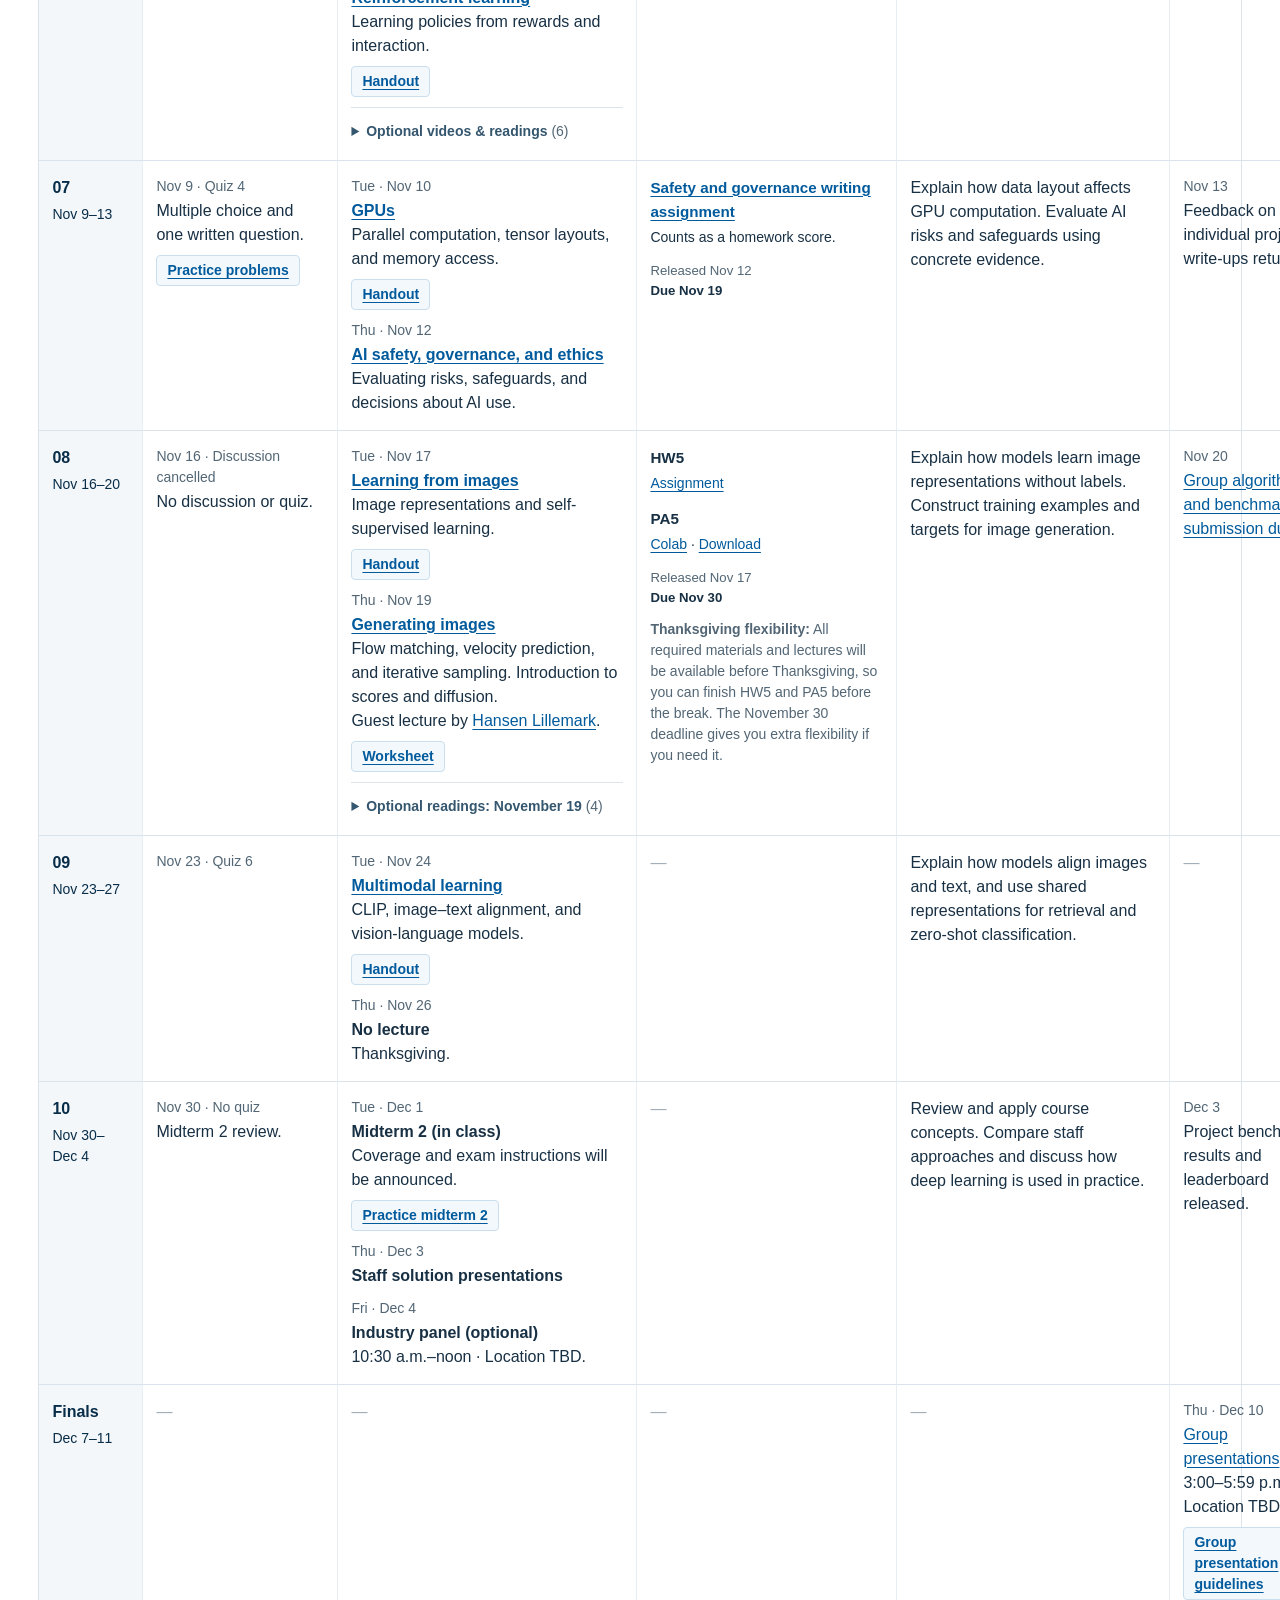
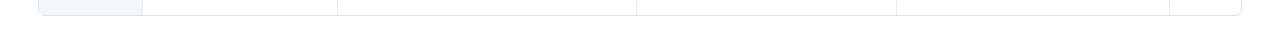
==== commit 379c2c07: "adding practice midterm2 questions" ====
--- a/index.html
+++ b/index.html
@@ -434,7 +434,7 @@
               <tr>
                 <th scope="row">10<span>Nov 30–Dec 4</span></th>
                 <td data-label="Monday discussion / quiz"><p><span class="date">Nov 30 · No quiz</span>Midterm 2 review.</p></td>
-                <td data-label="Lectures and events"><p><span class="date">Tue · Dec 1</span><b>Midterm 2 (in class)</b><br />Coverage and exam instructions will be announced.</p><p><span class="date">Thu · Dec 3</span><b>Staff solution presentations</b><br /></p><p><span class="date">Fri · Dec 4</span><b>Industry panel (optional)</b><br />10:30 a.m.–noon · Location TBD.</p></td>
+                <td data-label="Lectures and events"><p><span class="date">Tue · Dec 1</span><b>Midterm 2 (in class)</b><br />Coverage and exam instructions will be announced.<span class="lecture-resources"><a href="https://drive.google.com/file/d/1g-jIiBf0ij8rcXdquWiJD9Sz6KcU7i_7/view?usp=drive_link">Practice midterm 2</a></span></p><p><span class="date">Thu · Dec 3</span><b>Staff solution presentations</b><br /></p><p><span class="date">Fri · Dec 4</span><b>Industry panel (optional)</b><br />10:30 a.m.–noon · Location TBD.</p></td>
                 <td class="assignment-cell" data-label="Homework &amp; Programming Assignments"><span class="empty" aria-label="None scheduled">—</span></td>
                 <td data-label="Weekly learning goal"><p>Review and apply course concepts. Compare staff approaches and discuss how deep learning is used in practice.</p></td>
                 <td data-label="Project milestones"><p><span class="date">Dec 3</span>Project benchmark results and leaderboard released.</p></td>
